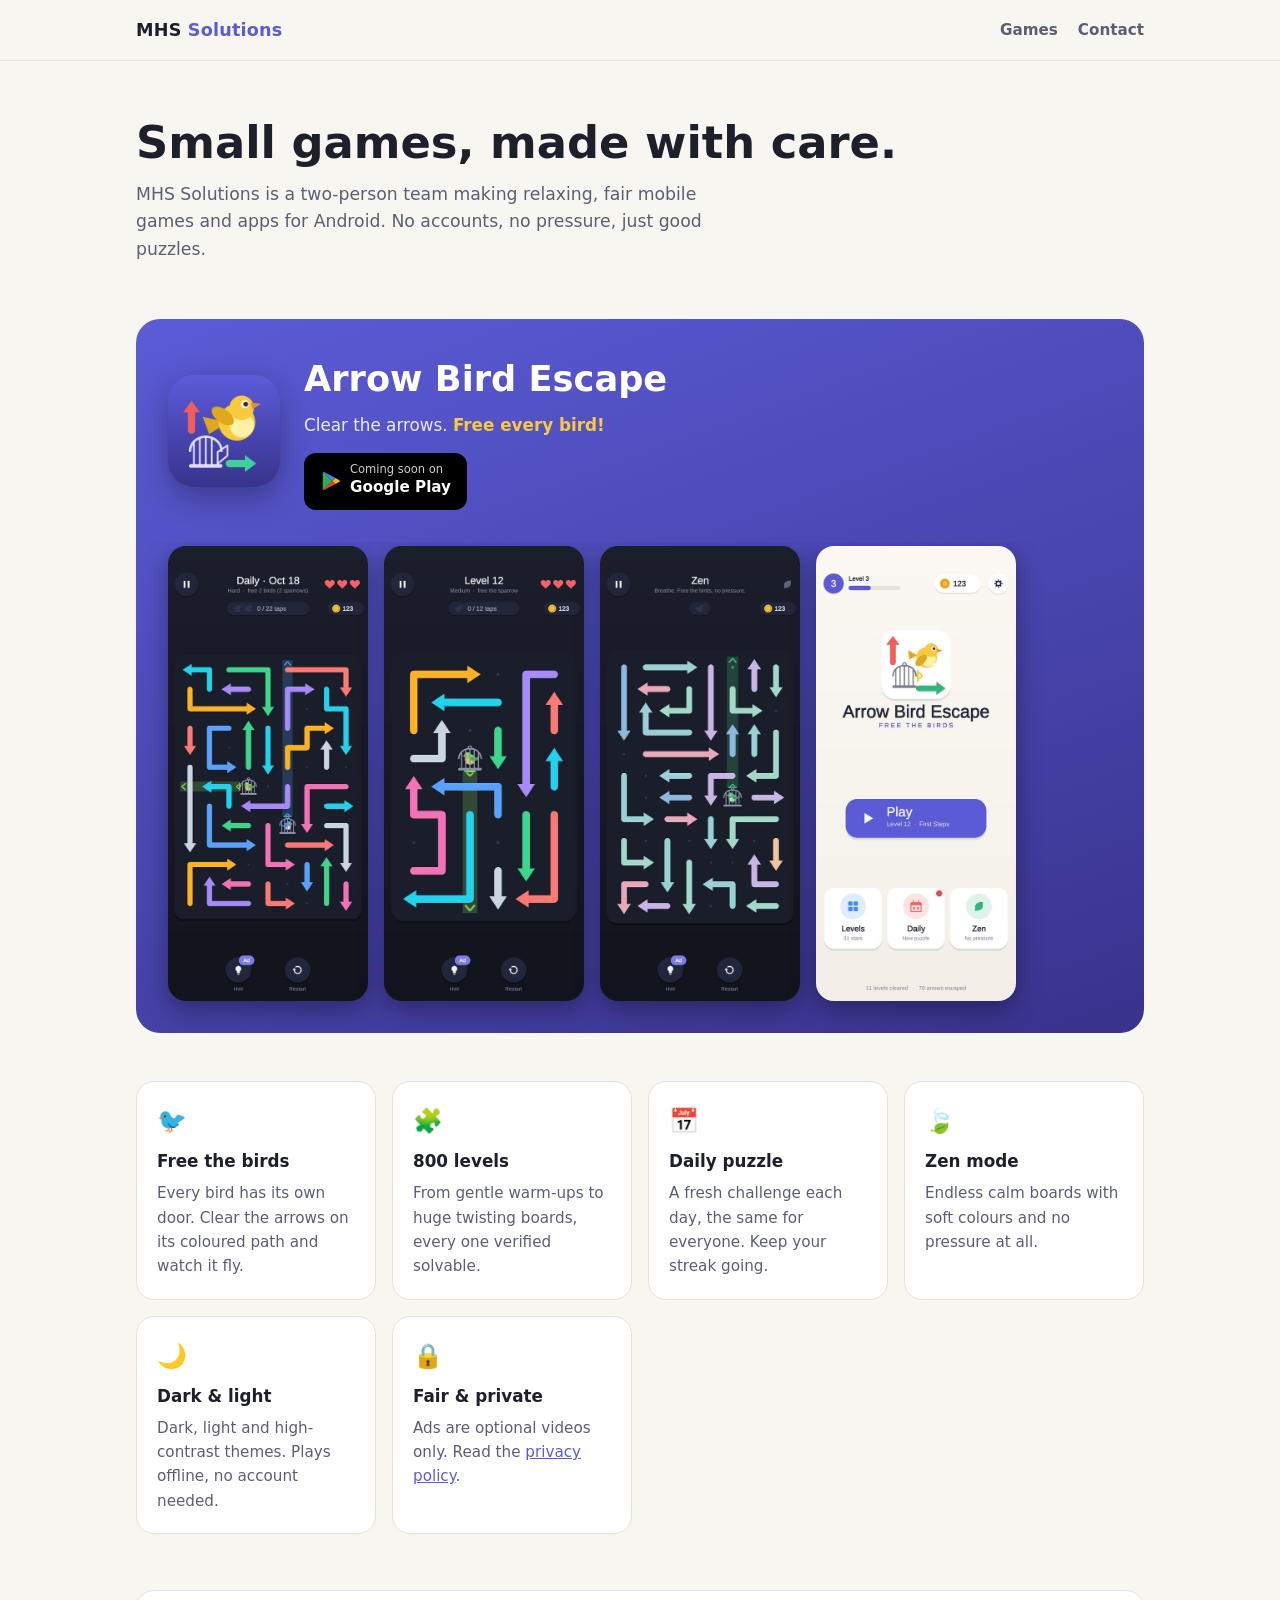
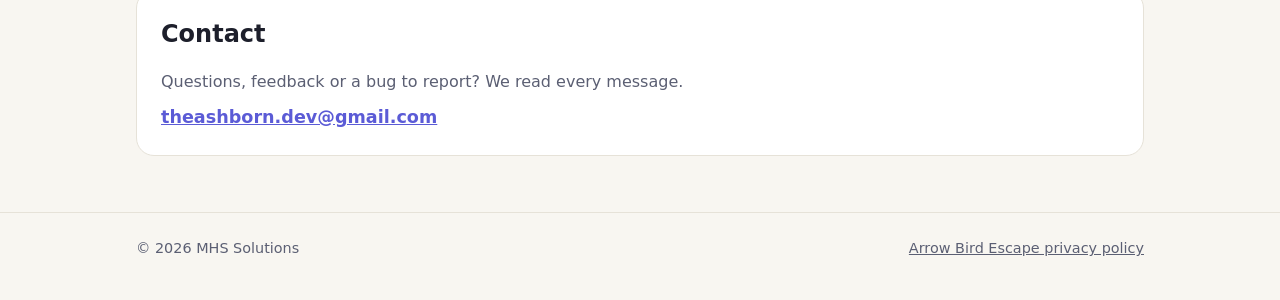
==== index.html @ 8d29a890 "Studio homepage: Arrow Bird Escape showcase, screenshots, features, contact Co-Authored-By: Claude O" ====
<!doctype html>
<html lang="en">
<head>
<meta charset="utf-8">
<meta name="viewport" content="width=device-width, initial-scale=1">
<title>MHS Solutions</title>
<meta name="description" content="MHS Solutions makes relaxing mobile games and apps. Our latest: Arrow Bird Escape, a logic puzzle where you clear the arrows and free every bird.">
<link rel="icon" href="arrow-bird-escape/img/icon.png">
<meta property="og:title" content="MHS Solutions – Arrow Bird Escape">
<meta property="og:description" content="Clear the arrows. Free every bird! A relaxing logic puzzle for Android.">
<meta property="og:image" content="https://theashborndev.github.io/arrow-bird-escape/img/banner.jpg">
<style>
  :root {
    --bg: #12141d; --bg-2: #1a1d29; --card: #212536; --text: #eceef6; --dim: #a3a7bb;
    --accent: #8f8ff0; --accent-strong: #6c6ce6; --yellow: #f7cb3d; --line: #2c3046;
    --hero: linear-gradient(160deg, #5b5bd6 0%, #39338d 100%);
  }
  @media (prefers-color-scheme: light) {
    :root { --bg: #f8f6f1; --bg-2: #ffffff; --card: #ffffff; --text: #1d1f2b; --dim: #5b5f73;
            --accent: #5b5bd6; --accent-strong: #4a4ac4; --line: #e6e2d8; }
  }
  * { box-sizing: border-box; }
  html { scroll-behavior: smooth; }
  body { margin: 0; background: var(--bg); color: var(--text);
         font: 16px/1.6 system-ui, -apple-system, "Segoe UI", Roboto, sans-serif; overflow-x: hidden; }
  a { color: var(--accent); }
  .wrap { max-width: 1040px; margin: 0 auto; padding: 0 16px; }

  header { position: sticky; top: 0; z-index: 10; background: color-mix(in srgb, var(--bg) 88%, transparent);
           backdrop-filter: blur(8px); border-bottom: 1px solid var(--line); }
  header .wrap { display: flex; align-items: center; justify-content: space-between; height: 60px; }
  .brand { font-weight: 800; font-size: 1.1rem; color: var(--text); text-decoration: none; letter-spacing: .2px; }
  .brand span { color: var(--accent); }
  nav a { color: var(--dim); text-decoration: none; margin-left: 20px; font-weight: 600; font-size: .95rem; }
  nav a:hover { color: var(--text); }

  .intro { padding: 56px 0 24px; }
  .intro h1 { font-size: clamp(1.9rem, 5vw, 2.8rem); line-height: 1.15; margin: 0 0 12px; }
  .intro p { color: var(--dim); max-width: 620px; margin: 0; font-size: 1.08rem; }

  .game { margin: 32px 0 48px; border-radius: 24px; overflow: hidden; background: var(--hero); color: #fff; }
  .game-top { display: grid; grid-template-columns: auto 1fr; gap: 24px; align-items: center; padding: 32px; }
  .game-top img { width: 112px; height: 112px; border-radius: 26px; box-shadow: 0 10px 30px rgba(0,0,0,.3); }
  .game h2 { margin: 0 0 4px; font-size: clamp(1.6rem, 4vw, 2.2rem); }
  .tagline { margin: 0 0 14px; color: #ecebff; font-size: 1.05rem; }
  .tagline b { color: var(--yellow); }
  .badge { display: inline-flex; align-items: center; gap: 8px; background: #000; color: #fff; padding: 10px 16px;
           border-radius: 12px; font-weight: 700; font-size: .95rem; text-decoration: none; }
  .badge small { display: block; font-weight: 500; font-size: .72rem; opacity: .8; line-height: 1.1; }
  .badge svg { width: 22px; height: 22px; flex: none; }

  .shots { display: flex; gap: 16px; overflow-x: auto; padding: 4px 32px 32px; scroll-snap-type: x mandatory; }
  .shots img { width: 200px; flex: none; border-radius: 18px; scroll-snap-align: start;
               box-shadow: 0 8px 24px rgba(0,0,0,.35); }

  .features { display: grid; grid-template-columns: repeat(auto-fit, minmax(220px, 1fr)); gap: 16px; margin: 0 0 56px; }
  .feature { background: var(--card); border: 1px solid var(--line); border-radius: 18px; padding: 20px; }
  .feature h3 { margin: 0 0 6px; font-size: 1.05rem; }
  .feature p { margin: 0; color: var(--dim); font-size: .95rem; }
  .feature .ic { font-size: 1.5rem; margin-bottom: 8px; }

  section h2.section { font-size: 1.5rem; margin: 0 0 16px; }
  .contact { background: var(--card); border: 1px solid var(--line); border-radius: 18px; padding: 24px; margin-bottom: 56px; }
  .contact p { margin: 0 0 8px; color: var(--dim); }
  .contact a.mail { font-size: 1.1rem; font-weight: 700; }

  footer { border-top: 1px solid var(--line); padding: 24px 0 40px; color: var(--dim); font-size: .9rem; }
  footer .wrap { display: flex; flex-wrap: wrap; gap: 8px 24px; justify-content: space-between; }
  footer a { color: var(--dim); }

  @media (max-width: 560px) {
    .game-top { grid-template-columns: 1fr; text-align: center; padding: 28px 20px; justify-items: center; }
    .game-top img { width: 96px; height: 96px; }
    .shots { padding: 4px 20px 28px; }
    .shots img { width: 160px; }
    nav a { margin-left: 14px; }
  }
</style>
</head>
<body>
<header>
  <div class="wrap">
    <a class="brand" href="#">MHS <span>Solutions</span></a>
    <nav><a href="#games">Games</a><a href="#contact">Contact</a></nav>
  </div>
</header>

<main class="wrap">
  <section class="intro">
    <h1>Small games, made with care.</h1>
    <p>MHS Solutions is a two-person team making relaxing, fair mobile games and apps for Android.
       No accounts, no pressure, just good puzzles.</p>
  </section>

  <section id="games">
    <div class="game">
      <div class="game-top">
        <img src="arrow-bird-escape/img/icon.png" alt="Arrow Bird Escape app icon">
        <div>
          <h2>Arrow Bird Escape</h2>
          <p class="tagline">Clear the arrows. <b>Free every bird!</b></p>
          <span class="badge" aria-label="Coming soon on Google Play">
            <svg viewBox="0 0 24 24" aria-hidden="true"><path fill="#34A853" d="M3.6 2.3 13.4 12l-9.8 9.7c-.4-.2-.6-.6-.6-1.1V3.4c0-.5.2-.9.6-1.1z"/><path fill="#FBBC04" d="m16.8 15.4-3.4-3.4 3.4-3.4 3.9 2.2c1.1.6 1.1 1.7 0 2.4l-3.9 2.2z"/><path fill="#EA4335" d="M16.8 15.4 13.4 12l-9.8 9.7c.4.2.9.2 1.4-.1l11.8-6.2z"/><path fill="#4285F4" d="M16.8 8.6 5 2.4c-.5-.3-1-.3-1.4-.1l9.8 9.7 3.4-3.4z"/></svg>
            <span><small>Coming soon on</small>Google Play</span>
          </span>
        </div>
      </div>
      <div class="shots">
        <img src="arrow-bird-escape/img/daily.jpg" alt="Daily puzzle with two caged birds" loading="lazy">
        <img src="arrow-bird-escape/img/level.jpg" alt="A level: clear the green path to free the sparrow" loading="lazy">
        <img src="arrow-bird-escape/img/zen.jpg" alt="Zen mode with soft colours" loading="lazy">
        <img src="arrow-bird-escape/img/menu-light.jpg" alt="Main menu in the light theme" loading="lazy">
      </div>
    </div>

    <div class="features">
      <div class="feature"><div class="ic">🐦</div><h3>Free the birds</h3>
        <p>Every bird has its own door. Clear the arrows on its coloured path and watch it fly.</p></div>
      <div class="feature"><div class="ic">🧩</div><h3>800 levels</h3>
        <p>From gentle warm-ups to huge twisting boards, every one verified solvable.</p></div>
      <div class="feature"><div class="ic">📅</div><h3>Daily puzzle</h3>
        <p>A fresh challenge each day, the same for everyone. Keep your streak going.</p></div>
      <div class="feature"><div class="ic">🍃</div><h3>Zen mode</h3>
        <p>Endless calm boards with soft colours and no pressure at all.</p></div>
      <div class="feature"><div class="ic">🌙</div><h3>Dark &amp; light</h3>
        <p>Dark, light and high-contrast themes. Plays offline, no account needed.</p></div>
      <div class="feature"><div class="ic">🔒</div><h3>Fair &amp; private</h3>
        <p>Ads are optional videos only. Read the <a href="arrow-bird-escape/privacy.html">privacy policy</a>.</p></div>
    </div>
  </section>

  <section id="contact" class="contact">
    <h2 class="section">Contact</h2>
    <p>Questions, feedback or a bug to report? We read every message.</p>
    <a class="mail" href="mailto:theashborn.dev@gmail.com">theashborn.dev@gmail.com</a>
  </section>
</main>

<footer>
  <div class="wrap">
    <span>© 2026 MHS Solutions</span>
    <span><a href="arrow-bird-escape/privacy.html">Arrow Bird Escape privacy policy</a></span>
  </div>
</footer>
</body>
</html>
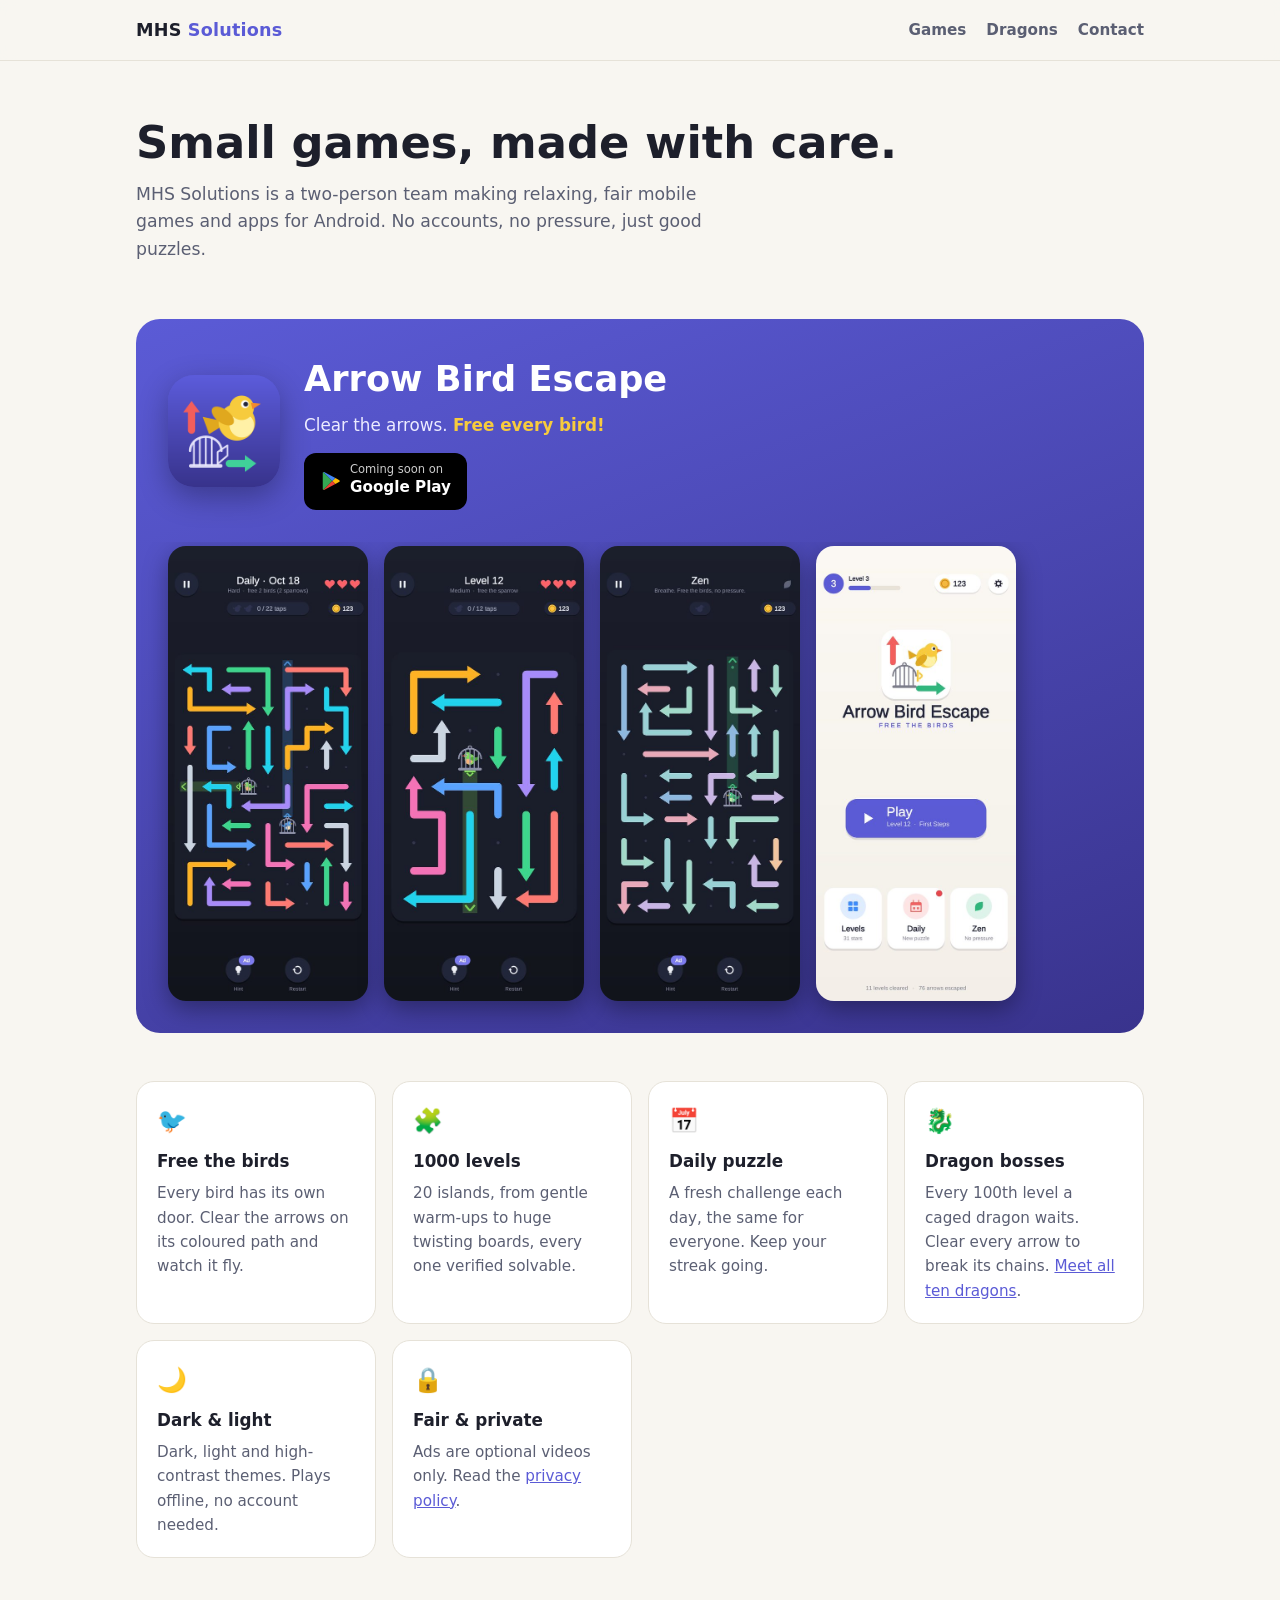
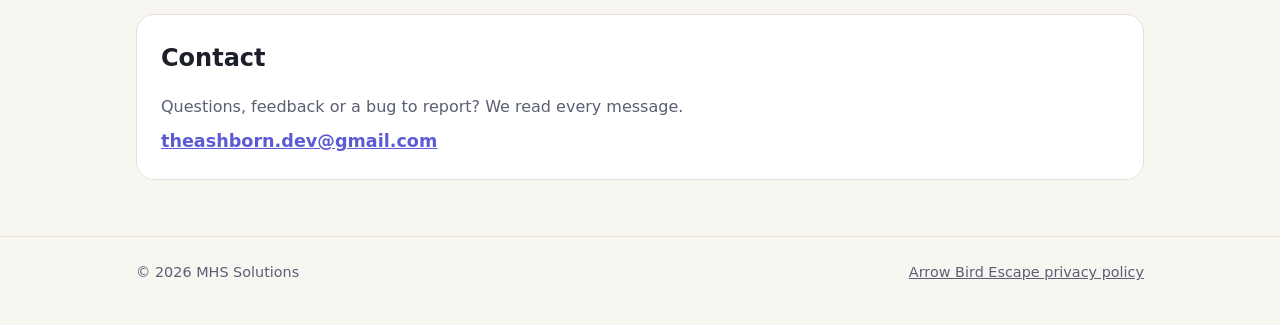
==== commit 1c82b456: "Add Arrow Bird Escape dragons page; update feature list (1000 levels, dragon bosses) Co-Authored-By:" ====
--- a/index.html
+++ b/index.html
@@ -81,7 +81,7 @@
 <header>
   <div class="wrap">
     <a class="brand" href="#">MHS <span>Solutions</span></a>
-    <nav><a href="#games">Games</a><a href="#contact">Contact</a></nav>
+    <nav><a href="#games">Games</a><a href="arrow-bird-escape/dragons.html">Dragons</a><a href="#contact">Contact</a></nav>
   </div>
 </header>
 
@@ -116,12 +116,12 @@
     <div class="features">
       <div class="feature"><div class="ic">🐦</div><h3>Free the birds</h3>
         <p>Every bird has its own door. Clear the arrows on its coloured path and watch it fly.</p></div>
-      <div class="feature"><div class="ic">🧩</div><h3>800 levels</h3>
-        <p>From gentle warm-ups to huge twisting boards, every one verified solvable.</p></div>
+      <div class="feature"><div class="ic">🧩</div><h3>1000 levels</h3>
+        <p>20 islands, from gentle warm-ups to huge twisting boards, every one verified solvable.</p></div>
       <div class="feature"><div class="ic">📅</div><h3>Daily puzzle</h3>
         <p>A fresh challenge each day, the same for everyone. Keep your streak going.</p></div>
-      <div class="feature"><div class="ic">🍃</div><h3>Zen mode</h3>
-        <p>Endless calm boards with soft colours and no pressure at all.</p></div>
+      <div class="feature"><div class="ic">🐉</div><h3>Dragon bosses</h3>
+        <p>Every 100th level a caged dragon waits. Clear every arrow to break its chains. <a href="arrow-bird-escape/dragons.html">Meet all ten dragons</a>.</p></div>
       <div class="feature"><div class="ic">🌙</div><h3>Dark &amp; light</h3>
         <p>Dark, light and high-contrast themes. Plays offline, no account needed.</p></div>
       <div class="feature"><div class="ic">🔒</div><h3>Fair &amp; private</h3>
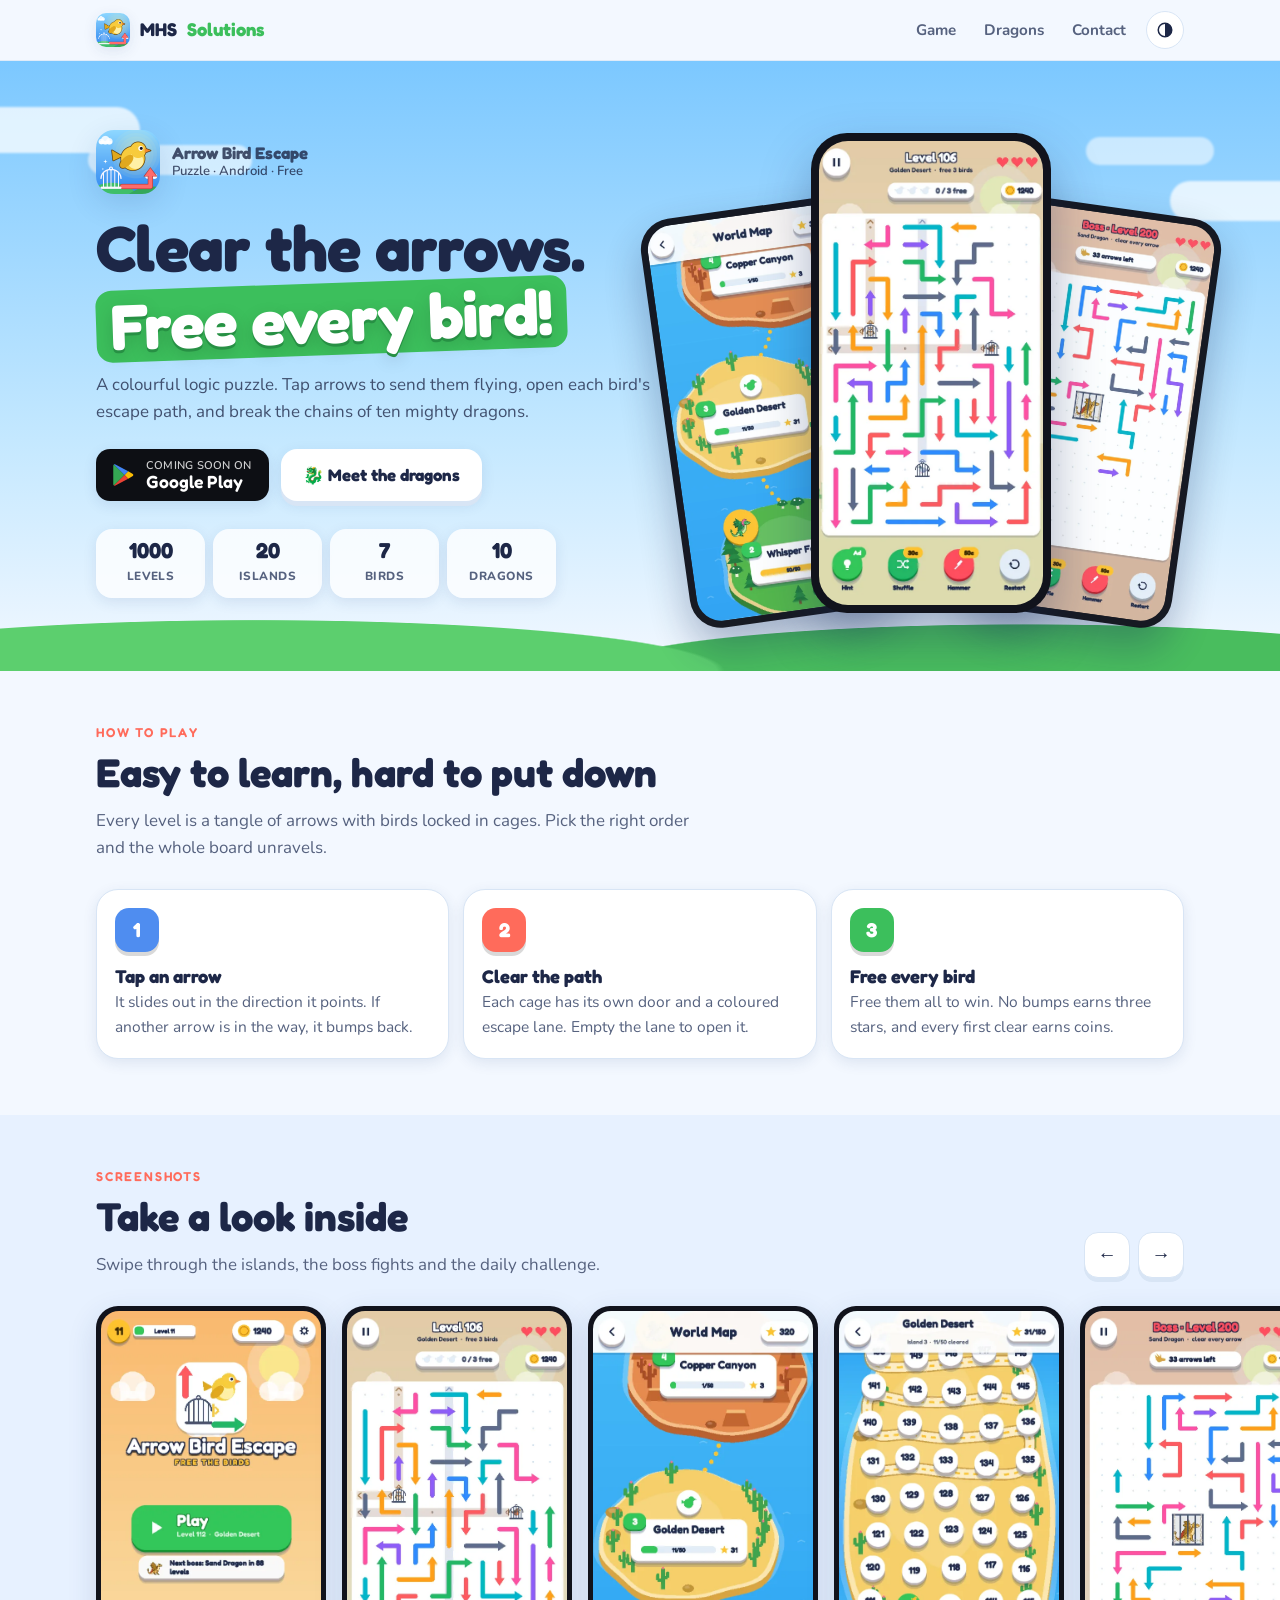
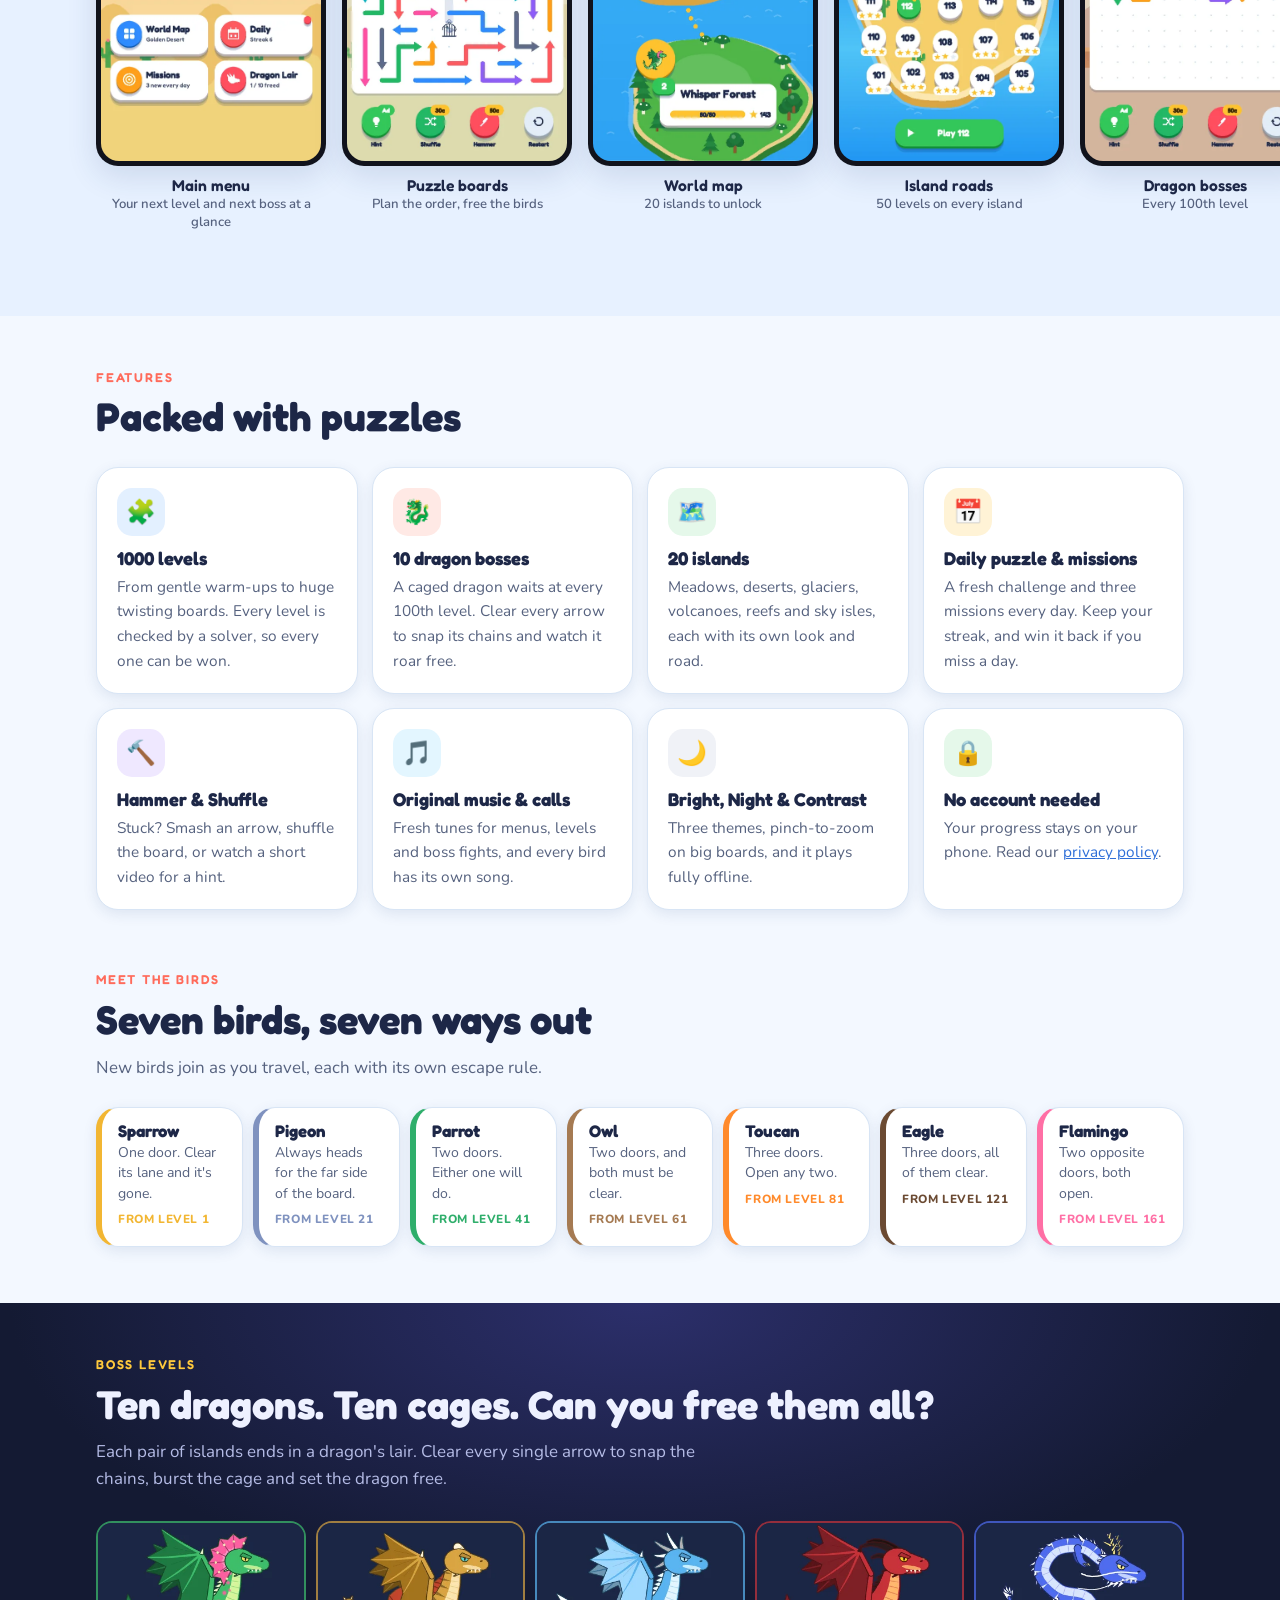
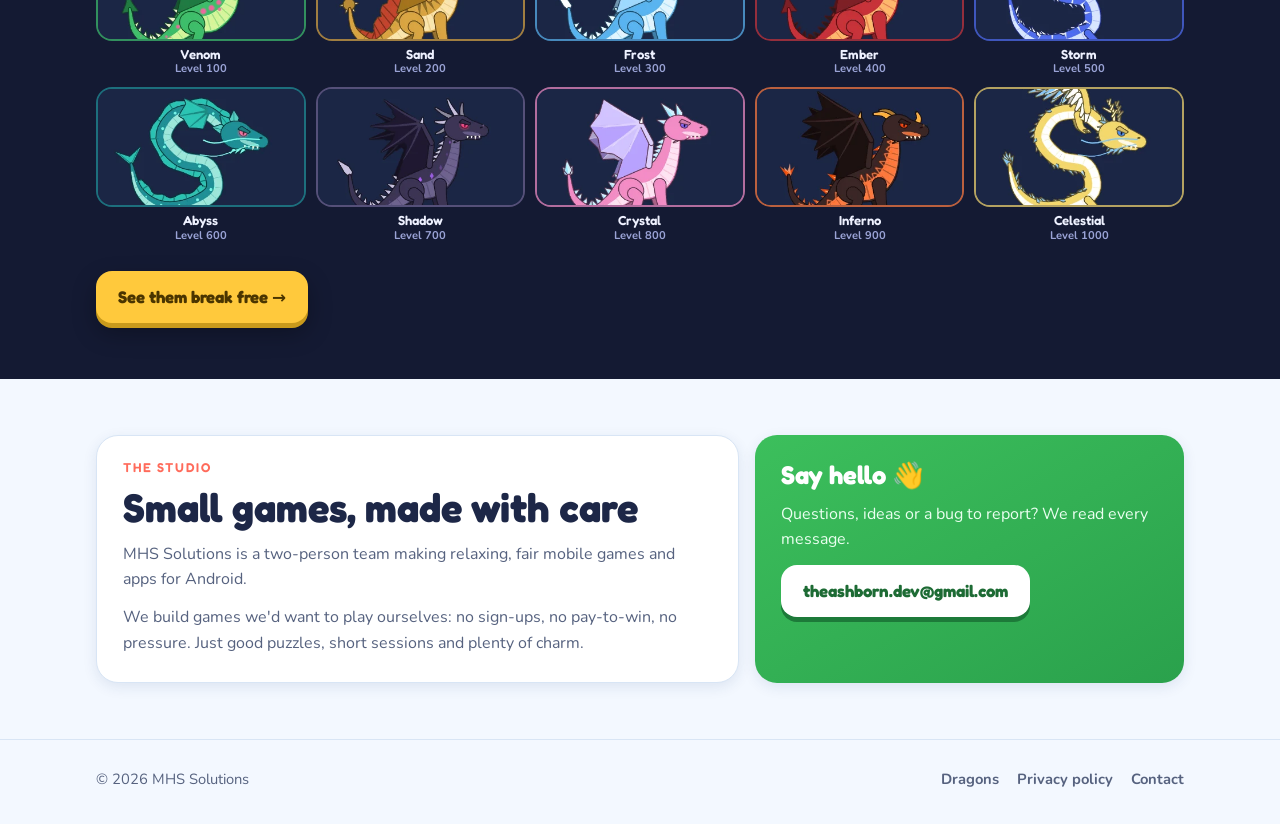
==== commit ed5c1119: "Redesign site: bright cartoon look, mobile-first, new screenshots - Shared site.css/site.js: game-st" ====
--- a/index.html
+++ b/index.html
@@ -2,145 +2,338 @@
 <html lang="en">
 <head>
 <meta charset="utf-8">
-<meta name="viewport" content="width=device-width, initial-scale=1">
-<title>MHS Solutions</title>
-<meta name="description" content="MHS Solutions makes relaxing mobile games and apps. Our latest: Arrow Bird Escape, a logic puzzle where you clear the arrows and free every bird.">
-<link rel="icon" href="arrow-bird-escape/img/icon.png">
-<meta property="og:title" content="MHS Solutions – Arrow Bird Escape">
-<meta property="og:description" content="Clear the arrows. Free every bird! A relaxing logic puzzle for Android.">
+<meta name="viewport" content="width=device-width, initial-scale=1, viewport-fit=cover">
+<title>Arrow Bird Escape · MHS Solutions</title>
+<meta name="description" content="Arrow Bird Escape: a colourful logic puzzle for Android. Clear the arrows, free every bird and break the chains of 10 dragons across 1000 levels. Made by MHS Solutions.">
+<meta name="theme-color" content="#7cc8ff" media="(prefers-color-scheme: light)">
+<meta name="theme-color" content="#131130" media="(prefers-color-scheme: dark)">
+<link rel="canonical" href="https://theashborndev.github.io/">
+<link rel="icon" type="image/png" href="favicon.png">
+<link rel="apple-touch-icon" href="apple-touch-icon.png">
+<meta property="og:type" content="website">
+<meta property="og:site_name" content="MHS Solutions">
+<meta property="og:title" content="Arrow Bird Escape · Clear the arrows, free every bird">
+<meta property="og:description" content="1000 levels, 20 islands, 7 kinds of birds and 10 dragon bosses. A relaxing logic puzzle for Android.">
 <meta property="og:image" content="https://theashborndev.github.io/arrow-bird-escape/img/banner.jpg">
+<meta property="og:url" content="https://theashborndev.github.io/">
+<meta name="twitter:card" content="summary_large_image">
+<script>try{var t=localStorage.getItem("mhs-theme");if(t)document.documentElement.setAttribute("data-theme",t)}catch(e){}</script>
+<link rel="preconnect" href="https://fonts.googleapis.com">
+<link rel="preconnect" href="https://fonts.gstatic.com" crossorigin>
+<link rel="stylesheet" href="https://fonts.googleapis.com/css2?family=Fredoka:wght@500;600;700&family=Nunito:wght@500;700;800&display=swap">
+<link rel="stylesheet" href="site.css">
 <style>
-  :root {
-    --bg: #12141d; --bg-2: #1a1d29; --card: #212536; --text: #eceef6; --dim: #a3a7bb;
-    --accent: #8f8ff0; --accent-strong: #6c6ce6; --yellow: #f7cb3d; --line: #2c3046;
-    --hero: linear-gradient(160deg, #5b5bd6 0%, #39338d 100%);
-  }
-  @media (prefers-color-scheme: light) {
-    :root { --bg: #f8f6f1; --bg-2: #ffffff; --card: #ffffff; --text: #1d1f2b; --dim: #5b5f73;
-            --accent: #5b5bd6; --accent-strong: #4a4ac4; --line: #e6e2d8; }
-  }
-  * { box-sizing: border-box; }
-  html { scroll-behavior: smooth; }
-  body { margin: 0; background: var(--bg); color: var(--text);
-         font: 16px/1.6 system-ui, -apple-system, "Segoe UI", Roboto, sans-serif; overflow-x: hidden; }
-  a { color: var(--accent); }
-  .wrap { max-width: 1040px; margin: 0 auto; padding: 0 16px; }
-
-  header { position: sticky; top: 0; z-index: 10; background: color-mix(in srgb, var(--bg) 88%, transparent);
-           backdrop-filter: blur(8px); border-bottom: 1px solid var(--line); }
-  header .wrap { display: flex; align-items: center; justify-content: space-between; height: 60px; }
-  .brand { font-weight: 800; font-size: 1.1rem; color: var(--text); text-decoration: none; letter-spacing: .2px; }
-  .brand span { color: var(--accent); }
-  nav a { color: var(--dim); text-decoration: none; margin-left: 20px; font-weight: 600; font-size: .95rem; }
-  nav a:hover { color: var(--text); }
-
-  .intro { padding: 56px 0 24px; }
-  .intro h1 { font-size: clamp(1.9rem, 5vw, 2.8rem); line-height: 1.15; margin: 0 0 12px; }
-  .intro p { color: var(--dim); max-width: 620px; margin: 0; font-size: 1.08rem; }
-
-  .game { margin: 32px 0 48px; border-radius: 24px; overflow: hidden; background: var(--hero); color: #fff; }
-  .game-top { display: grid; grid-template-columns: auto 1fr; gap: 24px; align-items: center; padding: 32px; }
-  .game-top img { width: 112px; height: 112px; border-radius: 26px; box-shadow: 0 10px 30px rgba(0,0,0,.3); }
-  .game h2 { margin: 0 0 4px; font-size: clamp(1.6rem, 4vw, 2.2rem); }
-  .tagline { margin: 0 0 14px; color: #ecebff; font-size: 1.05rem; }
-  .tagline b { color: var(--yellow); }
-  .badge { display: inline-flex; align-items: center; gap: 8px; background: #000; color: #fff; padding: 10px 16px;
-           border-radius: 12px; font-weight: 700; font-size: .95rem; text-decoration: none; }
-  .badge small { display: block; font-weight: 500; font-size: .72rem; opacity: .8; line-height: 1.1; }
-  .badge svg { width: 22px; height: 22px; flex: none; }
-
-  .shots { display: flex; gap: 16px; overflow-x: auto; padding: 4px 32px 32px; scroll-snap-type: x mandatory; }
-  .shots img { width: 200px; flex: none; border-radius: 18px; scroll-snap-align: start;
-               box-shadow: 0 8px 24px rgba(0,0,0,.35); }
-
-  .features { display: grid; grid-template-columns: repeat(auto-fit, minmax(220px, 1fr)); gap: 16px; margin: 0 0 56px; }
-  .feature { background: var(--card); border: 1px solid var(--line); border-radius: 18px; padding: 20px; }
-  .feature h3 { margin: 0 0 6px; font-size: 1.05rem; }
-  .feature p { margin: 0; color: var(--dim); font-size: .95rem; }
-  .feature .ic { font-size: 1.5rem; margin-bottom: 8px; }
-
-  section h2.section { font-size: 1.5rem; margin: 0 0 16px; }
-  .contact { background: var(--card); border: 1px solid var(--line); border-radius: 18px; padding: 24px; margin-bottom: 56px; }
-  .contact p { margin: 0 0 8px; color: var(--dim); }
-  .contact a.mail { font-size: 1.1rem; font-weight: 700; }
-
-  footer { border-top: 1px solid var(--line); padding: 24px 0 40px; color: var(--dim); font-size: .9rem; }
-  footer .wrap { display: flex; flex-wrap: wrap; gap: 8px 24px; justify-content: space-between; }
-  footer a { color: var(--dim); }
-
-  @media (max-width: 560px) {
-    .game-top { grid-template-columns: 1fr; text-align: center; padding: 28px 20px; justify-items: center; }
-    .game-top img { width: 96px; height: 96px; }
-    .shots { padding: 4px 20px 28px; }
-    .shots img { width: 160px; }
-    nav a { margin-left: 14px; }
-  }
+  /* Hero: sky with clouds and hills, phone mockups */
+  .hero {
+    position: relative; overflow: hidden; padding: 36px 0 0;
+    background: linear-gradient(180deg, var(--sky-1) 0%, var(--sky-2) 62%, var(--bg) 100%);
+  }
+  .hero::before, .hero::after {
+    content: ""; position: absolute; border-radius: 999px; background: rgba(255,255,255,.75); filter: blur(1px);
+  }
+  .hero::before { width: 180px; height: 46px; top: 46px; left: -40px; box-shadow: 120px 30px 0 -8px rgba(255,255,255,.6); }
+  .hero::after { width: 140px; height: 40px; top: 120px; right: -30px; box-shadow: -90px -50px 0 -6px rgba(255,255,255,.55); }
+  :root[data-theme="dark"] .hero::before, :root[data-theme="dark"] .hero::after { opacity: .08; }
+  @media (prefers-color-scheme: dark) { :root:not([data-theme="light"]) .hero::before, :root:not([data-theme="light"]) .hero::after { opacity: .08; } }
+  .hero-grid { position: relative; z-index: 1; display: grid; gap: 28px; align-items: center; }
+  .hero-copy { text-align: center; }
+  .app-id { display: inline-flex; align-items: center; gap: 12px; margin-bottom: 18px; }
+  .app-id img { width: 64px; height: 64px; border-radius: 18px; box-shadow: var(--shadow); }
+  .app-id span { text-align: left; font: 600 .82rem/1.3 var(--body); color: var(--ink); opacity: .8; }
+  .app-id b { display: block; font: 700 1.05rem/1.2 var(--display); opacity: 1; }
+  .hero h1 { font-size: clamp(2.3rem, 9vw, 4rem); letter-spacing: -.01em; color: var(--ink); }
+  .hero h1 em { font-style: normal; color: #fff; -webkit-text-stroke: 0; text-shadow: 0 3px 0 var(--green-lip), 0 6px 18px rgba(0,0,0,.15);
+                background: var(--green); padding: 0 .22em; border-radius: .25em; display: inline-block; transform: rotate(-2deg); }
+  .hero .lead { margin: 16px auto 0; color: color-mix(in srgb, var(--ink) 78%, transparent); }
+  .cta { display: flex; flex-wrap: wrap; justify-content: center; gap: 12px; margin-top: 24px; }
+  .stats { display: grid; grid-template-columns: repeat(4, 1fr); gap: 8px; margin: 28px auto 0; max-width: 460px; }
+  .stat { background: color-mix(in srgb, var(--card) 80%, transparent); border-radius: 16px; padding: 10px 4px; text-align: center; box-shadow: var(--shadow-sm); }
+  .stat b { display: block; font: 700 1.35rem/1.1 var(--display); color: var(--ink); font-variant-numeric: tabular-nums; }
+  .stat span { font-size: .74rem; font-weight: 800; color: var(--dim); text-transform: uppercase; letter-spacing: .04em; }
+
+  .phones { position: relative; height: 420px; margin: 8px auto -40px; width: 100%; max-width: 420px; }
+  .phone {
+    position: absolute; width: 196px; aspect-ratio: 1 / 2; border-radius: 30px; padding: 7px; background: #11131c;
+    box-shadow: 0 24px 50px rgba(20, 40, 90, .35);
+  }
+  .phone img { width: 100%; height: 100%; object-fit: cover; border-radius: 24px; }
+  .phone.front { left: 50%; top: 0; transform: translateX(-50%); z-index: 2; }
+  .phone.back-l { left: 50%; top: 40px; transform: translateX(-118%) rotate(-8deg) scale(.86); opacity: .97; }
+  .phone.back-r { left: 50%; top: 40px; transform: translateX(18%) rotate(8deg) scale(.86); opacity: .97; }
+  .hills { position: relative; height: 70px; margin-top: -2px;
+    background: radial-gradient(60% 120% at 20% 100%, #5ccf6e 60%, transparent 61%),
+                radial-gradient(55% 110% at 80% 100%, #49bd5e 60%, transparent 61%); }
+  :root[data-theme="dark"] .hills { filter: brightness(.45) saturate(.8); }
+  @media (prefers-color-scheme: dark) { :root:not([data-theme="light"]) .hills { filter: brightness(.45) saturate(.8); } }
+
+  @media (min-width: 900px) {
+    .hero { padding-top: 64px; }
+    .hero-grid { grid-template-columns: 1.05fr .95fr; gap: 24px; }
+    .hero-copy { text-align: left; }
+    .hero .lead { margin-left: 0; }
+    .cta { justify-content: flex-start; }
+    .stats { margin-left: 0; }
+    .phones { height: 520px; max-width: 520px; margin-bottom: -50px; }
+    .phone { width: 240px; border-radius: 36px; padding: 8px; }
+    .phone img { border-radius: 29px; }
+  }
+  @media (max-width: 380px) {
+    .phones { height: 360px; }
+    .phone { width: 164px; }
+  }
+
+  /* How to play */
+  .steps { display: grid; gap: 14px; margin-top: 28px; }
+  .step { display: grid; grid-template-columns: auto 1fr; gap: 14px; align-items: start; padding: 18px; }
+  .step .n { width: 44px; height: 44px; border-radius: 14px; display: grid; place-items: center; color: #fff; font: 700 1.25rem var(--display); box-shadow: 0 4px 0 rgba(0,0,0,.15); }
+  .step h3 { font-size: 1.15rem; margin-bottom: 4px; }
+  .step p { color: var(--dim); font-size: .97rem; }
+  @media (min-width: 760px) { .steps { grid-template-columns: repeat(3, 1fr); } .step { grid-template-columns: 1fr; } }
+
+  /* Screenshots */
+  .shots-sec { background: var(--bg-2); }
+  .shots-head { display: flex; align-items: end; justify-content: space-between; gap: 16px; flex-wrap: wrap; }
+  .arrows { display: none; gap: 8px; }
+  .arrows button { width: 46px; height: 46px; border-radius: 14px; border: 1px solid var(--line); background: var(--card); color: var(--ink); cursor: pointer; box-shadow: 0 4px 0 var(--line); font-size: 1.2rem; }
+  .arrows button:active { transform: translateY(2px); box-shadow: 0 2px 0 var(--line); }
+  @media (hover: hover) and (min-width: 760px) { .arrows { display: flex; } }
+  .rail {
+    display: flex; gap: 16px; overflow-x: auto; scroll-snap-type: x mandatory; overscroll-behavior-x: contain;
+    padding: 24px var(--gutter) 28px; margin-top: 4px; scrollbar-width: none;
+    scroll-padding-left: var(--gutter);
+  }
+  .rail::-webkit-scrollbar { display: none; }
+  @media (min-width: 1152px) { .rail { padding-left: calc((100vw - 1120px) / 2 + 16px); scroll-padding-left: calc((100vw - 1120px) / 2 + 16px); } }
+  .shot { flex: none; width: 62vw; max-width: 230px; scroll-snap-align: start; margin: 0; }
+  .shot .frame { aspect-ratio: 1 / 2; border-radius: 22px; overflow: hidden; background: #11131c; padding: 5px; box-shadow: var(--shadow); }
+  .shot img { width: 100%; height: 100%; object-fit: cover; border-radius: 18px; }
+  .shot figcaption { margin-top: 10px; font: 600 .98rem/1.3 var(--display); text-align: center; }
+  .shot figcaption span { display: block; font: 600 .82rem/1.35 var(--body); color: var(--dim); }
+
+  /* Features */
+  .features { display: grid; grid-template-columns: repeat(auto-fit, minmax(240px, 1fr)); gap: 14px; margin-top: 28px; }
+  .feature { padding: 20px; }
+  .feature .ic { width: 48px; height: 48px; border-radius: 15px; display: grid; place-items: center; font-size: 1.5rem; margin-bottom: 12px; }
+  .feature h3 { font-size: 1.15rem; margin-bottom: 6px; }
+  .feature p { color: var(--dim); font-size: .96rem; }
+  @media (max-width: 600px) {
+    .features { grid-template-columns: 1fr 1fr; gap: 10px; }
+    .feature { padding: 14px; }
+    .feature .ic { width: 40px; height: 40px; font-size: 1.25rem; border-radius: 12px; margin-bottom: 8px; }
+    .feature h3 { font-size: 1rem; }
+    .feature p { font-size: .86rem; line-height: 1.45; }
+  }
+
+  /* Birds */
+  .birds { display: grid; grid-template-columns: repeat(auto-fit, minmax(140px, 1fr)); gap: 10px; margin-top: 26px; }
+  .bird { padding: 14px 16px; border-left: 6px solid var(--c); }
+  .bird h3 { font-size: 1.05rem; }
+  .bird p { color: var(--dim); font-size: .88rem; line-height: 1.45; margin-top: 2px; }
+  .bird small { display: inline-block; margin-top: 6px; font-weight: 800; font-size: .74rem; color: var(--c); text-transform: uppercase; letter-spacing: .05em; }
+
+  /* Dragons band */
+  .dragons { background: radial-gradient(900px 420px at 50% 0%, #2c2f6b, #141a33 70%); color: #eef1ff; }
+  .dragons .eyebrow { color: var(--gold); }
+  .dragons .lead { color: #b5bce6; }
+  .roster { display: grid; grid-template-columns: repeat(5, 1fr); gap: 10px; margin: 28px 0; }
+  .roster a { display: block; text-decoration: none; color: #eef1ff; text-align: center; }
+  .roster img { width: 100%; aspect-ratio: 1; object-fit: cover; border-radius: 16px; background: #1b2445; border: 2px solid color-mix(in srgb, var(--c) 70%, transparent); transition: transform .15s ease; }
+  .roster a:hover img { transform: translateY(-3px) rotate(-2deg); }
+  .roster span { display: block; margin-top: 6px; font: 600 .82rem/1.2 var(--display); }
+  .roster small { display: block; color: #9aa3d6; font: 700 .7rem/1.3 var(--body); }
+  @media (max-width: 420px) { .roster { grid-template-columns: repeat(5, 1fr); gap: 6px; } .roster span { font-size: .7rem; } .roster small { display: none; } }
+  .btn-gold { background: var(--gold); color: var(--gold-ink); box-shadow: 0 5px 0 #c99a1c, 0 10px 24px rgba(0,0,0,.3); }
+  .btn-gold:active { box-shadow: 0 2px 0 #c99a1c; }
+
+  /* Studio + contact */
+  .studio { display: grid; gap: 16px; }
+  @media (min-width: 860px) { .studio { grid-template-columns: 1.2fr .8fr; } }
+  .about, .contact { padding: 26px; }
+  .about p + p { margin-top: 12px; }
+  .about p { color: var(--dim); }
+  .contact { background: linear-gradient(150deg, var(--green), #2aa14c); color: #fff; border: 0; display: grid; gap: 12px; align-content: start; }
+  .contact h2 { font-size: 1.6rem; }
+  .contact p { color: #eafff0; }
+  .contact .btn { justify-self: start; background: #fff; color: #1d6b34; box-shadow: 0 5px 0 #1d7a39; max-width: 100%; overflow-wrap: anywhere; }
 </style>
 </head>
 <body>
-<header>
+<a class="skip" href="#main">Skip to content</a>
+<header class="top">
   <div class="wrap">
-    <a class="brand" href="#">MHS <span>Solutions</span></a>
-    <nav><a href="#games">Games</a><a href="arrow-bird-escape/dragons.html">Dragons</a><a href="#contact">Contact</a></nav>
+    <a class="brand" href="./" aria-label="MHS Solutions home"><img src="arrow-bird-escape/img/icon.png" alt="" width="34" height="34">MHS <span class="full">Solutions</span></a>
+    <nav class="nav" aria-label="Main">
+      <a href="#game">Game</a>
+      <a href="arrow-bird-escape/dragons.html">Dragons</a>
+      <a href="#contact">Contact</a>
+      <button class="theme-btn" type="button" data-theme-toggle aria-label="Switch light or dark theme">
+        <svg viewBox="0 0 24 24" aria-hidden="true"><circle cx="12" cy="12" r="9" fill="none" stroke="currentColor" stroke-width="2"/><path d="M12 3a9 9 0 0 1 0 18z" fill="currentColor"/></svg>
+      </button>
+    </nav>
   </div>
 </header>
 
-<main class="wrap">
-  <section class="intro">
-    <h1>Small games, made with care.</h1>
-    <p>MHS Solutions is a two-person team making relaxing, fair mobile games and apps for Android.
-       No accounts, no pressure, just good puzzles.</p>
-  </section>
-
-  <section id="games">
-    <div class="game">
-      <div class="game-top">
-        <img src="arrow-bird-escape/img/icon.png" alt="Arrow Bird Escape app icon">
-        <div>
-          <h2>Arrow Bird Escape</h2>
-          <p class="tagline">Clear the arrows. <b>Free every bird!</b></p>
-          <span class="badge" aria-label="Coming soon on Google Play">
+<main id="main">
+  <div class="hero" id="game">
+    <div class="wrap hero-grid">
+      <div class="hero-copy">
+        <div class="app-id">
+          <img src="arrow-bird-escape/img/icon.png" alt="Arrow Bird Escape app icon" width="64" height="64">
+          <span><b>Arrow Bird Escape</b>Puzzle · Android · Free</span>
+        </div>
+        <h1>Clear the arrows. <em>Free every bird!</em></h1>
+        <p class="lead">A colourful logic puzzle. Tap arrows to send them flying, open each bird's escape path, and break the chains of ten mighty dragons.</p>
+        <div class="cta">
+          <span class="play-badge" role="img" aria-label="Coming soon on Google Play">
             <svg viewBox="0 0 24 24" aria-hidden="true"><path fill="#34A853" d="M3.6 2.3 13.4 12l-9.8 9.7c-.4-.2-.6-.6-.6-1.1V3.4c0-.5.2-.9.6-1.1z"/><path fill="#FBBC04" d="m16.8 15.4-3.4-3.4 3.4-3.4 3.9 2.2c1.1.6 1.1 1.7 0 2.4l-3.9 2.2z"/><path fill="#EA4335" d="M16.8 15.4 13.4 12l-9.8 9.7c.4.2.9.2 1.4-.1l11.8-6.2z"/><path fill="#4285F4" d="M16.8 8.6 5 2.4c-.5-.3-1-.3-1.4-.1l9.8 9.7 3.4-3.4z"/></svg>
             <span><small>Coming soon on</small>Google Play</span>
           </span>
+          <a class="btn btn-light" href="arrow-bird-escape/dragons.html">🐉 Meet the dragons</a>
         </div>
-      </div>
-      <div class="shots">
-        <img src="arrow-bird-escape/img/daily.jpg" alt="Daily puzzle with two caged birds" loading="lazy">
-        <img src="arrow-bird-escape/img/level.jpg" alt="A level: clear the green path to free the sparrow" loading="lazy">
-        <img src="arrow-bird-escape/img/zen.jpg" alt="Zen mode with soft colours" loading="lazy">
-        <img src="arrow-bird-escape/img/menu-light.jpg" alt="Main menu in the light theme" loading="lazy">
-      </div>
-    </div>
-
-    <div class="features">
-      <div class="feature"><div class="ic">🐦</div><h3>Free the birds</h3>
-        <p>Every bird has its own door. Clear the arrows on its coloured path and watch it fly.</p></div>
-      <div class="feature"><div class="ic">🧩</div><h3>1000 levels</h3>
-        <p>20 islands, from gentle warm-ups to huge twisting boards, every one verified solvable.</p></div>
-      <div class="feature"><div class="ic">📅</div><h3>Daily puzzle</h3>
-        <p>A fresh challenge each day, the same for everyone. Keep your streak going.</p></div>
-      <div class="feature"><div class="ic">🐉</div><h3>Dragon bosses</h3>
-        <p>Every 100th level a caged dragon waits. Clear every arrow to break its chains. <a href="arrow-bird-escape/dragons.html">Meet all ten dragons</a>.</p></div>
-      <div class="feature"><div class="ic">🌙</div><h3>Dark &amp; light</h3>
-        <p>Dark, light and high-contrast themes. Plays offline, no account needed.</p></div>
-      <div class="feature"><div class="ic">🔒</div><h3>Fair &amp; private</h3>
-        <p>Ads are optional videos only. Read the <a href="arrow-bird-escape/privacy.html">privacy policy</a>.</p></div>
-    </div>
-  </section>
-
-  <section id="contact" class="contact">
-    <h2 class="section">Contact</h2>
-    <p>Questions, feedback or a bug to report? We read every message.</p>
-    <a class="mail" href="mailto:theashborn.dev@gmail.com">theashborn.dev@gmail.com</a>
+        <div class="stats" aria-label="Game at a glance">
+          <div class="stat"><b>1000</b><span>levels</span></div>
+          <div class="stat"><b>20</b><span>islands</span></div>
+          <div class="stat"><b>7</b><span>birds</span></div>
+          <div class="stat"><b>10</b><span>dragons</span></div>
+        </div>
+      </div>
+      <div class="phones" aria-hidden="true">
+        <div class="phone back-l"><img src="arrow-bird-escape/shots/world-map.webp" alt="" width="540" height="1080"></div>
+        <div class="phone back-r"><img src="arrow-bird-escape/shots/boss.webp" alt="" width="540" height="1080"></div>
+        <div class="phone front"><img src="arrow-bird-escape/shots/level.webp" alt="" width="540" height="1080" fetchpriority="high"></div>
+      </div>
+    </div>
+    <div class="hills" aria-hidden="true"></div>
+  </div>
+
+  <section id="how">
+    <div class="wrap">
+      <div class="eyebrow">How to play</div>
+      <h2 class="h2">Easy to learn, hard to put down</h2>
+      <p class="lead">Every level is a tangle of arrows with birds locked in cages. Pick the right order and the whole board unravels.</p>
+      <div class="steps">
+        <div class="step card"><div class="n" style="background:var(--blue)">1</div><div><h3>Tap an arrow</h3><p>It slides out in the direction it points. If another arrow is in the way, it bumps back.</p></div></div>
+        <div class="step card"><div class="n" style="background:var(--coral)">2</div><div><h3>Clear the path</h3><p>Each cage has its own door and a coloured escape lane. Empty the lane to open it.</p></div></div>
+        <div class="step card"><div class="n" style="background:var(--green)">3</div><div><h3>Free every bird</h3><p>Free them all to win. No bumps earns three stars, and every first clear earns coins.</p></div></div>
+      </div>
+    </div>
+  </section>
+
+  <section class="shots-sec" id="screens" aria-labelledby="screens-h">
+    <div class="wrap shots-head">
+      <div>
+        <div class="eyebrow">Screenshots</div>
+        <h2 class="h2" id="screens-h">Take a look inside</h2>
+        <p class="lead">Swipe through the islands, the boss fights and the daily challenge.</p>
+      </div>
+      <div class="arrows"><button type="button" data-dir="-1" aria-label="Previous screenshots">←</button><button type="button" data-dir="1" aria-label="Next screenshots">→</button></div>
+    </div>
+    <div class="rail" id="rail" tabindex="0" aria-label="Screenshots, scroll sideways">
+      <figure class="shot"><div class="frame"><img src="arrow-bird-escape/shots/menu.webp" alt="Main menu with Play button, World Map, Daily, Missions and Dragon Lair" width="540" height="1080" loading="lazy"></div><figcaption>Main menu<span>Your next level and next boss at a glance</span></figcaption></figure>
+      <figure class="shot"><div class="frame"><img src="arrow-bird-escape/shots/level.webp" alt="A level with two caged birds and many coloured arrows" width="540" height="1080" loading="lazy"></div><figcaption>Puzzle boards<span>Plan the order, free the birds</span></figcaption></figure>
+      <figure class="shot"><div class="frame"><img src="arrow-bird-escape/shots/world-map.webp" alt="World map with islands connected by a dotted route" width="540" height="1080" loading="lazy"></div><figcaption>World map<span>20 islands to unlock</span></figcaption></figure>
+      <figure class="shot"><div class="frame"><img src="arrow-bird-escape/shots/island.webp" alt="Golden Desert island with a winding road of 50 levels" width="540" height="1080" loading="lazy"></div><figcaption>Island roads<span>50 levels on every island</span></figcaption></figure>
+      <figure class="shot"><div class="frame"><img src="arrow-bird-escape/shots/boss.webp" alt="Boss level 200 with the Sand Dragon caged in the centre" width="540" height="1080" loading="lazy"></div><figcaption>Dragon bosses<span>Every 100th level</span></figcaption></figure>
+      <figure class="shot"><div class="frame"><img src="arrow-bird-escape/shots/dragon-win.webp" alt="Dragon freed: three stars and coin reward" width="540" height="1080" loading="lazy"></div><figcaption>Dragon freed!<span>Big rewards for big wins</span></figcaption></figure>
+      <figure class="shot"><div class="frame"><img src="arrow-bird-escape/shots/lair.webp" alt="Dragon Lair collection with two dragons freed" width="540" height="1080" loading="lazy"></div><figcaption>Dragon Lair<span>Collect all ten</span></figcaption></figure>
+      <figure class="shot"><div class="frame"><img src="arrow-bird-escape/shots/missions.webp" alt="Daily missions with coin rewards" width="540" height="1080" loading="lazy"></div><figcaption>Daily missions<span>Three new goals every day</span></figcaption></figure>
+      <figure class="shot"><div class="frame"><img src="arrow-bird-escape/shots/daily.webp" alt="Daily challenge calendar with streak" width="540" height="1080" loading="lazy"></div><figcaption>Daily challenge<span>Same puzzle for everyone</span></figcaption></figure>
+      <figure class="shot"><div class="frame"><img src="arrow-bird-escape/shots/night.webp" alt="A level in the Night theme" width="540" height="1080" loading="lazy"></div><figcaption>Night theme<span>Easy on the eyes</span></figcaption></figure>
+    </div>
+  </section>
+
+  <section id="features">
+    <div class="wrap">
+      <div class="eyebrow">Features</div>
+      <h2 class="h2">Packed with puzzles</h2>
+      <div class="features">
+        <div class="feature card"><div class="ic" style="background:#e3f0ff">🧩</div><h3>1000 levels</h3><p>From gentle warm-ups to huge twisting boards. Every level is checked by a solver, so every one can be won.</p></div>
+        <div class="feature card"><div class="ic" style="background:#ffe9e5">🐉</div><h3>10 dragon bosses</h3><p>A caged dragon waits at every 100th level. Clear every arrow to snap its chains and watch it roar free.</p></div>
+        <div class="feature card"><div class="ic" style="background:#e5f8ea">🗺️</div><h3>20 islands</h3><p>Meadows, deserts, glaciers, volcanoes, reefs and sky isles, each with its own look and road.</p></div>
+        <div class="feature card"><div class="ic" style="background:#fff3d6">📅</div><h3>Daily puzzle &amp; missions</h3><p>A fresh challenge and three missions every day. Keep your streak, and win it back if you miss a day.</p></div>
+        <div class="feature card"><div class="ic" style="background:#efe8ff">🔨</div><h3>Hammer &amp; Shuffle</h3><p>Stuck? Smash an arrow, shuffle the board, or watch a short video for a hint.</p></div>
+        <div class="feature card"><div class="ic" style="background:#e3f6ff">🎵</div><h3>Original music &amp; calls</h3><p>Fresh tunes for menus, levels and boss fights, and every bird has its own song.</p></div>
+        <div class="feature card"><div class="ic" style="background:#f0f2f7">🌙</div><h3>Bright, Night &amp; Contrast</h3><p>Three themes, pinch-to-zoom on big boards, and it plays fully offline.</p></div>
+        <div class="feature card"><div class="ic" style="background:#e5f8ea">🔒</div><h3>No account needed</h3><p>Your progress stays on your phone. Read our <a href="arrow-bird-escape/privacy.html">privacy policy</a>.</p></div>
+      </div>
+    </div>
+  </section>
+
+  <section id="birds" style="padding-top:8px">
+    <div class="wrap">
+      <div class="eyebrow">Meet the birds</div>
+      <h2 class="h2">Seven birds, seven ways out</h2>
+      <p class="lead">New birds join as you travel, each with its own escape rule.</p>
+      <div class="birds">
+        <div class="bird card" style="--c:#f2b632"><h3>Sparrow</h3><p>One door. Clear its lane and it's gone.</p><small>From level 1</small></div>
+        <div class="bird card" style="--c:#7f92bf"><h3>Pigeon</h3><p>Always heads for the far side of the board.</p><small>From level 21</small></div>
+        <div class="bird card" style="--c:#2fae6b"><h3>Parrot</h3><p>Two doors. Either one will do.</p><small>From level 41</small></div>
+        <div class="bird card" style="--c:#a57a52"><h3>Owl</h3><p>Two doors, and both must be clear.</p><small>From level 61</small></div>
+        <div class="bird card" style="--c:#ff8a2b"><h3>Toucan</h3><p>Three doors. Open any two.</p><small>From level 81</small></div>
+        <div class="bird card" style="--c:#6b4a32"><h3>Eagle</h3><p>Three doors, all of them clear.</p><small>From level 121</small></div>
+        <div class="bird card" style="--c:#ff6fa5"><h3>Flamingo</h3><p>Two opposite doors, both open.</p><small>From level 161</small></div>
+      </div>
+    </div>
+  </section>
+
+  <section class="dragons" id="dragons">
+    <div class="wrap">
+      <div class="eyebrow">Boss levels</div>
+      <h2 class="h2">Ten dragons. Ten cages. Can you free them all?</h2>
+      <p class="lead">Each pair of islands ends in a dragon's lair. Clear every single arrow to snap the chains, burst the cage and set the dragon free.</p>
+      <div class="roster" id="roster"></div>
+      <a class="btn btn-gold" href="arrow-bird-escape/dragons.html">See them break free →</a>
+    </div>
+  </section>
+
+  <section id="contact">
+    <div class="wrap studio">
+      <div class="about card">
+        <div class="eyebrow">The studio</div>
+        <h2 class="h2">Small games, made with care</h2>
+        <p>MHS Solutions is a two-person team making relaxing, fair mobile games and apps for Android.</p>
+        <p>We build games we'd want to play ourselves: no sign-ups, no pay-to-win, no pressure. Just good puzzles, short sessions and plenty of charm.</p>
+      </div>
+      <div class="contact card">
+        <h2>Say hello 👋</h2>
+        <p>Questions, ideas or a bug to report? We read every message.</p>
+        <a class="btn" href="mailto:theashborn.dev@gmail.com">theashborn.dev@gmail.com</a>
+      </div>
+    </div>
   </section>
 </main>
 
-<footer>
+<footer class="foot">
   <div class="wrap">
-    <span>© 2026 MHS Solutions</span>
-    <span><a href="arrow-bird-escape/privacy.html">Arrow Bird Escape privacy policy</a></span>
+    <span>© <span data-year>2026</span> MHS Solutions</span>
+    <nav aria-label="Footer">
+      <a href="arrow-bird-escape/dragons.html">Dragons</a>
+      <a href="arrow-bird-escape/privacy.html">Privacy policy</a>
+      <a href="mailto:theashborn.dev@gmail.com">Contact</a>
+    </nav>
   </div>
 </footer>
+
+<script>
+  // Dragon roster (portraits rendered from the game)
+  var R = [["Venom","#3DBE6A",100],["Sand","#D9A441",200],["Frost","#5AB4F0",300],["Ember","#C8323A",400],["Storm","#4F6CF0",500],
+           ["Abyss","#1F8F96",600],["Shadow","#6E6390",700],["Crystal","#F28CC5",800],["Inferno","#FF7A3D",900],["Celestial","#F5D76E",1000]];
+  var roster = document.getElementById("roster");
+  R.forEach(function (d, i) {
+    var n = String(i + 1).padStart(2, "0");
+    var a = document.createElement("a");
+    a.href = "arrow-bird-escape/dragons.html#" + d[0].toLowerCase();
+    a.style.setProperty("--c", d[1]);
+    a.innerHTML = '<img src="arrow-bird-escape/dragons/p' + n + '.webp" alt="" width="120" height="120" loading="lazy"><span>' + d[0] + '</span><small>Level ' + d[2] + '</small>';
+    a.setAttribute("aria-label", d[0] + " Dragon, level " + d[2]);
+    roster.appendChild(a);
+  });
+  // Screenshot rail arrows
+  var rail = document.getElementById("rail");
+  document.querySelectorAll(".arrows button").forEach(function (b) {
+    b.addEventListener("click", function () { rail.scrollBy({ left: +b.dataset.dir * rail.clientWidth * 0.8, behavior: "smooth" }); });
+  });
+</script>
+<script src="site.js"></script>
 </body>
 </html>
--- a/site.css
+++ b/site.css
@@ -0,0 +1,114 @@
+/* MHS Solutions site: bright cartoon look matching Arrow Bird Escape. Mobile first. */
+:root {
+  --sky-1: #7cc8ff; --sky-2: #c4e8ff;
+  --bg: #f3f8ff; --bg-2: #e7f1ff; --card: #ffffff; --line: #d8e5f5;
+  --ink: #1d2747; --dim: #56627f;
+  --green: #3cbf5c; --green-lip: #279044; --gold: #ffc93c; --gold-ink: #4a3500;
+  --coral: #ff6b5b; --blue: #4f8df0; --violet: #7b5cf0;
+  --link: #2f6fd8;
+  --shadow: 0 10px 30px rgba(32, 62, 120, .14);
+  --shadow-sm: 0 4px 14px rgba(32, 62, 120, .10);
+  --radius: 22px;
+  --display: "Fredoka", "Trebuchet MS", system-ui, sans-serif;
+  --body: "Nunito", "Segoe UI", system-ui, -apple-system, sans-serif;
+  --gutter: max(16px, env(safe-area-inset-left, 0px));
+  color-scheme: light;
+}
+@media (prefers-color-scheme: dark) {
+  :root:not([data-theme="light"]) {
+    --sky-1: #2b2470; --sky-2: #17143d;
+    --bg: #131130; --bg-2: #1a173f; --card: #221e52; --line: #332d6e;
+    --ink: #eef0ff; --dim: #aab0d8; --link: #9fb7ff;
+    --shadow: 0 10px 30px rgba(0, 0, 0, .35); --shadow-sm: 0 4px 14px rgba(0, 0, 0, .3);
+    color-scheme: dark;
+  }
+}
+:root[data-theme="dark"] {
+  --sky-1: #2b2470; --sky-2: #17143d;
+  --bg: #131130; --bg-2: #1a173f; --card: #221e52; --line: #332d6e;
+  --ink: #eef0ff; --dim: #aab0d8; --link: #9fb7ff;
+  --shadow: 0 10px 30px rgba(0, 0, 0, .35); --shadow-sm: 0 4px 14px rgba(0, 0, 0, .3);
+  color-scheme: dark;
+}
+
+*, *::before, *::after { box-sizing: border-box; }
+html { scroll-behavior: smooth; -webkit-text-size-adjust: 100%; scroll-padding-top: 76px; }
+body {
+  margin: 0; background: var(--bg); color: var(--ink);
+  font: 16px/1.6 var(--body); overflow-x: hidden;
+  -webkit-font-smoothing: antialiased;
+}
+img { max-width: 100%; display: block; }
+a { color: var(--link); }
+h1, h2, h3 { font-family: var(--display); font-weight: 700; line-height: 1.12; margin: 0; text-wrap: balance; }
+p { margin: 0; }
+.wrap { width: 100%; max-width: 1120px; margin: 0 auto; padding-left: var(--gutter); padding-right: max(16px, env(safe-area-inset-right, 0px)); }
+.skip { position: absolute; left: -999px; top: 8px; background: var(--card); padding: 8px 12px; border-radius: 10px; z-index: 50; }
+.skip:focus { left: 8px; }
+:focus-visible { outline: 3px solid var(--gold); outline-offset: 3px; border-radius: 6px; }
+
+/* Header */
+.top {
+  position: sticky; top: 0; z-index: 20;
+  background: color-mix(in srgb, var(--bg) 82%, transparent);
+  -webkit-backdrop-filter: blur(12px); backdrop-filter: blur(12px);
+  border-bottom: 1px solid color-mix(in srgb, var(--line) 70%, transparent);
+  padding-top: env(safe-area-inset-top, 0px);
+}
+.top .wrap { display: flex; align-items: center; justify-content: space-between; gap: 12px; height: 60px; }
+.brand { display: flex; align-items: center; gap: 10px; text-decoration: none; color: var(--ink); font-family: var(--display); font-weight: 700; font-size: 1.15rem; white-space: nowrap; }
+.brand img { width: 34px; height: 34px; border-radius: 10px; box-shadow: var(--shadow-sm); }
+.brand span { color: var(--green); }
+.nav { display: flex; align-items: center; gap: 4px; }
+.nav a { color: var(--dim); text-decoration: none; font-weight: 700; font-size: .95rem; padding: 8px 12px; border-radius: 999px; }
+.nav a:hover, .nav a[aria-current="page"] { color: var(--ink); background: var(--bg-2); }
+.theme-btn {
+  width: 38px; height: 38px; border-radius: 999px; border: 1px solid var(--line); background: var(--card);
+  color: var(--ink); cursor: pointer; display: grid; place-items: center; flex: none; margin-left: 4px;
+}
+.theme-btn svg { width: 18px; height: 18px; }
+@media (max-width: 520px) {
+  .brand .full { display: none; }
+  .nav a { padding: 8px 9px; font-size: .9rem; }
+}
+
+/* Buttons */
+.btn {
+  display: inline-flex; align-items: center; justify-content: center; gap: 10px;
+  min-height: 52px; padding: 10px 22px; border-radius: 16px; border: 0;
+  font: 700 1.05rem/1.1 var(--display); text-decoration: none; cursor: pointer;
+  transition: transform .12s ease, box-shadow .12s ease;
+}
+.btn:active { transform: translateY(3px); }
+.btn-green { background: var(--green); color: #fff; box-shadow: 0 5px 0 var(--green-lip), var(--shadow-sm); }
+.btn-green:active { box-shadow: 0 2px 0 var(--green-lip); }
+.btn-light { background: var(--card); color: var(--ink); box-shadow: 0 5px 0 var(--line), var(--shadow-sm); }
+.btn-light:active { box-shadow: 0 2px 0 var(--line); }
+.play-badge {
+  display: inline-flex; align-items: center; gap: 10px; min-height: 52px; padding: 8px 18px 8px 14px;
+  background: #0d0f14; color: #fff; border-radius: 14px; text-decoration: none; font-family: var(--display);
+  font-weight: 600; font-size: 1.1rem; line-height: 1.05; box-shadow: var(--shadow-sm);
+}
+.play-badge small { display: block; font: 600 .7rem/1.2 var(--body); opacity: .8; letter-spacing: .02em; text-transform: uppercase; }
+.play-badge svg { width: 26px; height: 26px; flex: none; }
+
+/* Sections */
+section { padding: 56px 0; }
+.eyebrow { font: 600 .8rem/1 var(--display); letter-spacing: .14em; text-transform: uppercase; color: var(--coral); margin-bottom: 10px; }
+.h2 { font-size: clamp(1.7rem, 5.2vw, 2.5rem); margin-bottom: 12px; }
+.lead { color: var(--dim); font-size: 1.06rem; max-width: 62ch; }
+.center { text-align: center; }
+.center .lead { margin-left: auto; margin-right: auto; }
+.card { background: var(--card); border: 1px solid var(--line); border-radius: var(--radius); box-shadow: var(--shadow-sm); }
+
+/* Footer */
+.foot { border-top: 1px solid var(--line); padding: 28px 0 calc(32px + env(safe-area-inset-bottom, 0px)); color: var(--dim); font-size: .92rem; }
+.foot .wrap { display: flex; flex-wrap: wrap; gap: 10px 24px; justify-content: space-between; align-items: center; }
+.foot nav { display: flex; flex-wrap: wrap; gap: 6px 18px; }
+.foot a { color: var(--dim); text-decoration: none; font-weight: 700; }
+.foot a:hover { color: var(--ink); }
+
+@media (prefers-reduced-motion: reduce) {
+  html { scroll-behavior: auto; }
+  *, *::before, *::after { animation: none !important; transition: none !important; }
+}
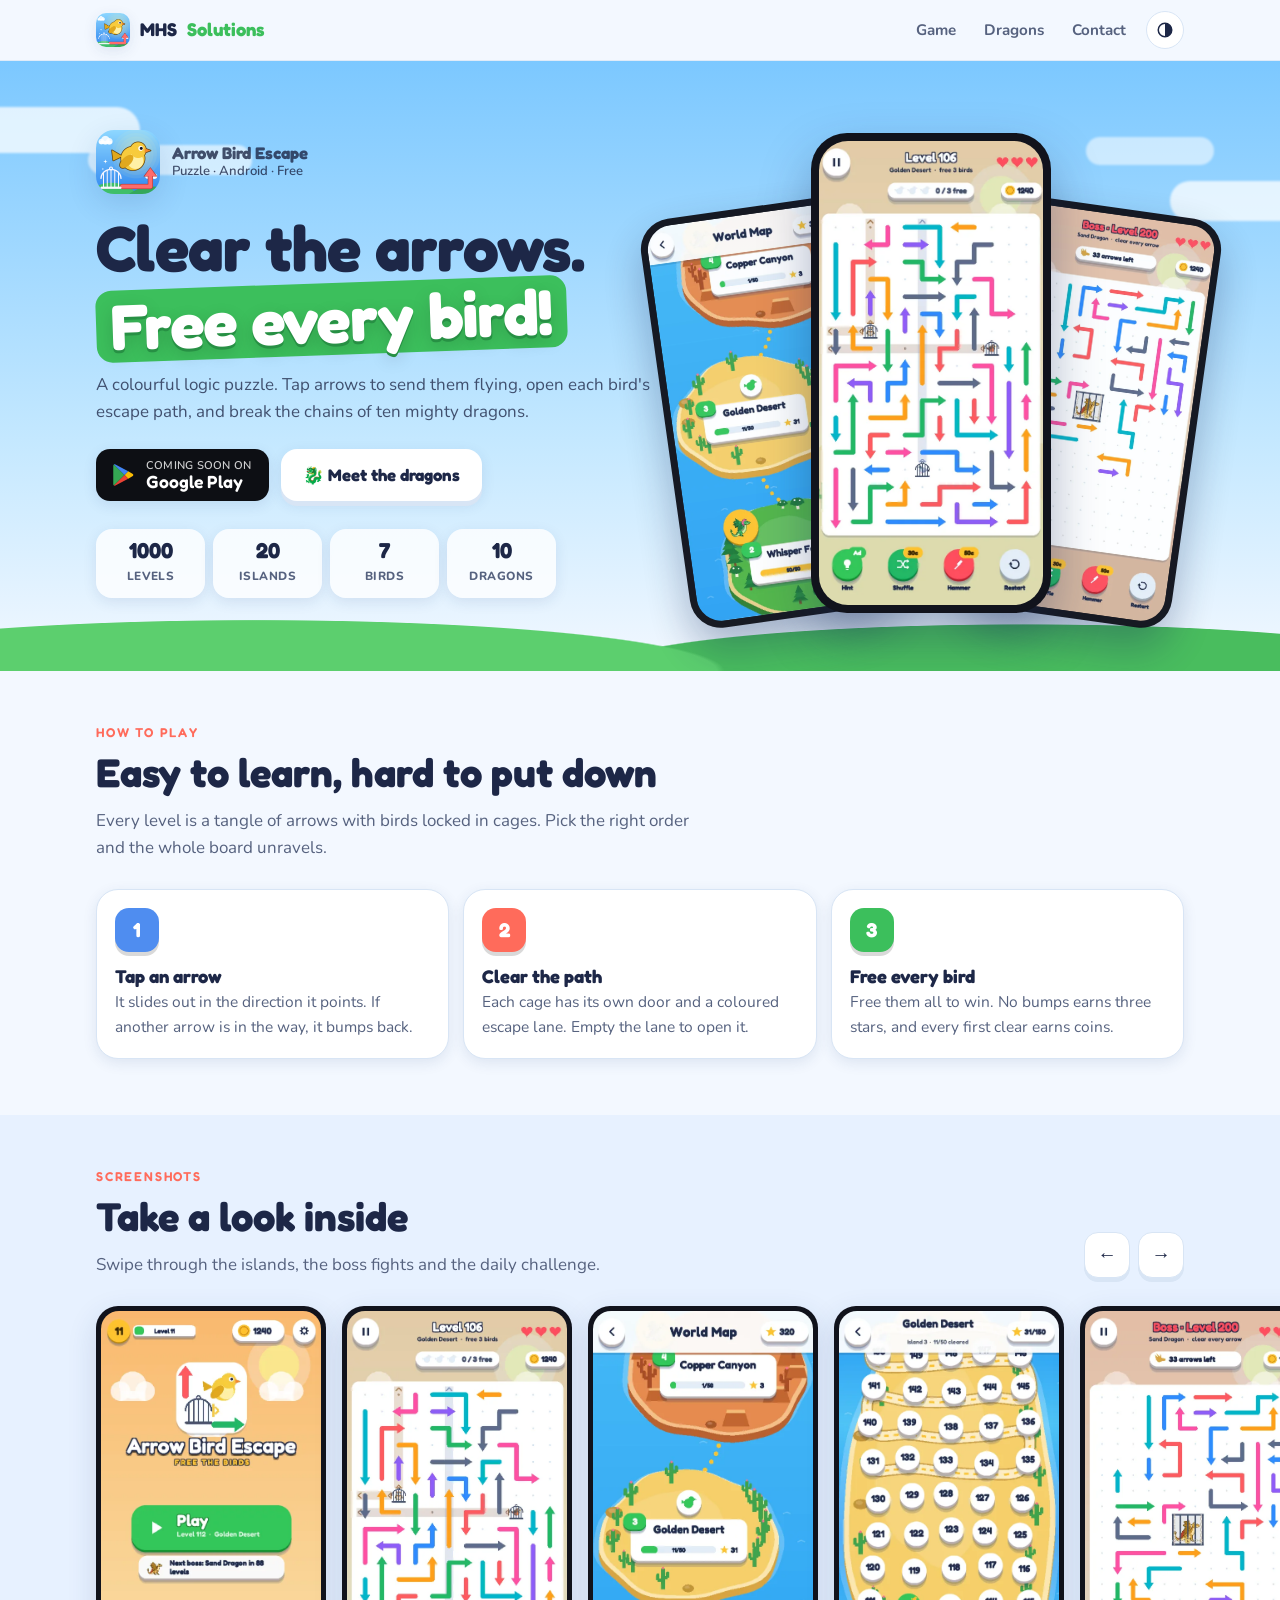
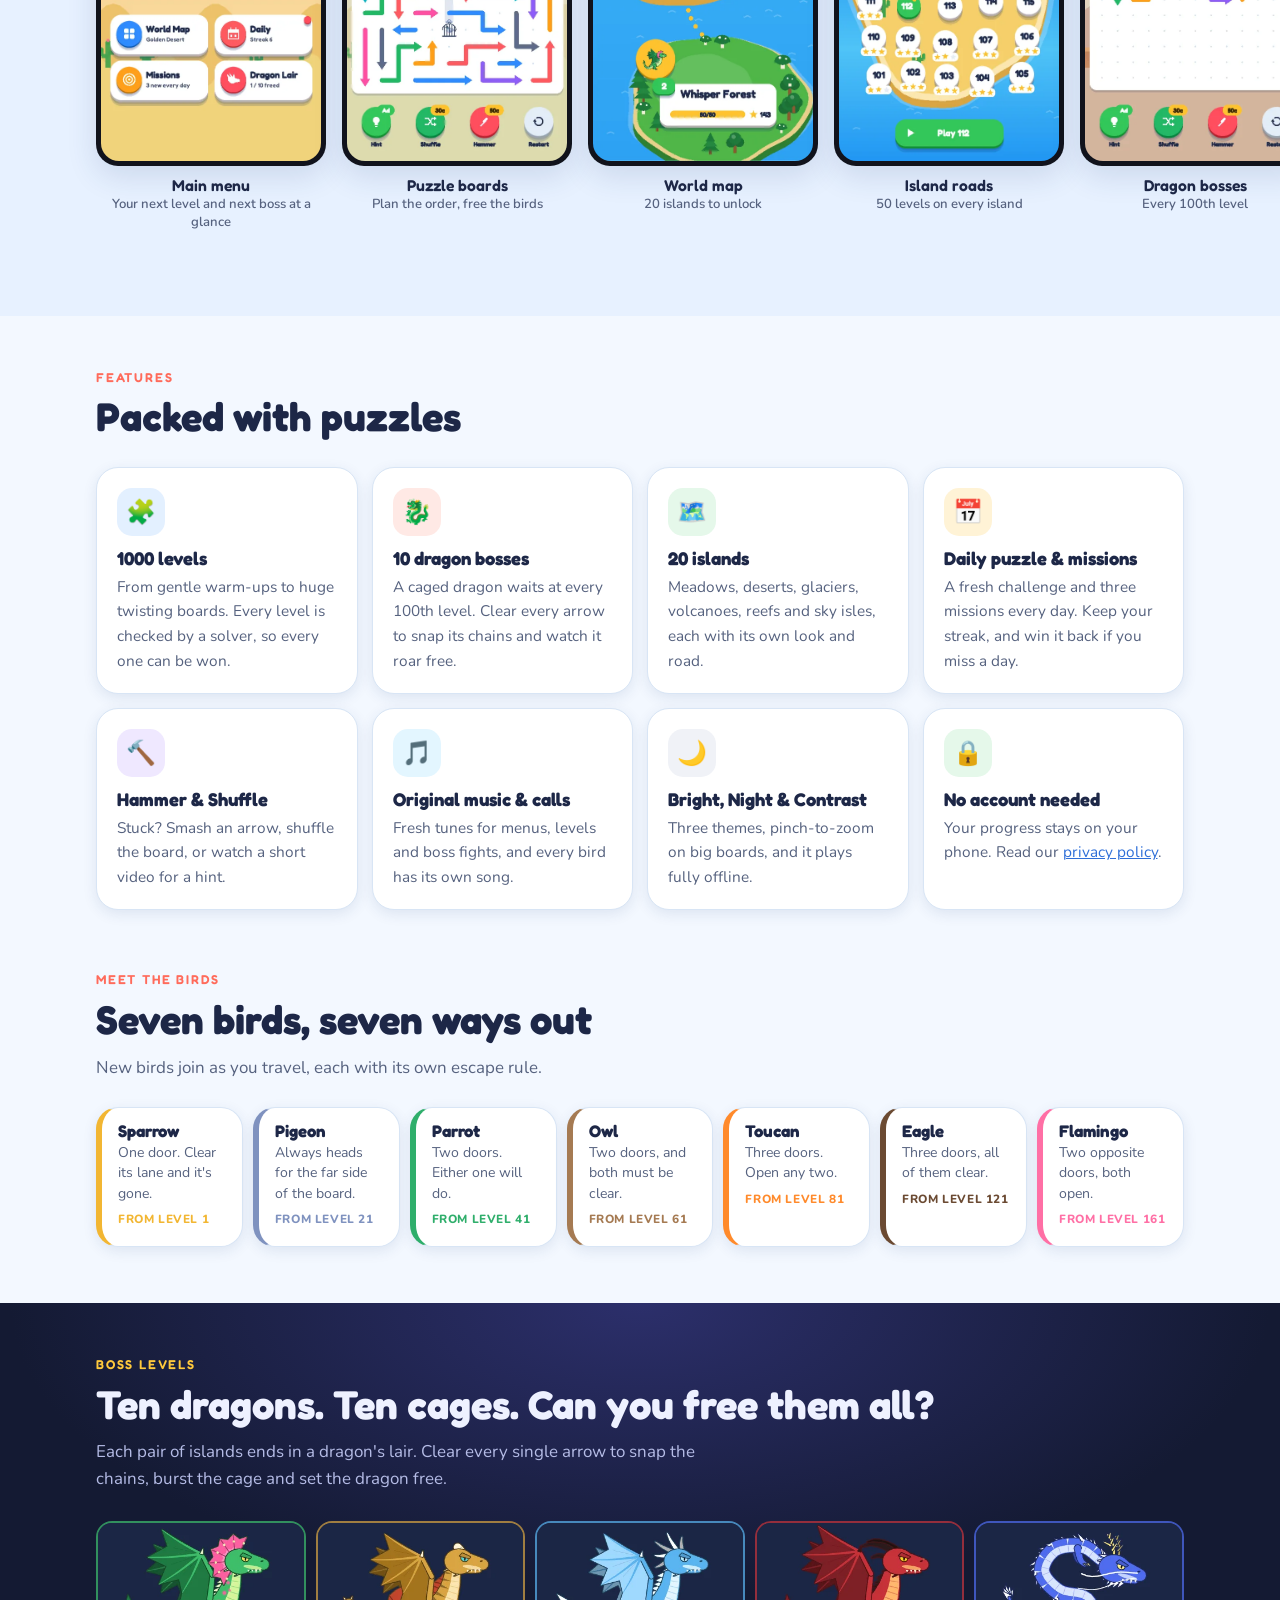
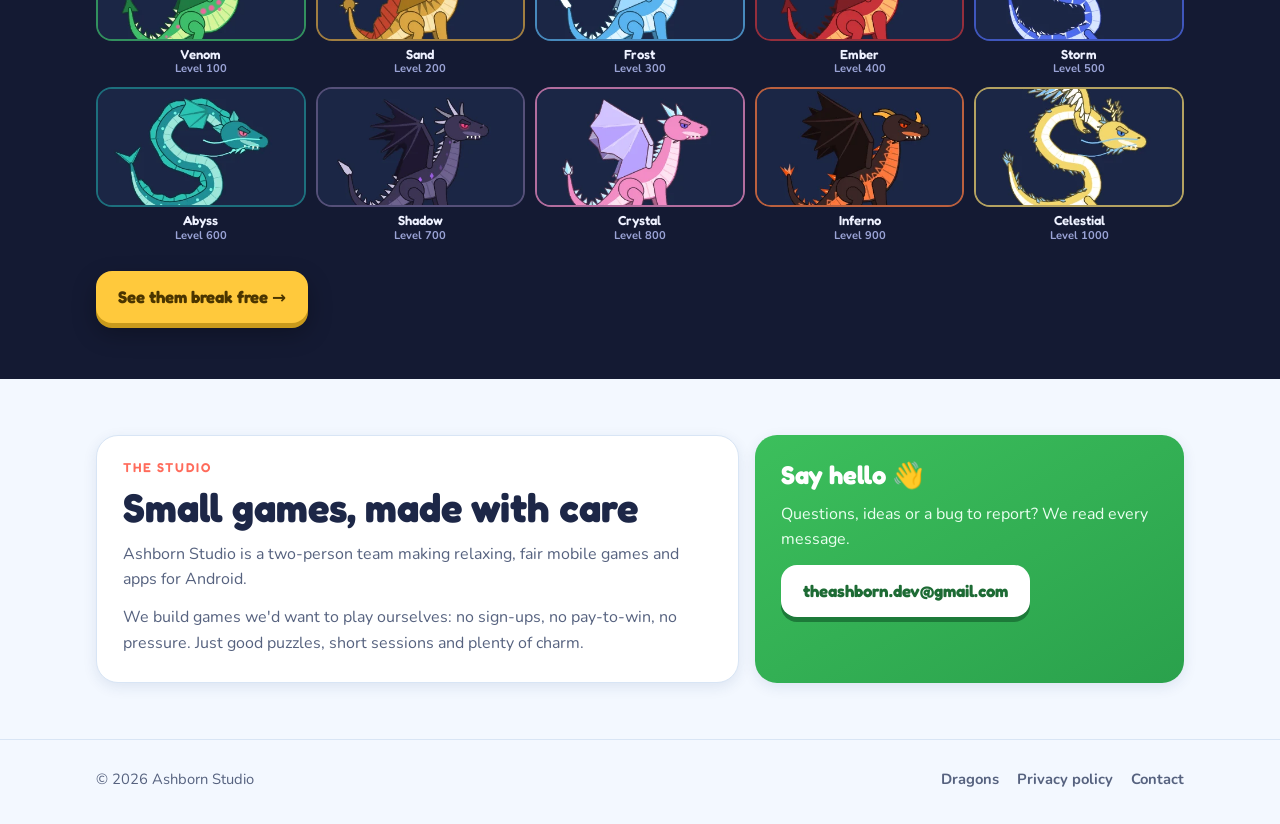
==== commit 4a6e074c: "Rename studio to Ashborn Studio Co-Authored-By: Claude Opus 5.5 <noreply@anthropic.com>" ====
--- a/index.html
+++ b/index.html
@@ -3,15 +3,15 @@
 <head>
 <meta charset="utf-8">
 <meta name="viewport" content="width=device-width, initial-scale=1, viewport-fit=cover">
-<title>Arrow Bird Escape · MHS Solutions</title>
-<meta name="description" content="Arrow Bird Escape: a colourful logic puzzle for Android. Clear the arrows, free every bird and break the chains of 10 dragons across 1000 levels. Made by MHS Solutions.">
+<title>Arrow Bird Escape · Ashborn Studio</title>
+<meta name="description" content="Arrow Bird Escape: a colourful logic puzzle for Android. Clear the arrows, free every bird and break the chains of 10 dragons across 1000 levels. Made by Ashborn Studio.">
 <meta name="theme-color" content="#7cc8ff" media="(prefers-color-scheme: light)">
 <meta name="theme-color" content="#131130" media="(prefers-color-scheme: dark)">
 <link rel="canonical" href="https://theashborndev.github.io/">
 <link rel="icon" type="image/png" href="favicon.png">
 <link rel="apple-touch-icon" href="apple-touch-icon.png">
 <meta property="og:type" content="website">
-<meta property="og:site_name" content="MHS Solutions">
+<meta property="og:site_name" content="Ashborn Studio">
 <meta property="og:title" content="Arrow Bird Escape · Clear the arrows, free every bird">
 <meta property="og:description" content="1000 levels, 20 islands, 7 kinds of birds and 10 dragon bosses. A relaxing logic puzzle for Android.">
 <meta property="og:image" content="https://theashborndev.github.io/arrow-bird-escape/img/banner.jpg">
@@ -161,7 +161,7 @@
 <a class="skip" href="#main">Skip to content</a>
 <header class="top">
   <div class="wrap">
-    <a class="brand" href="./" aria-label="MHS Solutions home"><img src="arrow-bird-escape/img/icon.png" alt="" width="34" height="34">MHS <span class="full">Solutions</span></a>
+    <a class="brand" href="./" aria-label="Ashborn Studio home"><img src="arrow-bird-escape/img/icon.png" alt="" width="34" height="34">MHS <span class="full">Solutions</span></a>
     <nav class="nav" aria-label="Main">
       <a href="#game">Game</a>
       <a href="arrow-bird-escape/dragons.html">Dragons</a>
@@ -291,7 +291,7 @@
       <div class="about card">
         <div class="eyebrow">The studio</div>
         <h2 class="h2">Small games, made with care</h2>
-        <p>MHS Solutions is a two-person team making relaxing, fair mobile games and apps for Android.</p>
+        <p>Ashborn Studio is a two-person team making relaxing, fair mobile games and apps for Android.</p>
         <p>We build games we'd want to play ourselves: no sign-ups, no pay-to-win, no pressure. Just good puzzles, short sessions and plenty of charm.</p>
       </div>
       <div class="contact card">
@@ -305,7 +305,7 @@
 
 <footer class="foot">
   <div class="wrap">
-    <span>© <span data-year>2026</span> MHS Solutions</span>
+    <span>© <span data-year>2026</span> Ashborn Studio</span>
     <nav aria-label="Footer">
       <a href="arrow-bird-escape/dragons.html">Dragons</a>
       <a href="arrow-bird-escape/privacy.html">Privacy policy</a>
--- a/site.css
+++ b/site.css
@@ -1,4 +1,4 @@
-/* MHS Solutions site: bright cartoon look matching Arrow Bird Escape. Mobile first. */
+/* Ashborn Studio site: bright cartoon look matching Arrow Bird Escape. Mobile first. */
 :root {
   --sky-1: #7cc8ff; --sky-2: #c4e8ff;
   --bg: #f3f8ff; --bg-2: #e7f1ff; --card: #ffffff; --line: #d8e5f5;
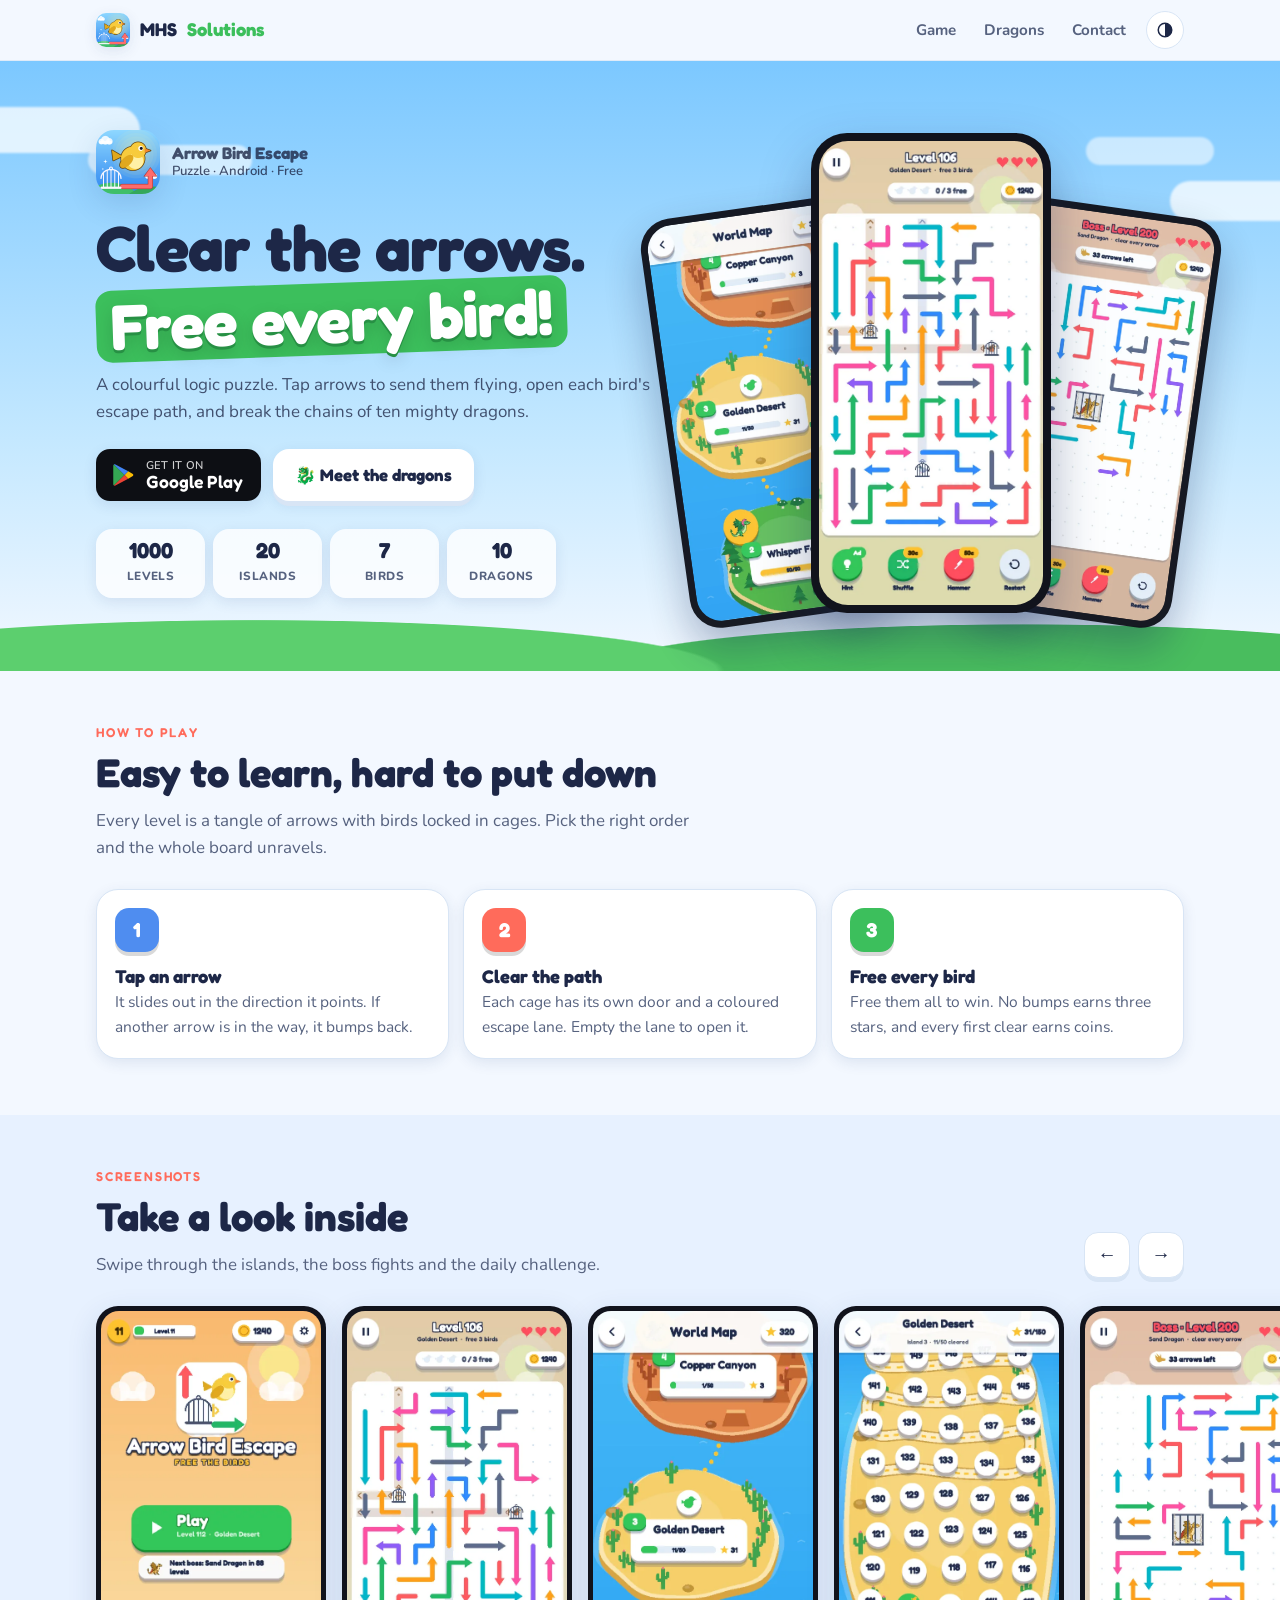
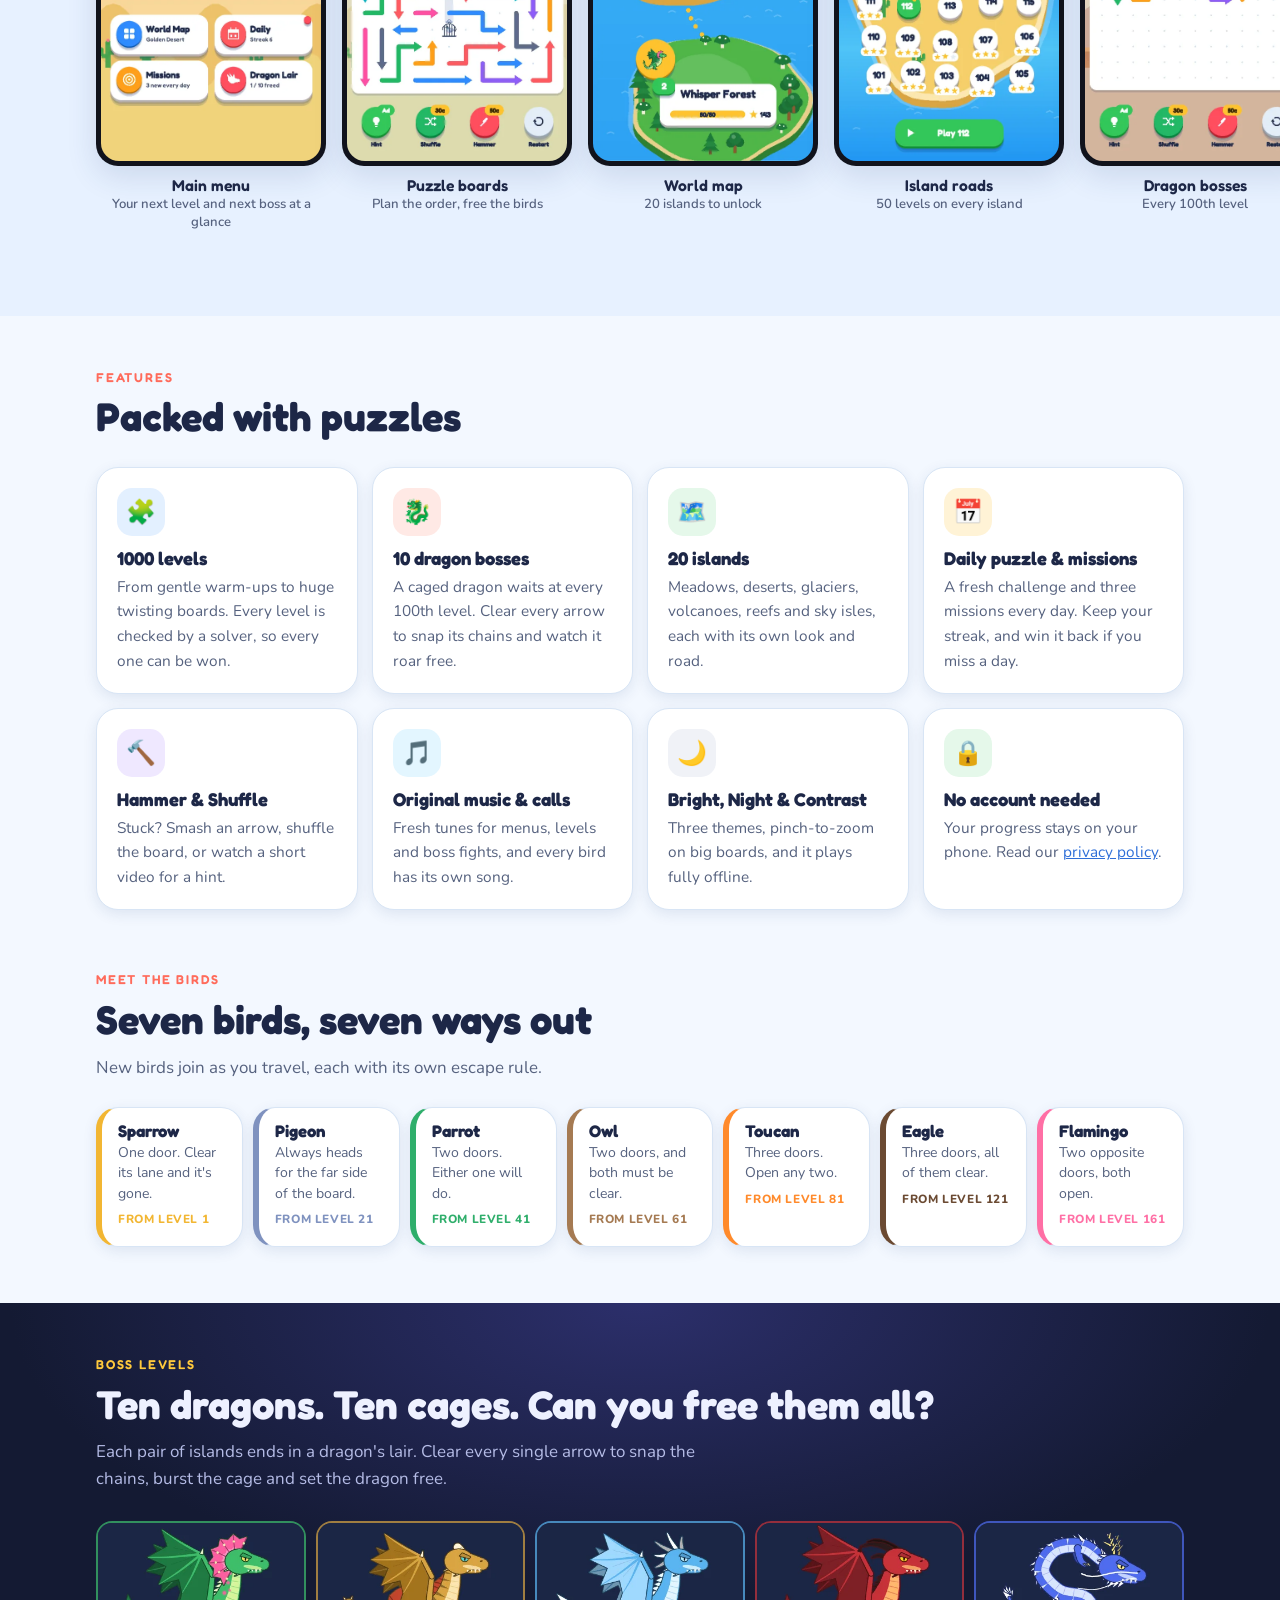
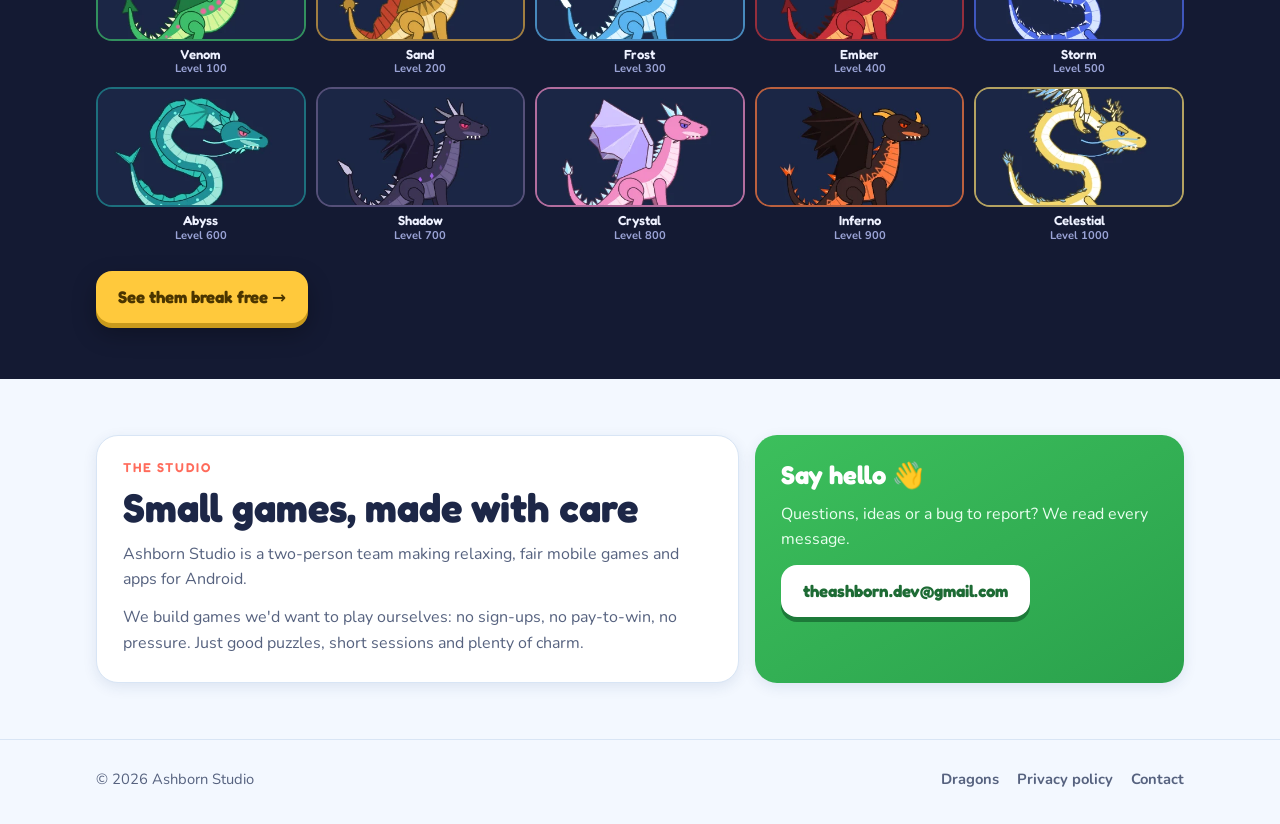
==== commit 52023c3e: "Link Arrow Bird Escape to its live Google Play page Co-Authored-By: Claude Opus 5.5 <noreply@anthrop" ====
--- a/index.html
+++ b/index.html
@@ -184,10 +184,10 @@
         <h1>Clear the arrows. <em>Free every bird!</em></h1>
         <p class="lead">A colourful logic puzzle. Tap arrows to send them flying, open each bird's escape path, and break the chains of ten mighty dragons.</p>
         <div class="cta">
-          <span class="play-badge" role="img" aria-label="Coming soon on Google Play">
+          <a class="play-badge" href="https://play.google.com/store/apps/details?id=com.mhssolutions.arrowbirdescape" target="_blank" rel="noopener" aria-label="Get Arrow Bird Escape on Google Play">
             <svg viewBox="0 0 24 24" aria-hidden="true"><path fill="#34A853" d="M3.6 2.3 13.4 12l-9.8 9.7c-.4-.2-.6-.6-.6-1.1V3.4c0-.5.2-.9.6-1.1z"/><path fill="#FBBC04" d="m16.8 15.4-3.4-3.4 3.4-3.4 3.9 2.2c1.1.6 1.1 1.7 0 2.4l-3.9 2.2z"/><path fill="#EA4335" d="M16.8 15.4 13.4 12l-9.8 9.7c.4.2.9.2 1.4-.1l11.8-6.2z"/><path fill="#4285F4" d="M16.8 8.6 5 2.4c-.5-.3-1-.3-1.4-.1l9.8 9.7 3.4-3.4z"/></svg>
-            <span><small>Coming soon on</small>Google Play</span>
-          </span>
+            <span><small>Get it on</small>Google Play</span>
+          </a>
           <a class="btn btn-light" href="arrow-bird-escape/dragons.html">🐉 Meet the dragons</a>
         </div>
         <div class="stats" aria-label="Game at a glance">
--- a/site.css
+++ b/site.css
@@ -91,6 +91,9 @@
 }
 .play-badge small { display: block; font: 600 .7rem/1.2 var(--body); opacity: .8; letter-spacing: .02em; text-transform: uppercase; }
 .play-badge svg { width: 26px; height: 26px; flex: none; }
+a.play-badge { transition: transform .15s ease; }
+a.play-badge:hover { transform: translateY(-2px); }
+a.play-badge:focus-visible { outline: 3px solid var(--gold); outline-offset: 3px; }
 
 /* Sections */
 section { padding: 56px 0; }
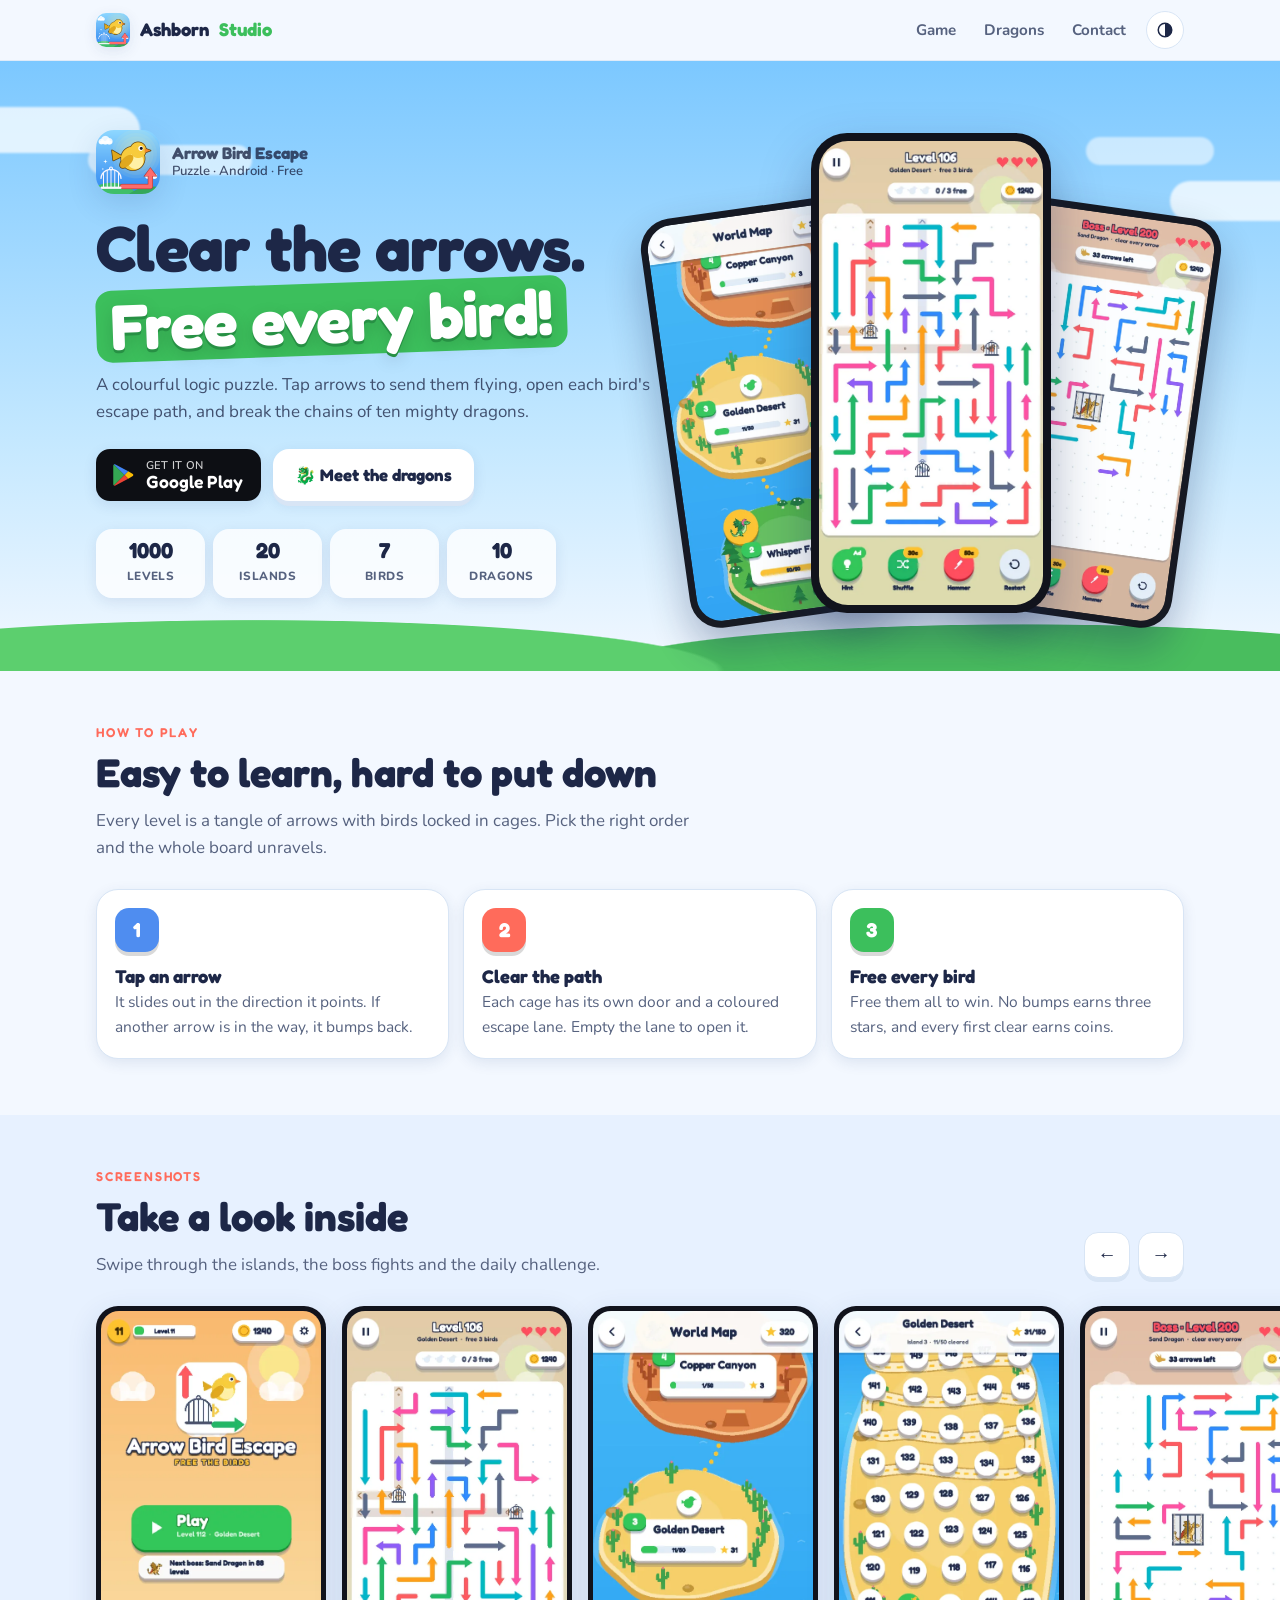
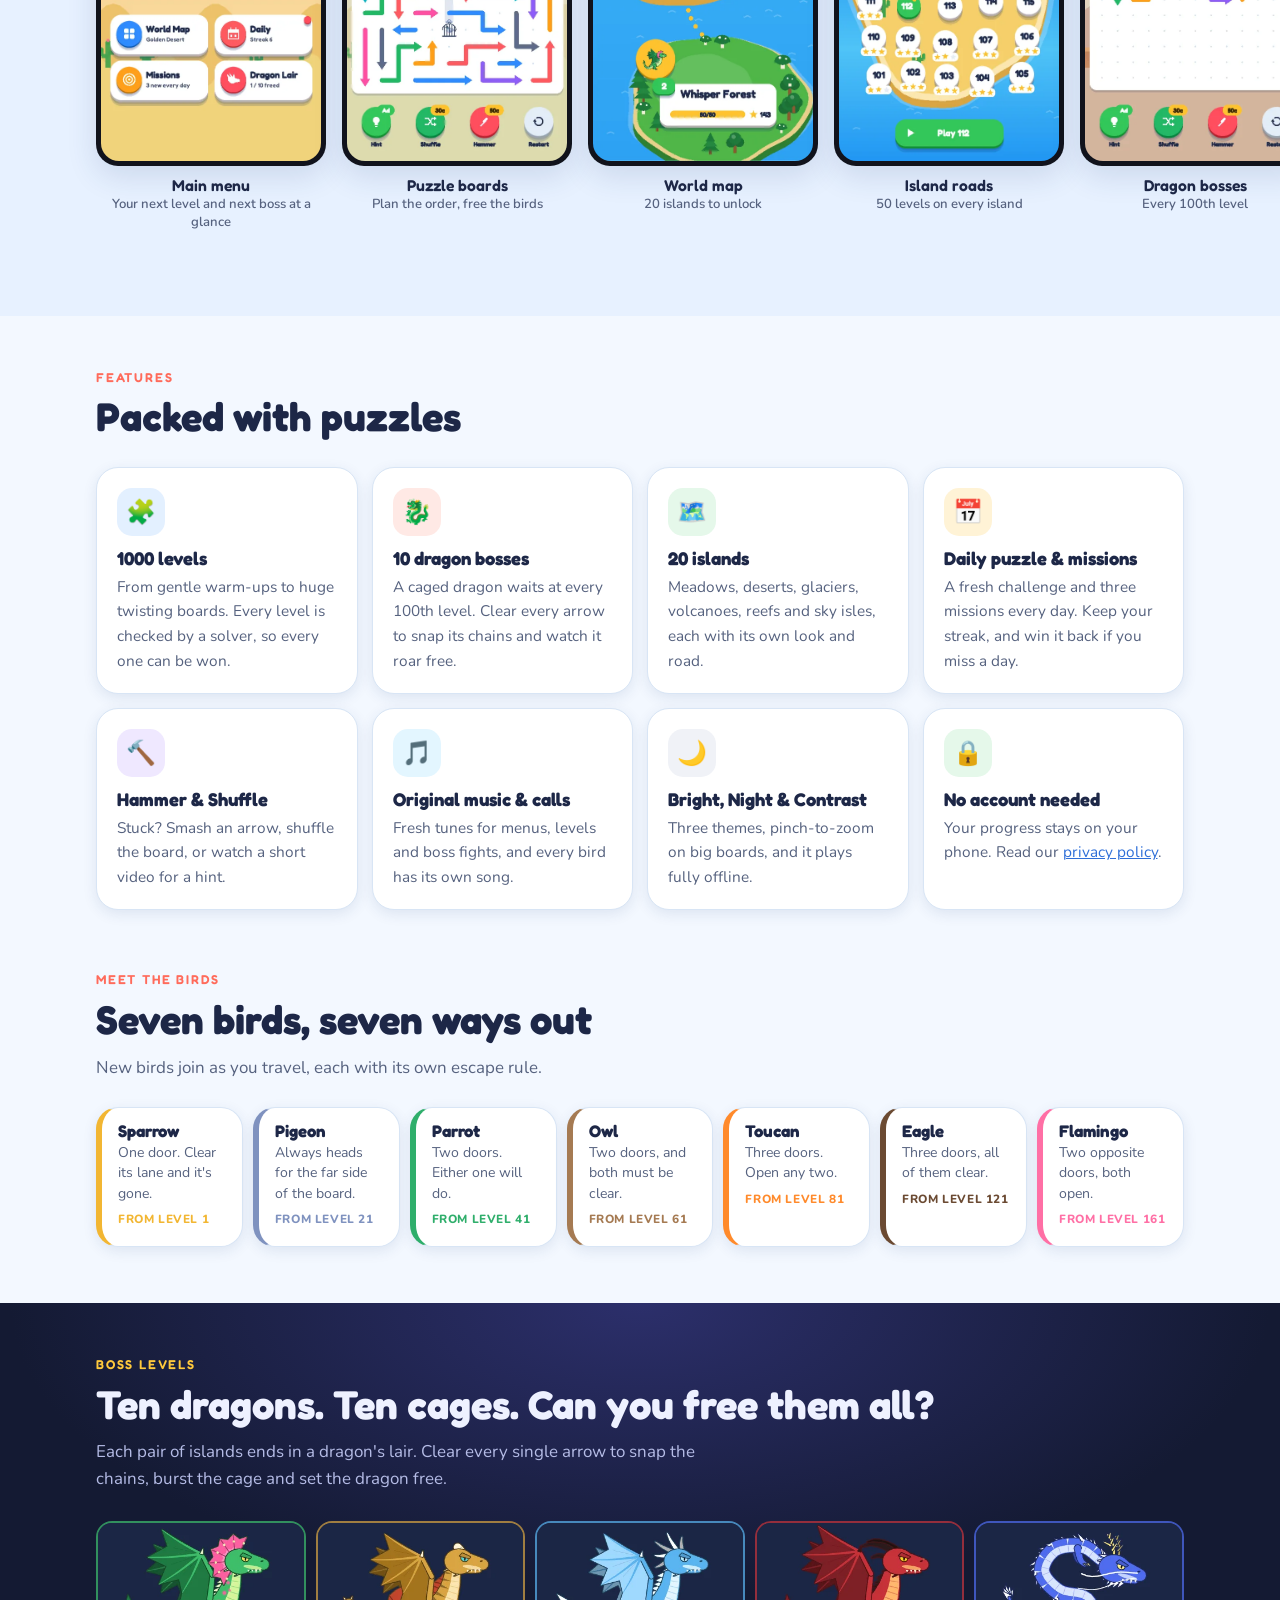
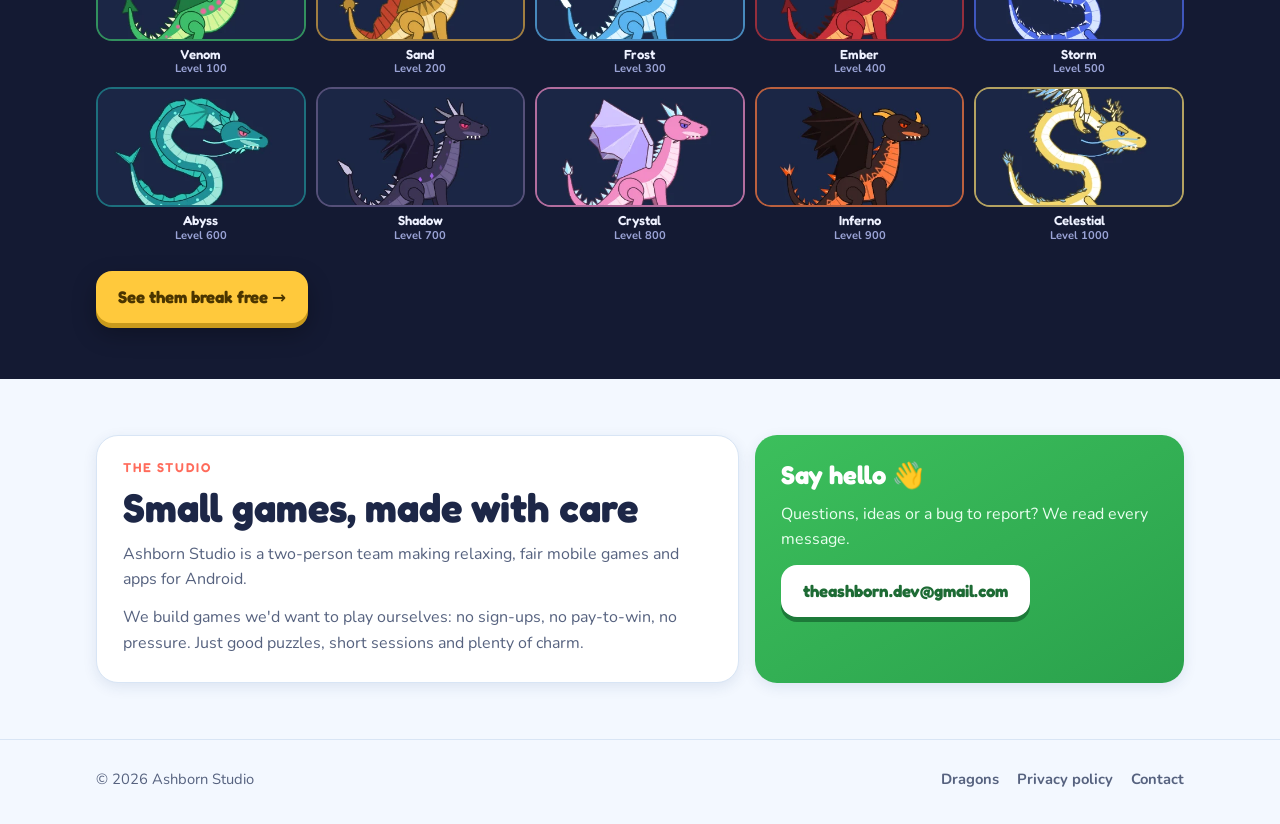
==== commit c6b8c863: "Header logo: Ashborn Studio Co-Authored-By: Claude Opus 5.5 <noreply@anthropic.com>" ====
--- a/index.html
+++ b/index.html
@@ -161,7 +161,7 @@
 <a class="skip" href="#main">Skip to content</a>
 <header class="top">
   <div class="wrap">
-    <a class="brand" href="./" aria-label="Ashborn Studio home"><img src="arrow-bird-escape/img/icon.png" alt="" width="34" height="34">MHS <span class="full">Solutions</span></a>
+    <a class="brand" href="./" aria-label="Ashborn Studio home"><img src="arrow-bird-escape/img/icon.png" alt="" width="34" height="34">Ashborn <span class="full">Studio</span></a>
     <nav class="nav" aria-label="Main">
       <a href="#game">Game</a>
       <a href="arrow-bird-escape/dragons.html">Dragons</a>
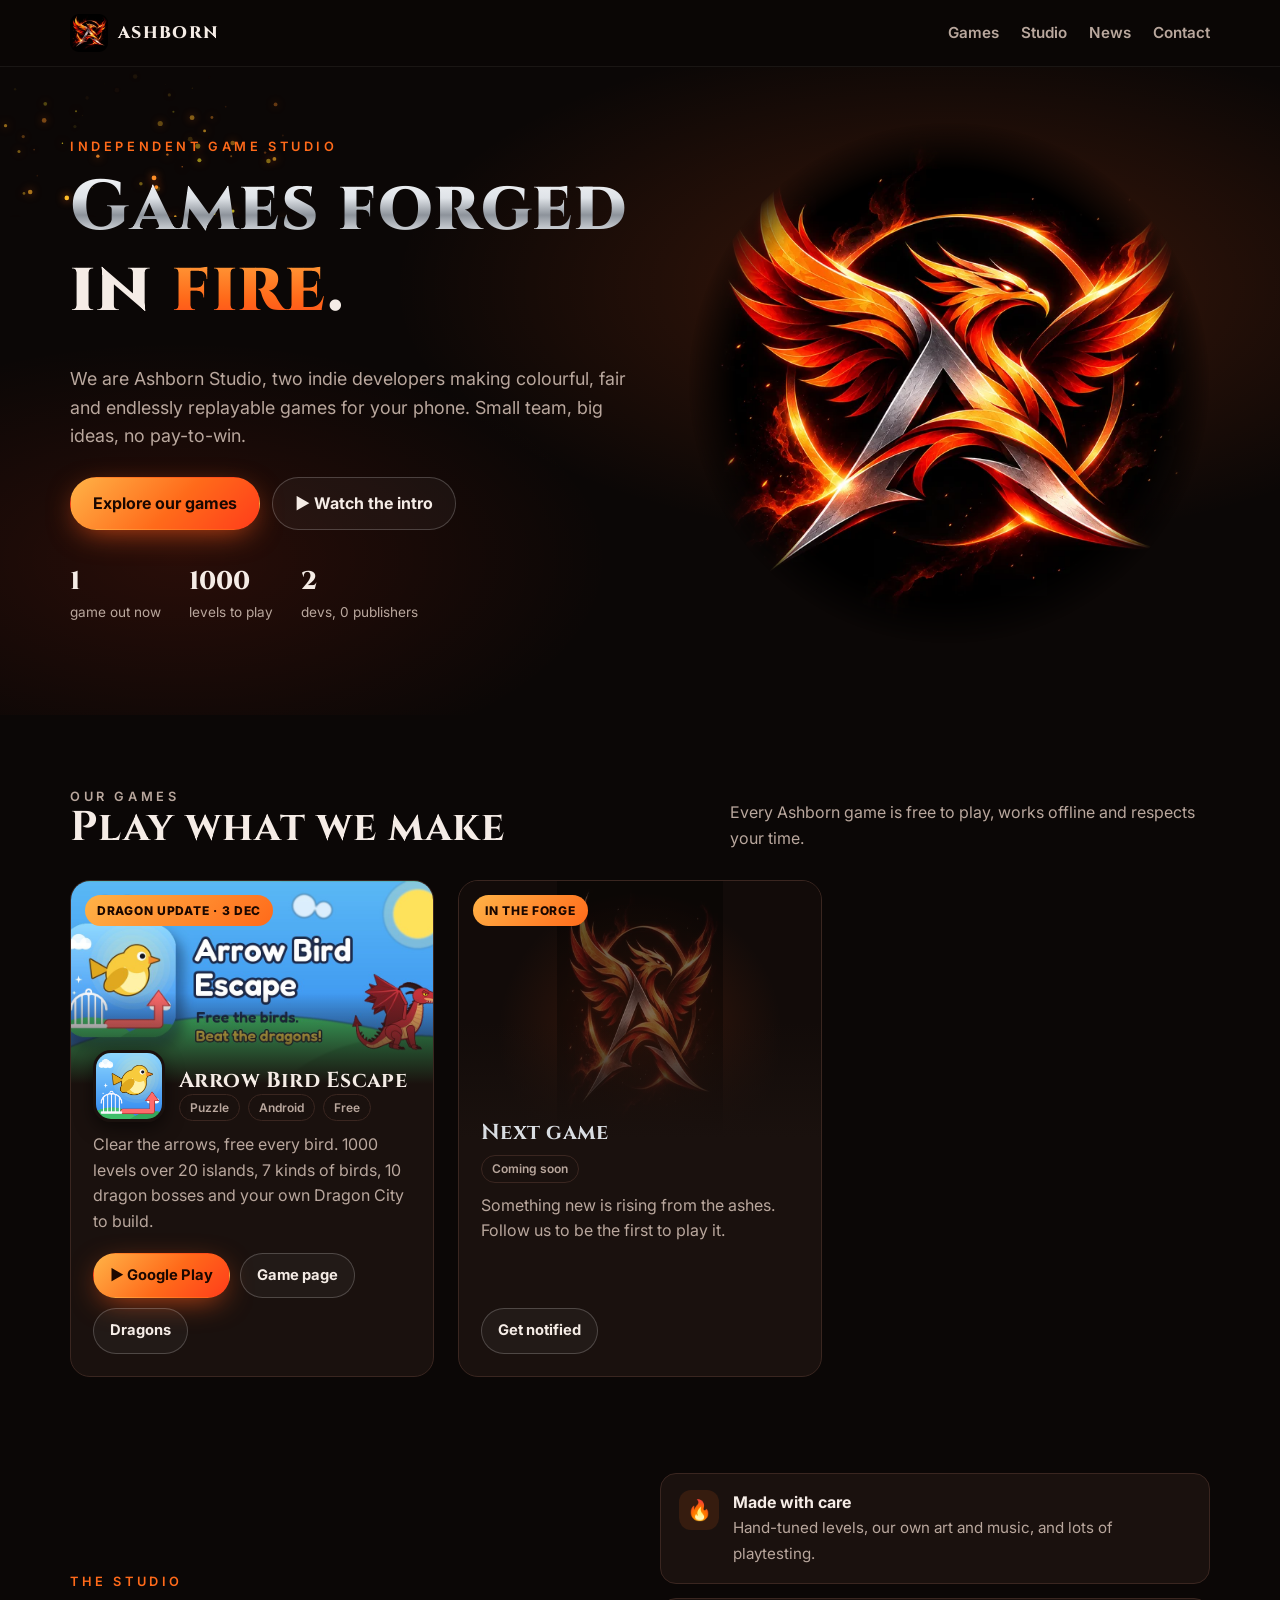
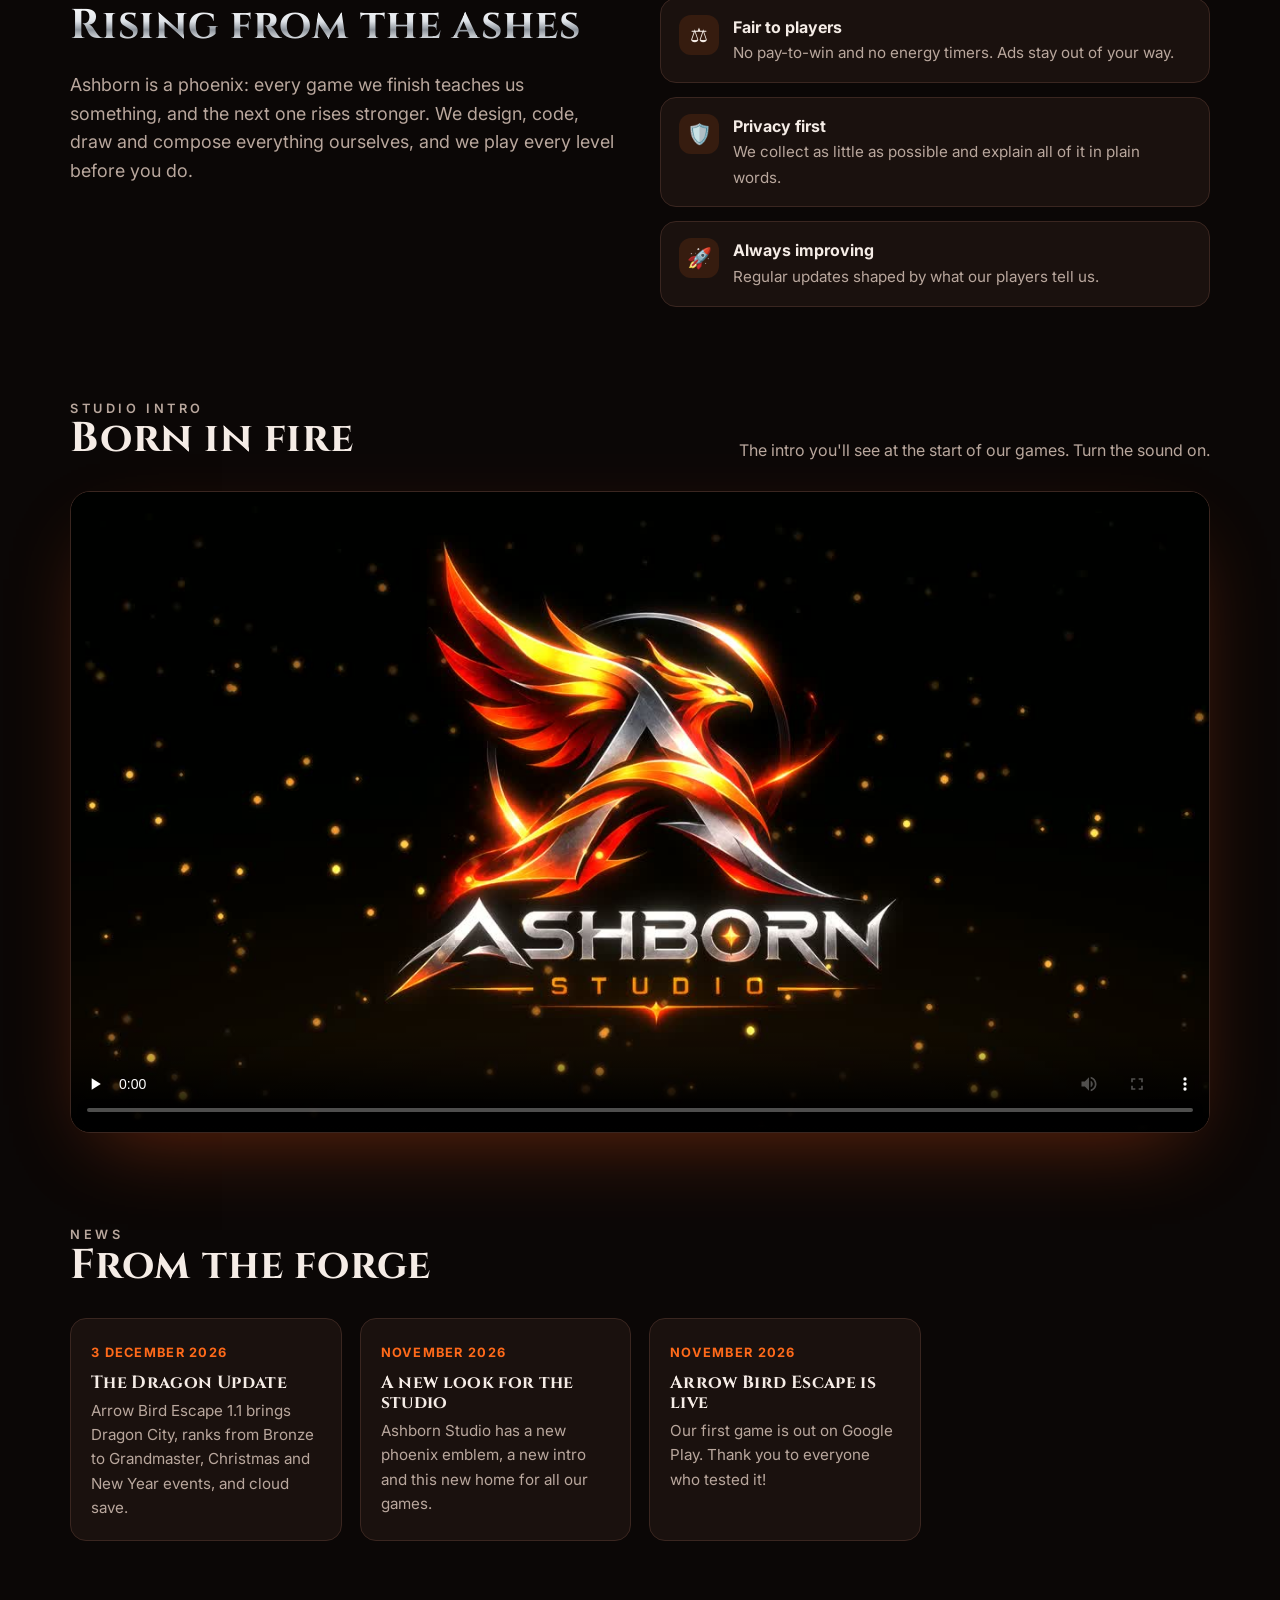
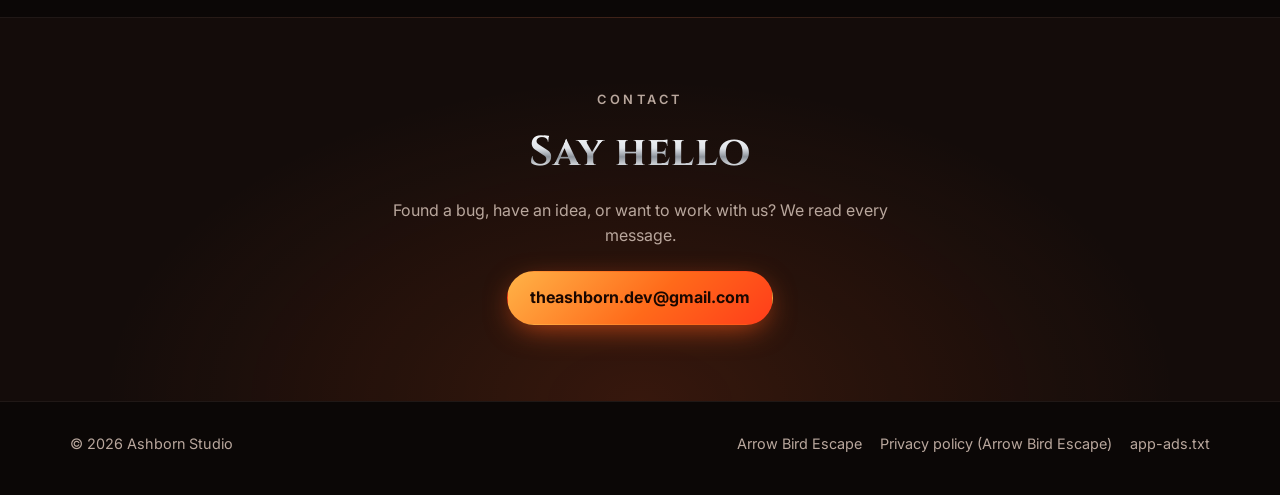
==== commit b4f6a8fc: "Turn the site into the Ashborn Studio home - New studio homepage: phoenix emblem (animated loop), ga" ====
--- a/index.html
+++ b/index.html
@@ -3,337 +3,300 @@
 <head>
 <meta charset="utf-8">
 <meta name="viewport" content="width=device-width, initial-scale=1, viewport-fit=cover">
-<title>Arrow Bird Escape · Ashborn Studio</title>
-<meta name="description" content="Arrow Bird Escape: a colourful logic puzzle for Android. Clear the arrows, free every bird and break the chains of 10 dragons across 1000 levels. Made by Ashborn Studio.">
-<meta name="theme-color" content="#7cc8ff" media="(prefers-color-scheme: light)">
-<meta name="theme-color" content="#131130" media="(prefers-color-scheme: dark)">
+<title>Ashborn Studio · Indie games forged in fire</title>
+<meta name="description" content="Ashborn Studio is a two-person indie game studio making colourful, fair and replayable mobile games. Home of Arrow Bird Escape.">
+<meta name="theme-color" content="#0b0706">
 <link rel="canonical" href="https://theashborndev.github.io/">
 <link rel="icon" type="image/png" href="favicon.png">
 <link rel="apple-touch-icon" href="apple-touch-icon.png">
 <meta property="og:type" content="website">
 <meta property="og:site_name" content="Ashborn Studio">
-<meta property="og:title" content="Arrow Bird Escape · Clear the arrows, free every bird">
-<meta property="og:description" content="1000 levels, 20 islands, 7 kinds of birds and 10 dragon bosses. A relaxing logic puzzle for Android.">
-<meta property="og:image" content="https://theashborndev.github.io/arrow-bird-escape/img/banner.jpg">
+<meta property="og:title" content="Ashborn Studio · Indie games forged in fire">
+<meta property="og:description" content="A two-person indie studio making colourful, fair and replayable mobile games.">
+<meta property="og:image" content="https://theashborndev.github.io/studio/og.jpg">
 <meta property="og:url" content="https://theashborndev.github.io/">
 <meta name="twitter:card" content="summary_large_image">
-<script>try{var t=localStorage.getItem("mhs-theme");if(t)document.documentElement.setAttribute("data-theme",t)}catch(e){}</script>
 <link rel="preconnect" href="https://fonts.googleapis.com">
 <link rel="preconnect" href="https://fonts.gstatic.com" crossorigin>
-<link rel="stylesheet" href="https://fonts.googleapis.com/css2?family=Fredoka:wght@500;600;700&family=Nunito:wght@500;700;800&display=swap">
-<link rel="stylesheet" href="site.css">
+<link rel="stylesheet" href="https://fonts.googleapis.com/css2?family=Cinzel:wght@600;800&family=Inter:wght@400;500;600;700&display=swap">
 <style>
-  /* Hero: sky with clouds and hills, phone mockups */
-  .hero {
-    position: relative; overflow: hidden; padding: 36px 0 0;
-    background: linear-gradient(180deg, var(--sky-1) 0%, var(--sky-2) 62%, var(--bg) 100%);
+  :root {
+    --bg: #0b0706; --bg2: #140c0a; --card: #1a110e; --line: #3a2620;
+    --text: #f5ece6; --dim: #b9a79d; --fire: #ff6a1a; --fire2: #ffb347; --ember: #ff3d1a; --silver: #d9dde2;
+    --r: 20px;
   }
-  .hero::before, .hero::after {
-    content: ""; position: absolute; border-radius: 999px; background: rgba(255,255,255,.75); filter: blur(1px);
-  }
-  .hero::before { width: 180px; height: 46px; top: 46px; left: -40px; box-shadow: 120px 30px 0 -8px rgba(255,255,255,.6); }
-  .hero::after { width: 140px; height: 40px; top: 120px; right: -30px; box-shadow: -90px -50px 0 -6px rgba(255,255,255,.55); }
-  :root[data-theme="dark"] .hero::before, :root[data-theme="dark"] .hero::after { opacity: .08; }
-  @media (prefers-color-scheme: dark) { :root:not([data-theme="light"]) .hero::before, :root:not([data-theme="light"]) .hero::after { opacity: .08; } }
-  .hero-grid { position: relative; z-index: 1; display: grid; gap: 28px; align-items: center; }
-  .hero-copy { text-align: center; }
-  .app-id { display: inline-flex; align-items: center; gap: 12px; margin-bottom: 18px; }
-  .app-id img { width: 64px; height: 64px; border-radius: 18px; box-shadow: var(--shadow); }
-  .app-id span { text-align: left; font: 600 .82rem/1.3 var(--body); color: var(--ink); opacity: .8; }
-  .app-id b { display: block; font: 700 1.05rem/1.2 var(--display); opacity: 1; }
-  .hero h1 { font-size: clamp(2.3rem, 9vw, 4rem); letter-spacing: -.01em; color: var(--ink); }
-  .hero h1 em { font-style: normal; color: #fff; -webkit-text-stroke: 0; text-shadow: 0 3px 0 var(--green-lip), 0 6px 18px rgba(0,0,0,.15);
-                background: var(--green); padding: 0 .22em; border-radius: .25em; display: inline-block; transform: rotate(-2deg); }
-  .hero .lead { margin: 16px auto 0; color: color-mix(in srgb, var(--ink) 78%, transparent); }
-  .cta { display: flex; flex-wrap: wrap; justify-content: center; gap: 12px; margin-top: 24px; }
-  .stats { display: grid; grid-template-columns: repeat(4, 1fr); gap: 8px; margin: 28px auto 0; max-width: 460px; }
-  .stat { background: color-mix(in srgb, var(--card) 80%, transparent); border-radius: 16px; padding: 10px 4px; text-align: center; box-shadow: var(--shadow-sm); }
-  .stat b { display: block; font: 700 1.35rem/1.1 var(--display); color: var(--ink); font-variant-numeric: tabular-nums; }
-  .stat span { font-size: .74rem; font-weight: 800; color: var(--dim); text-transform: uppercase; letter-spacing: .04em; }
-
-  .phones { position: relative; height: 420px; margin: 8px auto -40px; width: 100%; max-width: 420px; }
-  .phone {
-    position: absolute; width: 196px; aspect-ratio: 1 / 2; border-radius: 30px; padding: 7px; background: #11131c;
-    box-shadow: 0 24px 50px rgba(20, 40, 90, .35);
-  }
-  .phone img { width: 100%; height: 100%; object-fit: cover; border-radius: 24px; }
-  .phone.front { left: 50%; top: 0; transform: translateX(-50%); z-index: 2; }
-  .phone.back-l { left: 50%; top: 40px; transform: translateX(-118%) rotate(-8deg) scale(.86); opacity: .97; }
-  .phone.back-r { left: 50%; top: 40px; transform: translateX(18%) rotate(8deg) scale(.86); opacity: .97; }
-  .hills { position: relative; height: 70px; margin-top: -2px;
-    background: radial-gradient(60% 120% at 20% 100%, #5ccf6e 60%, transparent 61%),
-                radial-gradient(55% 110% at 80% 100%, #49bd5e 60%, transparent 61%); }
-  :root[data-theme="dark"] .hills { filter: brightness(.45) saturate(.8); }
-  @media (prefers-color-scheme: dark) { :root:not([data-theme="light"]) .hills { filter: brightness(.45) saturate(.8); } }
-
-  @media (min-width: 900px) {
-    .hero { padding-top: 64px; }
-    .hero-grid { grid-template-columns: 1.05fr .95fr; gap: 24px; }
-    .hero-copy { text-align: left; }
-    .hero .lead { margin-left: 0; }
-    .cta { justify-content: flex-start; }
-    .stats { margin-left: 0; }
-    .phones { height: 520px; max-width: 520px; margin-bottom: -50px; }
-    .phone { width: 240px; border-radius: 36px; padding: 8px; }
-    .phone img { border-radius: 29px; }
-  }
-  @media (max-width: 380px) {
-    .phones { height: 360px; }
-    .phone { width: 164px; }
-  }
-
-  /* How to play */
-  .steps { display: grid; gap: 14px; margin-top: 28px; }
-  .step { display: grid; grid-template-columns: auto 1fr; gap: 14px; align-items: start; padding: 18px; }
-  .step .n { width: 44px; height: 44px; border-radius: 14px; display: grid; place-items: center; color: #fff; font: 700 1.25rem var(--display); box-shadow: 0 4px 0 rgba(0,0,0,.15); }
-  .step h3 { font-size: 1.15rem; margin-bottom: 4px; }
-  .step p { color: var(--dim); font-size: .97rem; }
-  @media (min-width: 760px) { .steps { grid-template-columns: repeat(3, 1fr); } .step { grid-template-columns: 1fr; } }
-
-  /* Screenshots */
-  .shots-sec { background: var(--bg-2); }
-  .shots-head { display: flex; align-items: end; justify-content: space-between; gap: 16px; flex-wrap: wrap; }
-  .arrows { display: none; gap: 8px; }
-  .arrows button { width: 46px; height: 46px; border-radius: 14px; border: 1px solid var(--line); background: var(--card); color: var(--ink); cursor: pointer; box-shadow: 0 4px 0 var(--line); font-size: 1.2rem; }
-  .arrows button:active { transform: translateY(2px); box-shadow: 0 2px 0 var(--line); }
-  @media (hover: hover) and (min-width: 760px) { .arrows { display: flex; } }
-  .rail {
-    display: flex; gap: 16px; overflow-x: auto; scroll-snap-type: x mandatory; overscroll-behavior-x: contain;
-    padding: 24px var(--gutter) 28px; margin-top: 4px; scrollbar-width: none;
-    scroll-padding-left: var(--gutter);
-  }
-  .rail::-webkit-scrollbar { display: none; }
-  @media (min-width: 1152px) { .rail { padding-left: calc((100vw - 1120px) / 2 + 16px); scroll-padding-left: calc((100vw - 1120px) / 2 + 16px); } }
-  .shot { flex: none; width: 62vw; max-width: 230px; scroll-snap-align: start; margin: 0; }
-  .shot .frame { aspect-ratio: 1 / 2; border-radius: 22px; overflow: hidden; background: #11131c; padding: 5px; box-shadow: var(--shadow); }
-  .shot img { width: 100%; height: 100%; object-fit: cover; border-radius: 18px; }
-  .shot figcaption { margin-top: 10px; font: 600 .98rem/1.3 var(--display); text-align: center; }
-  .shot figcaption span { display: block; font: 600 .82rem/1.35 var(--body); color: var(--dim); }
-
-  /* Features */
-  .features { display: grid; grid-template-columns: repeat(auto-fit, minmax(240px, 1fr)); gap: 14px; margin-top: 28px; }
-  .feature { padding: 20px; }
-  .feature .ic { width: 48px; height: 48px; border-radius: 15px; display: grid; place-items: center; font-size: 1.5rem; margin-bottom: 12px; }
-  .feature h3 { font-size: 1.15rem; margin-bottom: 6px; }
-  .feature p { color: var(--dim); font-size: .96rem; }
-  @media (max-width: 600px) {
-    .features { grid-template-columns: 1fr 1fr; gap: 10px; }
-    .feature { padding: 14px; }
-    .feature .ic { width: 40px; height: 40px; font-size: 1.25rem; border-radius: 12px; margin-bottom: 8px; }
-    .feature h3 { font-size: 1rem; }
-    .feature p { font-size: .86rem; line-height: 1.45; }
-  }
-
-  /* Birds */
-  .birds { display: grid; grid-template-columns: repeat(auto-fit, minmax(140px, 1fr)); gap: 10px; margin-top: 26px; }
-  .bird { padding: 14px 16px; border-left: 6px solid var(--c); }
-  .bird h3 { font-size: 1.05rem; }
-  .bird p { color: var(--dim); font-size: .88rem; line-height: 1.45; margin-top: 2px; }
-  .bird small { display: inline-block; margin-top: 6px; font-weight: 800; font-size: .74rem; color: var(--c); text-transform: uppercase; letter-spacing: .05em; }
-
-  /* Dragons band */
-  .dragons { background: radial-gradient(900px 420px at 50% 0%, #2c2f6b, #141a33 70%); color: #eef1ff; }
-  .dragons .eyebrow { color: var(--gold); }
-  .dragons .lead { color: #b5bce6; }
-  .roster { display: grid; grid-template-columns: repeat(5, 1fr); gap: 10px; margin: 28px 0; }
-  .roster a { display: block; text-decoration: none; color: #eef1ff; text-align: center; }
-  .roster img { width: 100%; aspect-ratio: 1; object-fit: cover; border-radius: 16px; background: #1b2445; border: 2px solid color-mix(in srgb, var(--c) 70%, transparent); transition: transform .15s ease; }
-  .roster a:hover img { transform: translateY(-3px) rotate(-2deg); }
-  .roster span { display: block; margin-top: 6px; font: 600 .82rem/1.2 var(--display); }
-  .roster small { display: block; color: #9aa3d6; font: 700 .7rem/1.3 var(--body); }
-  @media (max-width: 420px) { .roster { grid-template-columns: repeat(5, 1fr); gap: 6px; } .roster span { font-size: .7rem; } .roster small { display: none; } }
-  .btn-gold { background: var(--gold); color: var(--gold-ink); box-shadow: 0 5px 0 #c99a1c, 0 10px 24px rgba(0,0,0,.3); }
-  .btn-gold:active { box-shadow: 0 2px 0 #c99a1c; }
-
-  /* Studio + contact */
-  .studio { display: grid; gap: 16px; }
-  @media (min-width: 860px) { .studio { grid-template-columns: 1.2fr .8fr; } }
-  .about, .contact { padding: 26px; }
-  .about p + p { margin-top: 12px; }
-  .about p { color: var(--dim); }
-  .contact { background: linear-gradient(150deg, var(--green), #2aa14c); color: #fff; border: 0; display: grid; gap: 12px; align-content: start; }
-  .contact h2 { font-size: 1.6rem; }
-  .contact p { color: #eafff0; }
-  .contact .btn { justify-self: start; background: #fff; color: #1d6b34; box-shadow: 0 5px 0 #1d7a39; max-width: 100%; overflow-wrap: anywhere; }
+  * { box-sizing: border-box; }
+  html { scroll-behavior: smooth; }
+  body { margin: 0; background: var(--bg); color: var(--text); font: 16px/1.6 Inter, system-ui, sans-serif; -webkit-font-smoothing: antialiased; }
+  a { color: var(--fire2); }
+  img, video { max-width: 100%; display: block; }
+  .wrap { width: min(1140px, 100% - 32px); margin-inline: auto; }
+  .skip { position: absolute; left: -999px; }
+  .skip:focus { left: 16px; top: 16px; background: #fff; color: #000; padding: 8px 12px; z-index: 99; }
+  h1, h2, h3 { font-family: Cinzel, Georgia, serif; line-height: 1.15; margin: 0 0 .5em; letter-spacing: .02em; }
+  .kicker { font: 600 .8rem/1 Inter, sans-serif; letter-spacing: .28em; text-transform: uppercase; color: var(--fire); margin: 0 0 14px; }
+  .metal { background: linear-gradient(180deg, #fff 0%, #dfe3e8 40%, #8d939b 58%, #eef1f4 82%, #a9afb7 100%); -webkit-background-clip: text; background-clip: text; color: transparent; }
+  .btn { display: inline-flex; align-items: center; gap: 10px; padding: 13px 22px; border-radius: 999px; font-weight: 700; text-decoration: none; border: 1px solid transparent; transition: transform .15s, box-shadow .2s, background .2s; }
+  .btn:hover { transform: translateY(-2px); }
+  .btn-fire { background: linear-gradient(135deg, var(--fire2), var(--fire) 55%, var(--ember)); color: #1a0700; box-shadow: 0 8px 30px -8px #ff5a1acc; }
+  .btn-ghost { border-color: #ffffff33; color: var(--text); background: #ffffff0a; }
+  .btn-ghost:hover { background: #ffffff16; }
+
+  /* Header */
+  .top { position: sticky; top: 0; z-index: 20; backdrop-filter: blur(10px); background: #0b0706cc; border-bottom: 1px solid #ffffff10; }
+  .top .wrap { display: flex; align-items: center; justify-content: space-between; height: 66px; }
+  .brand { display: flex; align-items: center; gap: 10px; color: var(--text); text-decoration: none; font: 800 1.05rem Cinzel, serif; letter-spacing: .08em; }
+  .brand img { width: 38px; height: 38px; border-radius: 9px; }
+  .nav { display: flex; gap: 22px; }
+  .nav a { color: var(--dim); text-decoration: none; font-weight: 600; font-size: .95rem; }
+  .nav a:hover { color: var(--text); }
+  @media (max-width: 640px) { .nav a.hide-sm { display: none; } .nav { gap: 16px; } }
+
+  /* Hero */
+  .hero { position: relative; overflow: hidden; padding: 56px 0 72px; isolation: isolate; }
+  .hero::before { content: ""; position: absolute; inset: -20% -10% auto; height: 120%; z-index: -2;
+    background: radial-gradient(60% 55% at 70% 45%, #ff5a1a33 0%, transparent 60%), radial-gradient(40% 40% at 20% 80%, #ff3d1a1f 0%, transparent 70%); }
+  #embers { position: absolute; inset: 0; z-index: -1; pointer-events: none; }
+  .hero-grid { display: grid; grid-template-columns: 1.05fr .95fr; gap: 40px; align-items: center; }
+  .hero h1 { font-size: clamp(2.4rem, 6vw, 4.4rem); font-weight: 800; }
+  .hero h1 .fire { background: linear-gradient(180deg, var(--fire2), var(--fire) 60%, var(--ember)); -webkit-background-clip: text; background-clip: text; color: transparent; }
+  .lead { color: var(--dim); font-size: 1.12rem; max-width: 34em; }
+  .cta { display: flex; flex-wrap: wrap; gap: 12px; margin-top: 26px; }
+  .emblem { position: relative; aspect-ratio: 1; width: min(520px, 100%); margin-inline: auto; border-radius: 50%; }
+  .emblem video, .emblem img { width: 100%; height: 100%; object-fit: cover; border-radius: 50%;
+    -webkit-mask: radial-gradient(circle, #000 58%, transparent 71%); mask: radial-gradient(circle, #000 58%, transparent 71%); }
+  .stats { display: flex; gap: 28px; margin-top: 34px; flex-wrap: wrap; }
+  .stat b { display: block; font: 800 1.6rem Cinzel, serif; color: var(--text); }
+  .stat span { color: var(--dim); font-size: .85rem; }
+  @media (max-width: 860px) { .hero-grid { grid-template-columns: 1fr; } .emblem { width: min(360px, 90%); order: -1; } .hero { padding-top: 24px; } }
+
+  section { padding: 76px 0; }
+  .sec-head { display: flex; justify-content: space-between; align-items: end; gap: 20px; margin-bottom: 28px; flex-wrap: wrap; }
+  .sec-head h2 { font-size: clamp(1.8rem, 4vw, 2.6rem); margin: 0; }
+  .sec-head p { color: var(--dim); margin: 0; max-width: 30em; }
+
+  /* Games */
+  .games { display: grid; grid-template-columns: repeat(auto-fill, minmax(min(320px, 100%), 1fr)); gap: 24px; }
+  .game { position: relative; background: var(--card); border: 1px solid var(--line); border-radius: var(--r); overflow: hidden; display: flex; flex-direction: column;
+    transition: transform .25s, border-color .25s, box-shadow .25s; }
+  .game:hover { transform: translateY(-4px); border-color: #ff6a1a66; box-shadow: 0 20px 50px -20px #ff5a1a80; }
+  .game .art { aspect-ratio: 16/9; background: #222 center/cover; position: relative; }
+  .game .art::after { content: ""; position: absolute; inset: 0; background: linear-gradient(180deg, transparent 55%, var(--card)); }
+  .ribbon { position: absolute; top: 14px; left: 14px; z-index: 2; background: linear-gradient(135deg, var(--fire2), var(--fire)); color: #1a0700; font-weight: 800; font-size: .75rem; letter-spacing: .06em; padding: 6px 12px; border-radius: 999px; text-transform: uppercase; }
+  .game .body { padding: 0 22px 22px; margin-top: -34px; position: relative; z-index: 1; display: flex; flex-direction: column; gap: 10px; flex: 1; }
+  .game .title { display: flex; align-items: center; gap: 14px; }
+  .game .icon { width: 72px; height: 72px; border-radius: 18px; border: 3px solid var(--card); box-shadow: 0 6px 18px #0008; }
+  .game h3 { font-size: 1.35rem; margin: 18px 0 0; }
+  .tags { display: flex; gap: 8px; flex-wrap: wrap; }
+  .tag { font-size: .75rem; font-weight: 600; color: var(--dim); border: 1px solid var(--line); padding: 3px 10px; border-radius: 999px; }
+  .game p { color: var(--dim); margin: 0; }
+  .game .actions { display: flex; gap: 10px; flex-wrap: wrap; margin-top: auto; padding-top: 8px; }
+  .game .btn { padding: 10px 16px; font-size: .92rem; }
+  .soon .art { display: grid; place-items: center; background: radial-gradient(circle at 50% 60%, #ff5a1a2e, transparent 60%), #120b09; }
+  .soon .art img { width: 46%; opacity: .35; filter: grayscale(.3) blur(.5px); animation: breathe 4s ease-in-out infinite; }
+  .soon h3 { color: var(--silver); }
+  @keyframes breathe { 50% { opacity: .55; transform: scale(1.04); } }
+
+  /* About */
+  .about { display: grid; grid-template-columns: 1fr 1fr; gap: 40px; align-items: center; }
+  .values { display: grid; gap: 14px; }
+  .value { display: flex; gap: 14px; background: var(--card); border: 1px solid var(--line); border-radius: 16px; padding: 16px 18px; }
+  .value .ic { flex: none; width: 40px; height: 40px; border-radius: 12px; display: grid; place-items: center; background: #ff6a1a1f; font-size: 1.25rem; }
+  .value b { display: block; }
+  .value span { color: var(--dim); font-size: .95rem; }
+  @media (max-width: 860px) { .about { grid-template-columns: 1fr; } }
+
+  /* Intro reel */
+  .reel { border-radius: var(--r); overflow: hidden; border: 1px solid var(--line); background: #000; box-shadow: 0 30px 80px -30px #ff5a1a66; }
+  .reel video { width: 100%; aspect-ratio: 16/9; }
+
+  /* News */
+  .news { display: grid; grid-template-columns: repeat(auto-fill, minmax(min(260px, 100%), 1fr)); gap: 18px; }
+  .post { background: var(--card); border: 1px solid var(--line); border-radius: 16px; padding: 20px; }
+  .post time { color: var(--fire); font-weight: 700; font-size: .8rem; letter-spacing: .1em; text-transform: uppercase; }
+  .post h3 { font-size: 1.1rem; margin: 8px 0 6px; }
+  .post p { color: var(--dim); margin: 0; font-size: .95rem; }
+
+  /* Contact */
+  .contact { text-align: center; background: radial-gradient(60% 120% at 50% 100%, #ff5a1a26, transparent 70%), var(--bg2); border-block: 1px solid #ffffff0d; }
+  .contact h2 { font-size: clamp(1.8rem, 4vw, 2.6rem); }
+  .contact p { color: var(--dim); max-width: 34em; margin: 0 auto 22px; }
+
+  footer { padding: 30px 0 40px; color: var(--dim); font-size: .9rem; }
+  footer .wrap { display: flex; justify-content: space-between; gap: 18px; flex-wrap: wrap; align-items: center; }
+  footer nav { display: flex; gap: 18px; flex-wrap: wrap; }
+  footer a { color: var(--dim); text-decoration: none; }
+  footer a:hover { color: var(--text); }
+
+  .reveal { opacity: 0; transform: translateY(18px); transition: opacity .7s, transform .7s; }
+  .reveal.in { opacity: 1; transform: none; }
+  @media (prefers-reduced-motion: reduce) { .reveal { opacity: 1; transform: none; transition: none; } .soon .art img { animation: none; } html { scroll-behavior: auto; } }
 </style>
 </head>
 <body>
 <a class="skip" href="#main">Skip to content</a>
 <header class="top">
   <div class="wrap">
-    <a class="brand" href="./" aria-label="Ashborn Studio home"><img src="arrow-bird-escape/img/icon.png" alt="" width="34" height="34">Ashborn <span class="full">Studio</span></a>
+    <a class="brand" href="./" aria-label="Ashborn Studio home"><img src="studio/emblem-256.webp" alt="" width="38" height="38">ASHBORN</a>
     <nav class="nav" aria-label="Main">
-      <a href="#game">Game</a>
-      <a href="arrow-bird-escape/dragons.html">Dragons</a>
+      <a href="#games">Games</a>
+      <a href="#studio" class="hide-sm">Studio</a>
+      <a href="#news" class="hide-sm">News</a>
       <a href="#contact">Contact</a>
-      <button class="theme-btn" type="button" data-theme-toggle aria-label="Switch light or dark theme">
-        <svg viewBox="0 0 24 24" aria-hidden="true"><circle cx="12" cy="12" r="9" fill="none" stroke="currentColor" stroke-width="2"/><path d="M12 3a9 9 0 0 1 0 18z" fill="currentColor"/></svg>
-      </button>
     </nav>
   </div>
 </header>
 
 <main id="main">
-  <div class="hero" id="game">
+  <div class="hero">
+    <canvas id="embers" aria-hidden="true"></canvas>
     <div class="wrap hero-grid">
-      <div class="hero-copy">
-        <div class="app-id">
-          <img src="arrow-bird-escape/img/icon.png" alt="Arrow Bird Escape app icon" width="64" height="64">
-          <span><b>Arrow Bird Escape</b>Puzzle · Android · Free</span>
+      <div>
+        <p class="kicker">Independent game studio</p>
+        <h1><span class="metal">Games</span> <span class="metal">forged</span><br>in <span class="fire">fire</span>.</h1>
+        <p class="lead">We are Ashborn Studio, two indie developers making colourful, fair and endlessly replayable games for your phone. Small team, big ideas, no pay-to-win.</p>
+        <div class="cta">
+          <a class="btn btn-fire" href="#games">Explore our games</a>
+          <a class="btn btn-ghost" href="#reel">▶ Watch the intro</a>
         </div>
-        <h1>Clear the arrows. <em>Free every bird!</em></h1>
-        <p class="lead">A colourful logic puzzle. Tap arrows to send them flying, open each bird's escape path, and break the chains of ten mighty dragons.</p>
-        <div class="cta">
-          <a class="play-badge" href="https://play.google.com/store/apps/details?id=com.mhssolutions.arrowbirdescape" target="_blank" rel="noopener" aria-label="Get Arrow Bird Escape on Google Play">
-            <svg viewBox="0 0 24 24" aria-hidden="true"><path fill="#34A853" d="M3.6 2.3 13.4 12l-9.8 9.7c-.4-.2-.6-.6-.6-1.1V3.4c0-.5.2-.9.6-1.1z"/><path fill="#FBBC04" d="m16.8 15.4-3.4-3.4 3.4-3.4 3.9 2.2c1.1.6 1.1 1.7 0 2.4l-3.9 2.2z"/><path fill="#EA4335" d="M16.8 15.4 13.4 12l-9.8 9.7c.4.2.9.2 1.4-.1l11.8-6.2z"/><path fill="#4285F4" d="M16.8 8.6 5 2.4c-.5-.3-1-.3-1.4-.1l9.8 9.7 3.4-3.4z"/></svg>
-            <span><small>Get it on</small>Google Play</span>
-          </a>
-          <a class="btn btn-light" href="arrow-bird-escape/dragons.html">🐉 Meet the dragons</a>
+        <div class="stats">
+          <div class="stat"><b>1</b><span>game out now</span></div>
+          <div class="stat"><b>1000</b><span>levels to play</span></div>
+          <div class="stat"><b>2</b><span>devs, 0 publishers</span></div>
         </div>
-        <div class="stats" aria-label="Game at a glance">
-          <div class="stat"><b>1000</b><span>levels</span></div>
-          <div class="stat"><b>20</b><span>islands</span></div>
-          <div class="stat"><b>7</b><span>birds</span></div>
-          <div class="stat"><b>10</b><span>dragons</span></div>
-        </div>
-      </div>
-      <div class="phones" aria-hidden="true">
-        <div class="phone back-l"><img src="arrow-bird-escape/shots/world-map.webp" alt="" width="540" height="1080"></div>
-        <div class="phone back-r"><img src="arrow-bird-escape/shots/boss.webp" alt="" width="540" height="1080"></div>
-        <div class="phone front"><img src="arrow-bird-escape/shots/level.webp" alt="" width="540" height="1080" fetchpriority="high"></div>
-      </div>
-    </div>
-    <div class="hills" aria-hidden="true"></div>
+      </div>
+      <div class="emblem">
+        <video autoplay muted loop playsinline poster="studio/emblem.webp" aria-label="The Ashborn Studio phoenix emblem, burning">
+          <source src="studio/emblem-loop.mp4" type="video/mp4">
+        </video>
+      </div>
+    </div>
   </div>
 
-  <section id="how">
+  <section id="games">
     <div class="wrap">
-      <div class="eyebrow">How to play</div>
-      <h2 class="h2">Easy to learn, hard to put down</h2>
-      <p class="lead">Every level is a tangle of arrows with birds locked in cages. Pick the right order and the whole board unravels.</p>
-      <div class="steps">
-        <div class="step card"><div class="n" style="background:var(--blue)">1</div><div><h3>Tap an arrow</h3><p>It slides out in the direction it points. If another arrow is in the way, it bumps back.</p></div></div>
-        <div class="step card"><div class="n" style="background:var(--coral)">2</div><div><h3>Clear the path</h3><p>Each cage has its own door and a coloured escape lane. Empty the lane to open it.</p></div></div>
-        <div class="step card"><div class="n" style="background:var(--green)">3</div><div><h3>Free every bird</h3><p>Free them all to win. No bumps earns three stars, and every first clear earns coins.</p></div></div>
-      </div>
-    </div>
-  </section>
-
-  <section class="shots-sec" id="screens" aria-labelledby="screens-h">
-    <div class="wrap shots-head">
-      <div>
-        <div class="eyebrow">Screenshots</div>
-        <h2 class="h2" id="screens-h">Take a look inside</h2>
-        <p class="lead">Swipe through the islands, the boss fights and the daily challenge.</p>
-      </div>
-      <div class="arrows"><button type="button" data-dir="-1" aria-label="Previous screenshots">←</button><button type="button" data-dir="1" aria-label="Next screenshots">→</button></div>
-    </div>
-    <div class="rail" id="rail" tabindex="0" aria-label="Screenshots, scroll sideways">
-      <figure class="shot"><div class="frame"><img src="arrow-bird-escape/shots/menu.webp" alt="Main menu with Play button, World Map, Daily, Missions and Dragon Lair" width="540" height="1080" loading="lazy"></div><figcaption>Main menu<span>Your next level and next boss at a glance</span></figcaption></figure>
-      <figure class="shot"><div class="frame"><img src="arrow-bird-escape/shots/level.webp" alt="A level with two caged birds and many coloured arrows" width="540" height="1080" loading="lazy"></div><figcaption>Puzzle boards<span>Plan the order, free the birds</span></figcaption></figure>
-      <figure class="shot"><div class="frame"><img src="arrow-bird-escape/shots/world-map.webp" alt="World map with islands connected by a dotted route" width="540" height="1080" loading="lazy"></div><figcaption>World map<span>20 islands to unlock</span></figcaption></figure>
-      <figure class="shot"><div class="frame"><img src="arrow-bird-escape/shots/island.webp" alt="Golden Desert island with a winding road of 50 levels" width="540" height="1080" loading="lazy"></div><figcaption>Island roads<span>50 levels on every island</span></figcaption></figure>
-      <figure class="shot"><div class="frame"><img src="arrow-bird-escape/shots/boss.webp" alt="Boss level 200 with the Sand Dragon caged in the centre" width="540" height="1080" loading="lazy"></div><figcaption>Dragon bosses<span>Every 100th level</span></figcaption></figure>
-      <figure class="shot"><div class="frame"><img src="arrow-bird-escape/shots/dragon-win.webp" alt="Dragon freed: three stars and coin reward" width="540" height="1080" loading="lazy"></div><figcaption>Dragon freed!<span>Big rewards for big wins</span></figcaption></figure>
-      <figure class="shot"><div class="frame"><img src="arrow-bird-escape/shots/lair.webp" alt="Dragon Lair collection with two dragons freed" width="540" height="1080" loading="lazy"></div><figcaption>Dragon Lair<span>Collect all ten</span></figcaption></figure>
-      <figure class="shot"><div class="frame"><img src="arrow-bird-escape/shots/missions.webp" alt="Daily missions with coin rewards" width="540" height="1080" loading="lazy"></div><figcaption>Daily missions<span>Three new goals every day</span></figcaption></figure>
-      <figure class="shot"><div class="frame"><img src="arrow-bird-escape/shots/daily.webp" alt="Daily challenge calendar with streak" width="540" height="1080" loading="lazy"></div><figcaption>Daily challenge<span>Same puzzle for everyone</span></figcaption></figure>
-      <figure class="shot"><div class="frame"><img src="arrow-bird-escape/shots/night.webp" alt="A level in the Night theme" width="540" height="1080" loading="lazy"></div><figcaption>Night theme<span>Easy on the eyes</span></figcaption></figure>
-    </div>
-  </section>
-
-  <section id="features">
+      <div class="sec-head reveal">
+        <div><p class="kicker">Our games</p><h2>Play what we make</h2></div>
+        <p>Every Ashborn game is free to play, works offline and respects your time.</p>
+      </div>
+      <div class="games">
+        <article class="game reveal">
+          <div class="art" style="background-image:url('arrow-bird-escape/img/banner.jpg')"><span class="ribbon">Dragon Update · 3 Dec</span></div>
+          <div class="body">
+            <div class="title">
+              <img class="icon" src="arrow-bird-escape/img/icon.png" alt="Arrow Bird Escape icon" width="72" height="72">
+              <div><h3>Arrow Bird Escape</h3><div class="tags"><span class="tag">Puzzle</span><span class="tag">Android</span><span class="tag">Free</span></div></div>
+            </div>
+            <p>Clear the arrows, free every bird. 1000 levels over 20 islands, 7 kinds of birds, 10 dragon bosses and your own Dragon City to build.</p>
+            <div class="actions">
+              <a class="btn btn-fire" href="https://play.google.com/store/apps/details?id=com.mhssolutions.arrowbirdescape" target="_blank" rel="noopener">▶ Google Play</a>
+              <a class="btn btn-ghost" href="arrow-bird-escape/">Game page</a>
+              <a class="btn btn-ghost" href="arrow-bird-escape/dragons.html">Dragons</a>
+            </div>
+          </div>
+        </article>
+
+        <article class="game soon reveal">
+          <div class="art"><img src="studio/emblem-256.webp" alt="" width="256" height="256"><span class="ribbon">In the forge</span></div>
+          <div class="body">
+            <h3>Next game</h3>
+            <div class="tags"><span class="tag">Coming soon</span></div>
+            <p>Something new is rising from the ashes. Follow us to be the first to play it.</p>
+            <div class="actions"><a class="btn btn-ghost" href="#contact">Get notified</a></div>
+          </div>
+        </article>
+      </div>
+    </div>
+  </section>
+
+  <section id="studio" style="padding-top:20px">
+    <div class="wrap about">
+      <div class="reveal">
+        <p class="kicker">The studio</p>
+        <h2 class="metal" style="font-size:clamp(1.8rem,4vw,2.6rem)">Rising from the ashes</h2>
+        <p class="lead">Ashborn is a phoenix: every game we finish teaches us something, and the next one rises stronger. We design, code, draw and compose everything ourselves, and we play every level before you do.</p>
+      </div>
+      <div class="values reveal">
+        <div class="value"><div class="ic">🔥</div><div><b>Made with care</b><span>Hand-tuned levels, our own art and music, and lots of playtesting.</span></div></div>
+        <div class="value"><div class="ic">⚖️</div><div><b>Fair to players</b><span>No pay-to-win and no energy timers. Ads stay out of your way.</span></div></div>
+        <div class="value"><div class="ic">🛡️</div><div><b>Privacy first</b><span>We collect as little as possible and explain all of it in plain words.</span></div></div>
+        <div class="value"><div class="ic">🚀</div><div><b>Always improving</b><span>Regular updates shaped by what our players tell us.</span></div></div>
+      </div>
+    </div>
+  </section>
+
+  <section id="reel" style="padding-top:20px">
     <div class="wrap">
-      <div class="eyebrow">Features</div>
-      <h2 class="h2">Packed with puzzles</h2>
-      <div class="features">
-        <div class="feature card"><div class="ic" style="background:#e3f0ff">🧩</div><h3>1000 levels</h3><p>From gentle warm-ups to huge twisting boards. Every level is checked by a solver, so every one can be won.</p></div>
-        <div class="feature card"><div class="ic" style="background:#ffe9e5">🐉</div><h3>10 dragon bosses</h3><p>A caged dragon waits at every 100th level. Clear every arrow to snap its chains and watch it roar free.</p></div>
-        <div class="feature card"><div class="ic" style="background:#e5f8ea">🗺️</div><h3>20 islands</h3><p>Meadows, deserts, glaciers, volcanoes, reefs and sky isles, each with its own look and road.</p></div>
-        <div class="feature card"><div class="ic" style="background:#fff3d6">📅</div><h3>Daily puzzle &amp; missions</h3><p>A fresh challenge and three missions every day. Keep your streak, and win it back if you miss a day.</p></div>
-        <div class="feature card"><div class="ic" style="background:#efe8ff">🔨</div><h3>Hammer &amp; Shuffle</h3><p>Stuck? Smash an arrow, shuffle the board, or watch a short video for a hint.</p></div>
-        <div class="feature card"><div class="ic" style="background:#e3f6ff">🎵</div><h3>Original music &amp; calls</h3><p>Fresh tunes for menus, levels and boss fights, and every bird has its own song.</p></div>
-        <div class="feature card"><div class="ic" style="background:#f0f2f7">🌙</div><h3>Bright, Night &amp; Contrast</h3><p>Three themes, pinch-to-zoom on big boards, and it plays fully offline.</p></div>
-        <div class="feature card"><div class="ic" style="background:#e5f8ea">🔒</div><h3>No account needed</h3><p>Your progress stays on your phone. Read our <a href="arrow-bird-escape/privacy.html">privacy policy</a>.</p></div>
-      </div>
-    </div>
-  </section>
-
-  <section id="birds" style="padding-top:8px">
+      <div class="sec-head reveal"><div><p class="kicker">Studio intro</p><h2>Born in fire</h2></div><p>The intro you'll see at the start of our games. Turn the sound on.</p></div>
+      <div class="reel reveal">
+        <video controls playsinline preload="none" poster="studio/intro-poster.jpg">
+          <source src="studio/intro.mp4" type="video/mp4">
+        </video>
+      </div>
+    </div>
+  </section>
+
+  <section id="news" style="padding-top:20px">
     <div class="wrap">
-      <div class="eyebrow">Meet the birds</div>
-      <h2 class="h2">Seven birds, seven ways out</h2>
-      <p class="lead">New birds join as you travel, each with its own escape rule.</p>
-      <div class="birds">
-        <div class="bird card" style="--c:#f2b632"><h3>Sparrow</h3><p>One door. Clear its lane and it's gone.</p><small>From level 1</small></div>
-        <div class="bird card" style="--c:#7f92bf"><h3>Pigeon</h3><p>Always heads for the far side of the board.</p><small>From level 21</small></div>
-        <div class="bird card" style="--c:#2fae6b"><h3>Parrot</h3><p>Two doors. Either one will do.</p><small>From level 41</small></div>
-        <div class="bird card" style="--c:#a57a52"><h3>Owl</h3><p>Two doors, and both must be clear.</p><small>From level 61</small></div>
-        <div class="bird card" style="--c:#ff8a2b"><h3>Toucan</h3><p>Three doors. Open any two.</p><small>From level 81</small></div>
-        <div class="bird card" style="--c:#6b4a32"><h3>Eagle</h3><p>Three doors, all of them clear.</p><small>From level 121</small></div>
-        <div class="bird card" style="--c:#ff6fa5"><h3>Flamingo</h3><p>Two opposite doors, both open.</p><small>From level 161</small></div>
-      </div>
-    </div>
-  </section>
-
-  <section class="dragons" id="dragons">
-    <div class="wrap">
-      <div class="eyebrow">Boss levels</div>
-      <h2 class="h2">Ten dragons. Ten cages. Can you free them all?</h2>
-      <p class="lead">Each pair of islands ends in a dragon's lair. Clear every single arrow to snap the chains, burst the cage and set the dragon free.</p>
-      <div class="roster" id="roster"></div>
-      <a class="btn btn-gold" href="arrow-bird-escape/dragons.html">See them break free →</a>
-    </div>
-  </section>
-
-  <section id="contact">
-    <div class="wrap studio">
-      <div class="about card">
-        <div class="eyebrow">The studio</div>
-        <h2 class="h2">Small games, made with care</h2>
-        <p>Ashborn Studio is a two-person team making relaxing, fair mobile games and apps for Android.</p>
-        <p>We build games we'd want to play ourselves: no sign-ups, no pay-to-win, no pressure. Just good puzzles, short sessions and plenty of charm.</p>
-      </div>
-      <div class="contact card">
-        <h2>Say hello 👋</h2>
-        <p>Questions, ideas or a bug to report? We read every message.</p>
-        <a class="btn" href="mailto:theashborn.dev@gmail.com">theashborn.dev@gmail.com</a>
-      </div>
+      <div class="sec-head reveal"><div><p class="kicker">News</p><h2>From the forge</h2></div></div>
+      <div class="news">
+        <article class="post reveal"><time datetime="2026-12-03">3 December 2026</time><h3>The Dragon Update</h3><p>Arrow Bird Escape 1.1 brings Dragon City, ranks from Bronze to Grandmaster, Christmas and New Year events, and cloud save.</p></article>
+        <article class="post reveal"><time datetime="2026-11-14">November 2026</time><h3>A new look for the studio</h3><p>Ashborn Studio has a new phoenix emblem, a new intro and this new home for all our games.</p></article>
+        <article class="post reveal"><time datetime="2026-11-06">November 2026</time><h3>Arrow Bird Escape is live</h3><p>Our first game is out on Google Play. Thank you to everyone who tested it!</p></article>
+      </div>
+    </div>
+  </section>
+
+  <section class="contact" id="contact">
+    <div class="wrap reveal">
+      <p class="kicker">Contact</p>
+      <h2 class="metal">Say hello</h2>
+      <p>Found a bug, have an idea, or want to work with us? We read every message.</p>
+      <a class="btn btn-fire" href="mailto:theashborn.dev@gmail.com">theashborn.dev@gmail.com</a>
     </div>
   </section>
 </main>
 
-<footer class="foot">
+<footer>
   <div class="wrap">
     <span>© <span data-year>2026</span> Ashborn Studio</span>
     <nav aria-label="Footer">
-      <a href="arrow-bird-escape/dragons.html">Dragons</a>
-      <a href="arrow-bird-escape/privacy.html">Privacy policy</a>
-      <a href="mailto:theashborn.dev@gmail.com">Contact</a>
+      <a href="arrow-bird-escape/">Arrow Bird Escape</a>
+      <a href="arrow-bird-escape/privacy.html">Privacy policy (Arrow Bird Escape)</a>
+      <a href="app-ads.txt">app-ads.txt</a>
     </nav>
   </div>
 </footer>
 
 <script>
-  // Dragon roster (portraits rendered from the game)
-  var R = [["Venom","#3DBE6A",100],["Sand","#D9A441",200],["Frost","#5AB4F0",300],["Ember","#C8323A",400],["Storm","#4F6CF0",500],
-           ["Abyss","#1F8F96",600],["Shadow","#6E6390",700],["Crystal","#F28CC5",800],["Inferno","#FF7A3D",900],["Celestial","#F5D76E",1000]];
-  var roster = document.getElementById("roster");
-  R.forEach(function (d, i) {
-    var n = String(i + 1).padStart(2, "0");
-    var a = document.createElement("a");
-    a.href = "arrow-bird-escape/dragons.html#" + d[0].toLowerCase();
-    a.style.setProperty("--c", d[1]);
-    a.innerHTML = '<img src="arrow-bird-escape/dragons/p' + n + '.webp" alt="" width="120" height="120" loading="lazy"><span>' + d[0] + '</span><small>Level ' + d[2] + '</small>';
-    a.setAttribute("aria-label", d[0] + " Dragon, level " + d[2]);
-    roster.appendChild(a);
-  });
-  // Screenshot rail arrows
-  var rail = document.getElementById("rail");
-  document.querySelectorAll(".arrows button").forEach(function (b) {
-    b.addEventListener("click", function () { rail.scrollBy({ left: +b.dataset.dir * rail.clientWidth * 0.8, behavior: "smooth" }); });
-  });
+document.querySelectorAll("[data-year]").forEach(function (el) { el.textContent = new Date().getFullYear(); });
+// Fade sections in as they scroll into view.
+(function () {
+  var els = document.querySelectorAll(".reveal");
+  if (!("IntersectionObserver" in window)) { els.forEach(function (e) { e.classList.add("in"); }); return; }
+  var io = new IntersectionObserver(function (es) { es.forEach(function (e) { if (e.isIntersecting) { e.target.classList.add("in"); io.unobserve(e.target); } }); }, { threshold: .12 });
+  els.forEach(function (e) { io.observe(e); });
+})();
+// Rising embers behind the hero.
+(function () {
+  var c = document.getElementById("embers"); if (!c || matchMedia("(prefers-reduced-motion: reduce)").matches) return;
+  var x = c.getContext("2d"), P = [], W, H, dpr = Math.min(2, window.devicePixelRatio || 1);
+  function size() { W = c.clientWidth; H = c.clientHeight; c.width = W * dpr; c.height = H * dpr; x.setTransform(dpr, 0, 0, dpr, 0, 0); }
+  size(); addEventListener("resize", size);
+  for (var i = 0; i < 70; i++) P.push({ x: Math.random() * W, y: Math.random() * H, v: .3 + Math.random() * .9, r: .6 + Math.random() * 2, p: Math.random() * 6 });
+  (function tick(t) {
+    x.clearRect(0, 0, W, H);
+    P.forEach(function (e) {
+      e.y -= e.v; e.x += Math.sin(t / 900 + e.p) * .3;
+      if (e.y < -10) { e.y = H + 10; e.x = Math.random() * W; }
+      var a = Math.min(1, e.y / H * 1.4) * (.55 + .45 * Math.sin(t / 200 + e.p * 3));
+      x.beginPath(); x.arc(e.x, e.y, e.r, 0, 7);
+      x.fillStyle = "rgba(255," + (120 + (e.p * 20 | 0)) + ",40," + a.toFixed(2) + ")";
+      x.shadowColor = "#ff6a1a"; x.shadowBlur = 8; x.fill();
+    });
+    requestAnimationFrame(tick);
+  })(0);
+})();
 </script>
-<script src="site.js"></script>
 </body>
 </html>
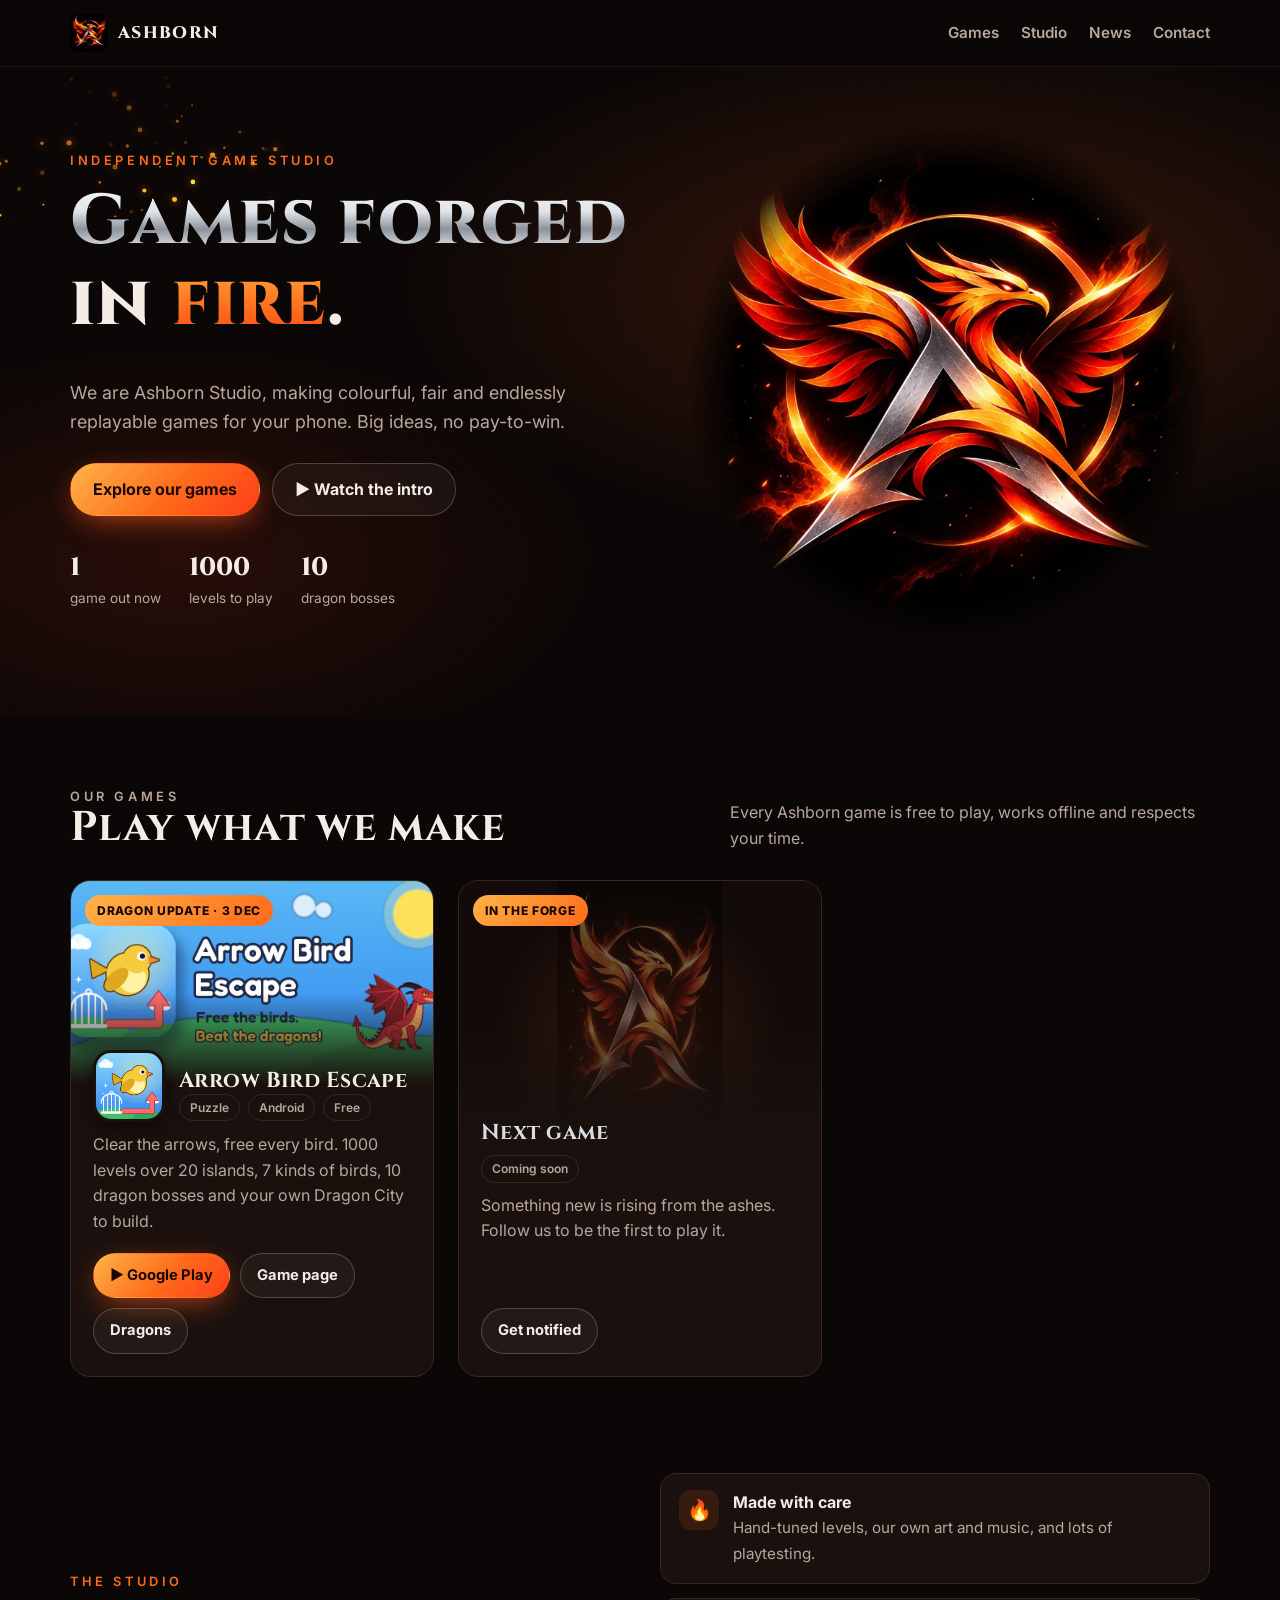
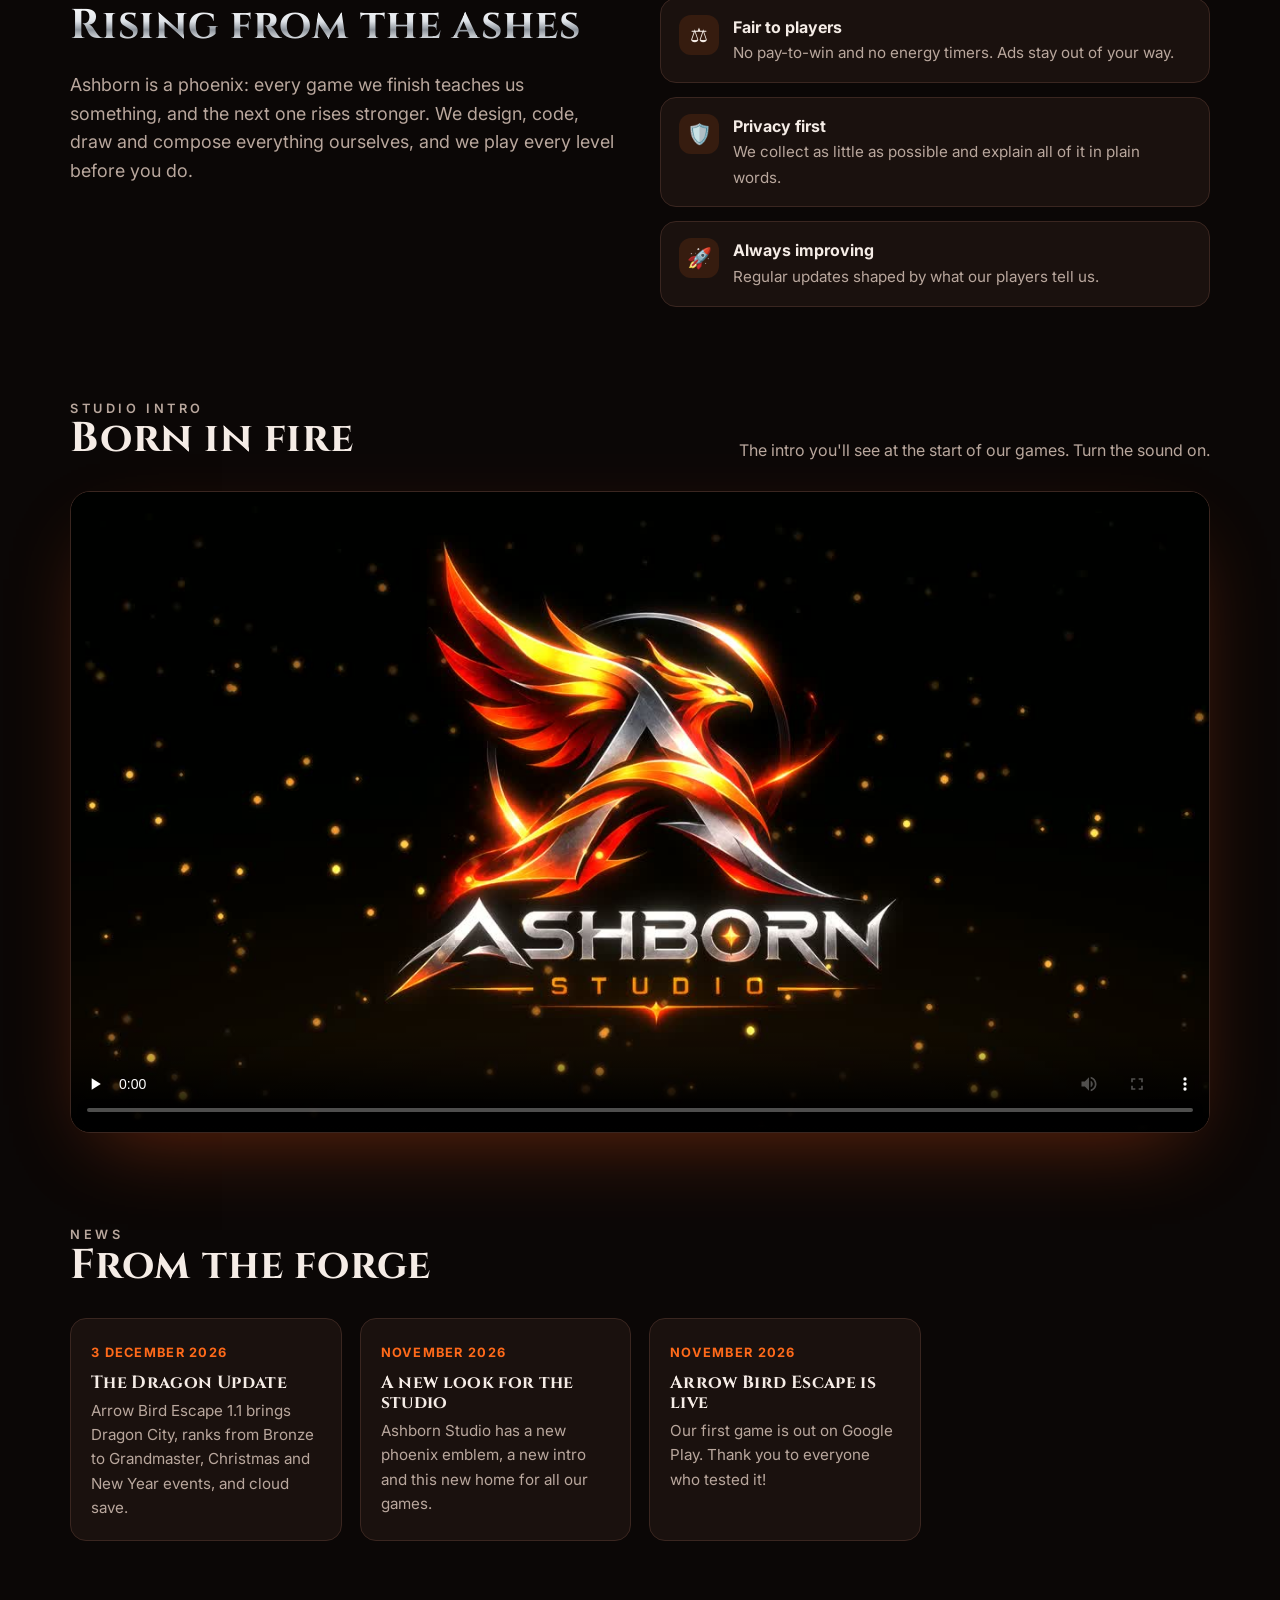
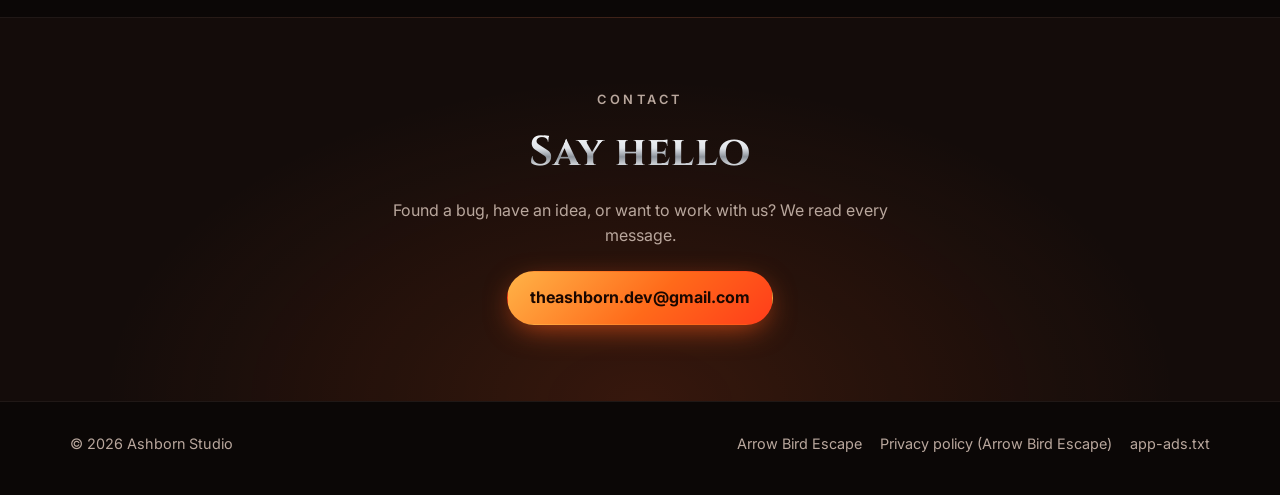
==== commit d9dc76c2: "Remove team-size wording from the site Co-Authored-By: Claude Opus 5.5 <noreply@anthropic.com>" ====
--- a/index.html
+++ b/index.html
@@ -4,7 +4,7 @@
 <meta charset="utf-8">
 <meta name="viewport" content="width=device-width, initial-scale=1, viewport-fit=cover">
 <title>Ashborn Studio · Indie games forged in fire</title>
-<meta name="description" content="Ashborn Studio is a two-person indie game studio making colourful, fair and replayable mobile games. Home of Arrow Bird Escape.">
+<meta name="description" content="Ashborn Studio is an independent game studio making colourful, fair and replayable mobile games. Home of Arrow Bird Escape.">
 <meta name="theme-color" content="#0b0706">
 <link rel="canonical" href="https://theashborndev.github.io/">
 <link rel="icon" type="image/png" href="favicon.png">
@@ -12,7 +12,7 @@
 <meta property="og:type" content="website">
 <meta property="og:site_name" content="Ashborn Studio">
 <meta property="og:title" content="Ashborn Studio · Indie games forged in fire">
-<meta property="og:description" content="A two-person indie studio making colourful, fair and replayable mobile games.">
+<meta property="og:description" content="An independent game studio making colourful, fair and replayable mobile games.">
 <meta property="og:image" content="https://theashborndev.github.io/studio/og.jpg">
 <meta property="og:url" content="https://theashborndev.github.io/">
 <meta name="twitter:card" content="summary_large_image">
@@ -154,7 +154,7 @@
       <div>
         <p class="kicker">Independent game studio</p>
         <h1><span class="metal">Games</span> <span class="metal">forged</span><br>in <span class="fire">fire</span>.</h1>
-        <p class="lead">We are Ashborn Studio, two indie developers making colourful, fair and endlessly replayable games for your phone. Small team, big ideas, no pay-to-win.</p>
+        <p class="lead">We are Ashborn Studio, making colourful, fair and endlessly replayable games for your phone. Big ideas, no pay-to-win.</p>
         <div class="cta">
           <a class="btn btn-fire" href="#games">Explore our games</a>
           <a class="btn btn-ghost" href="#reel">▶ Watch the intro</a>
@@ -162,7 +162,7 @@
         <div class="stats">
           <div class="stat"><b>1</b><span>game out now</span></div>
           <div class="stat"><b>1000</b><span>levels to play</span></div>
-          <div class="stat"><b>2</b><span>devs, 0 publishers</span></div>
+          <div class="stat"><b>10</b><span>dragon bosses</span></div>
         </div>
       </div>
       <div class="emblem">
